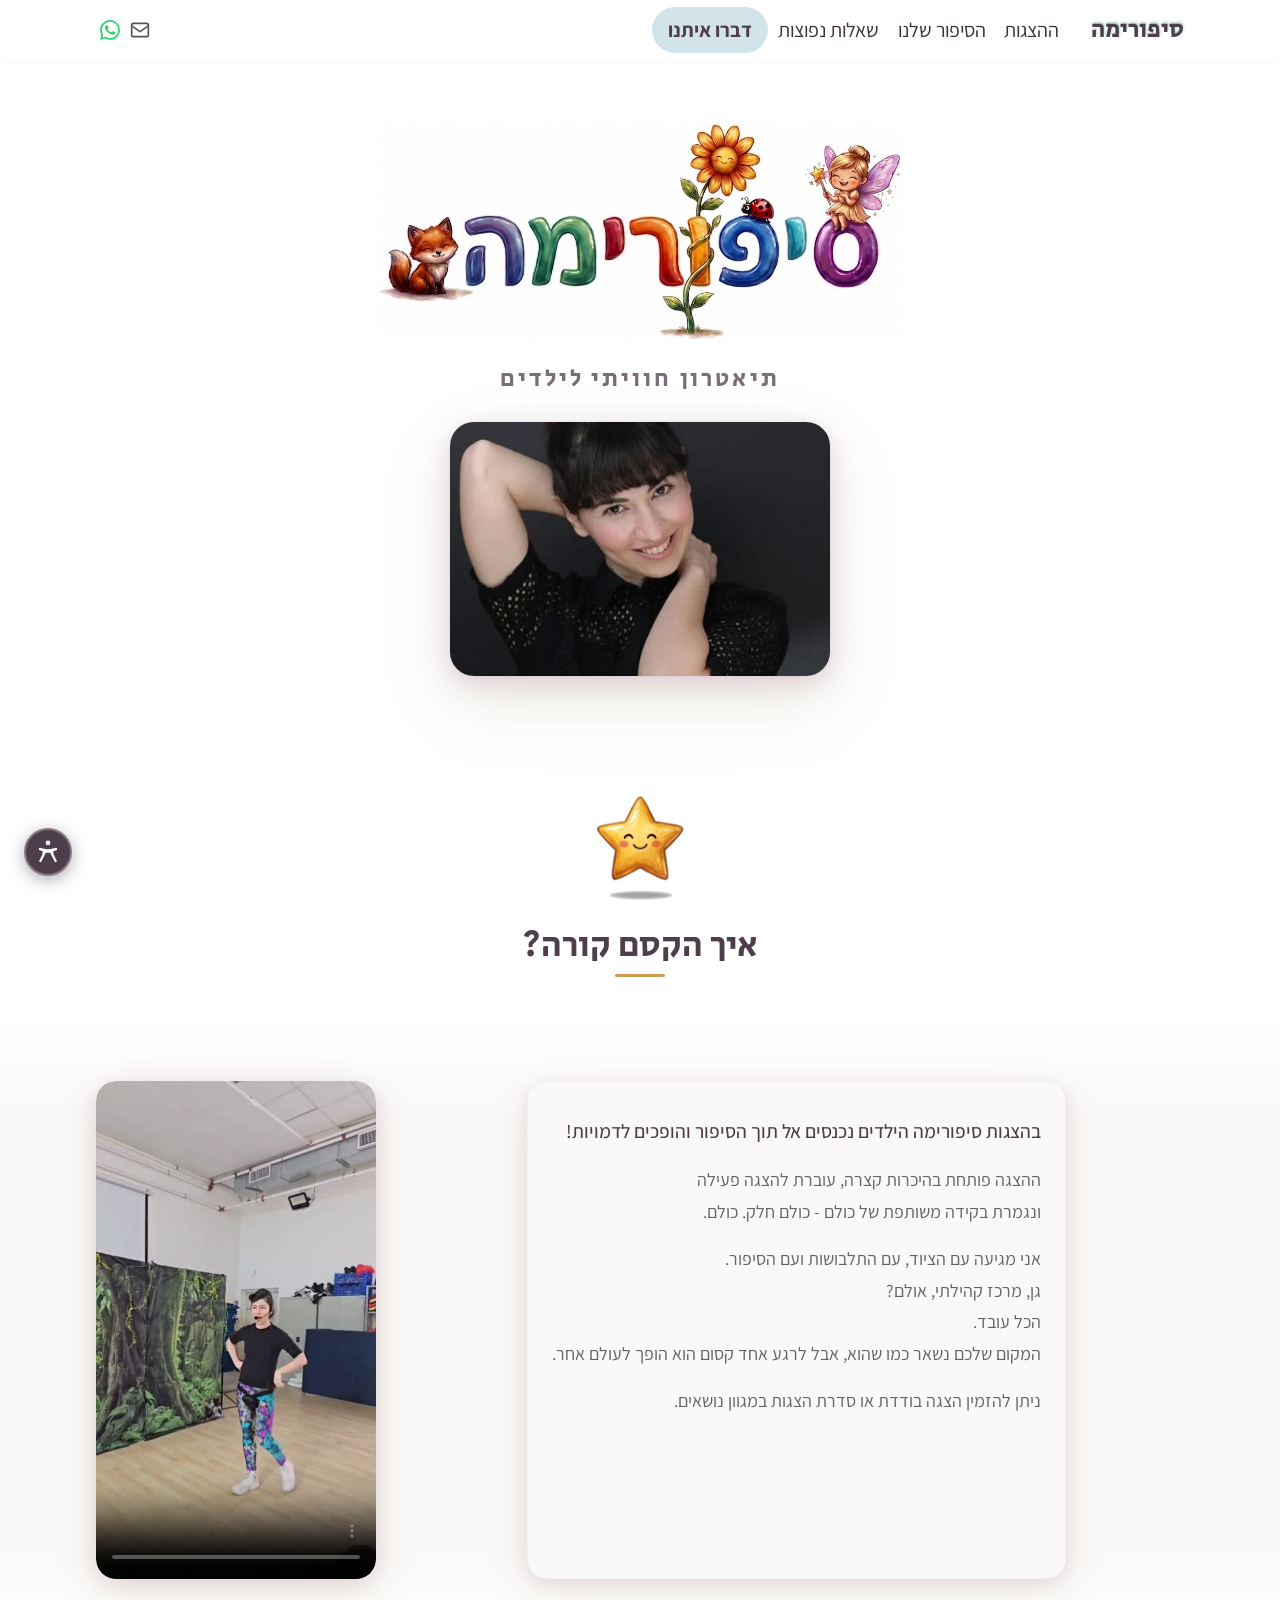
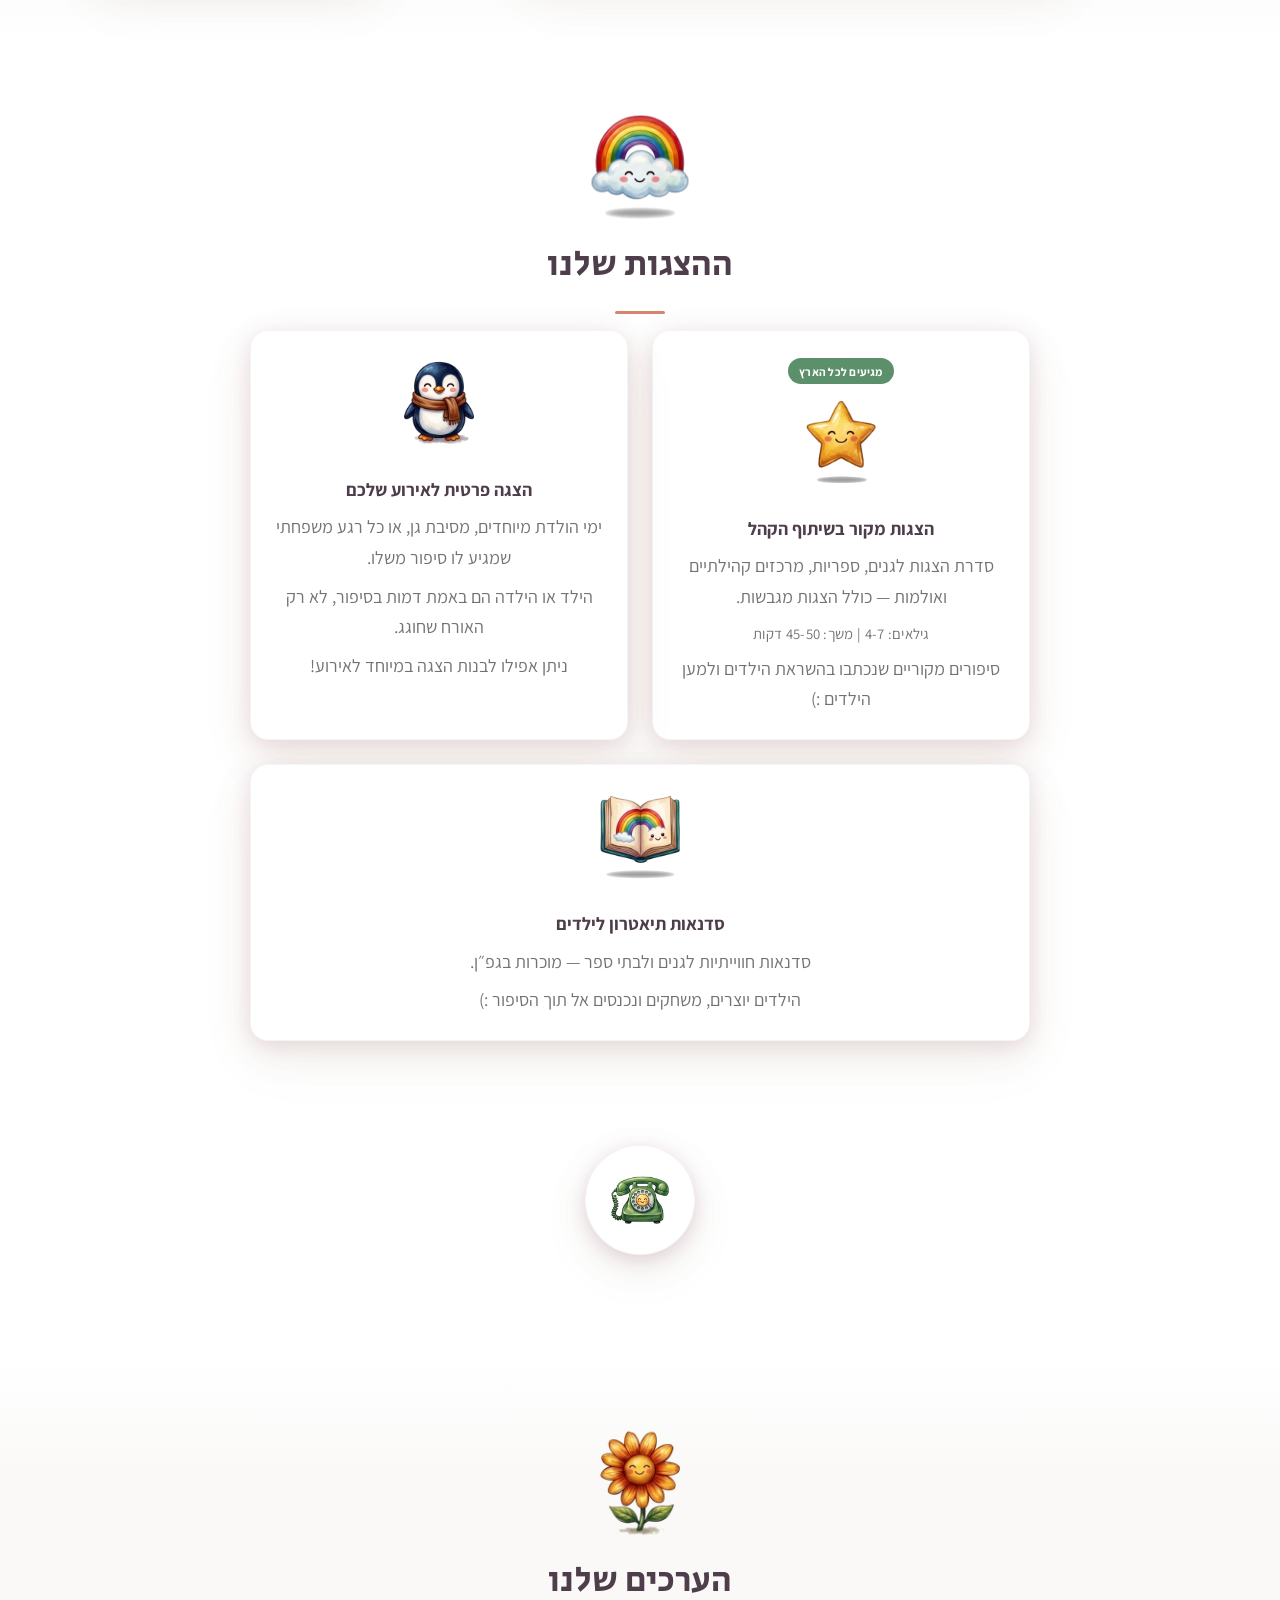
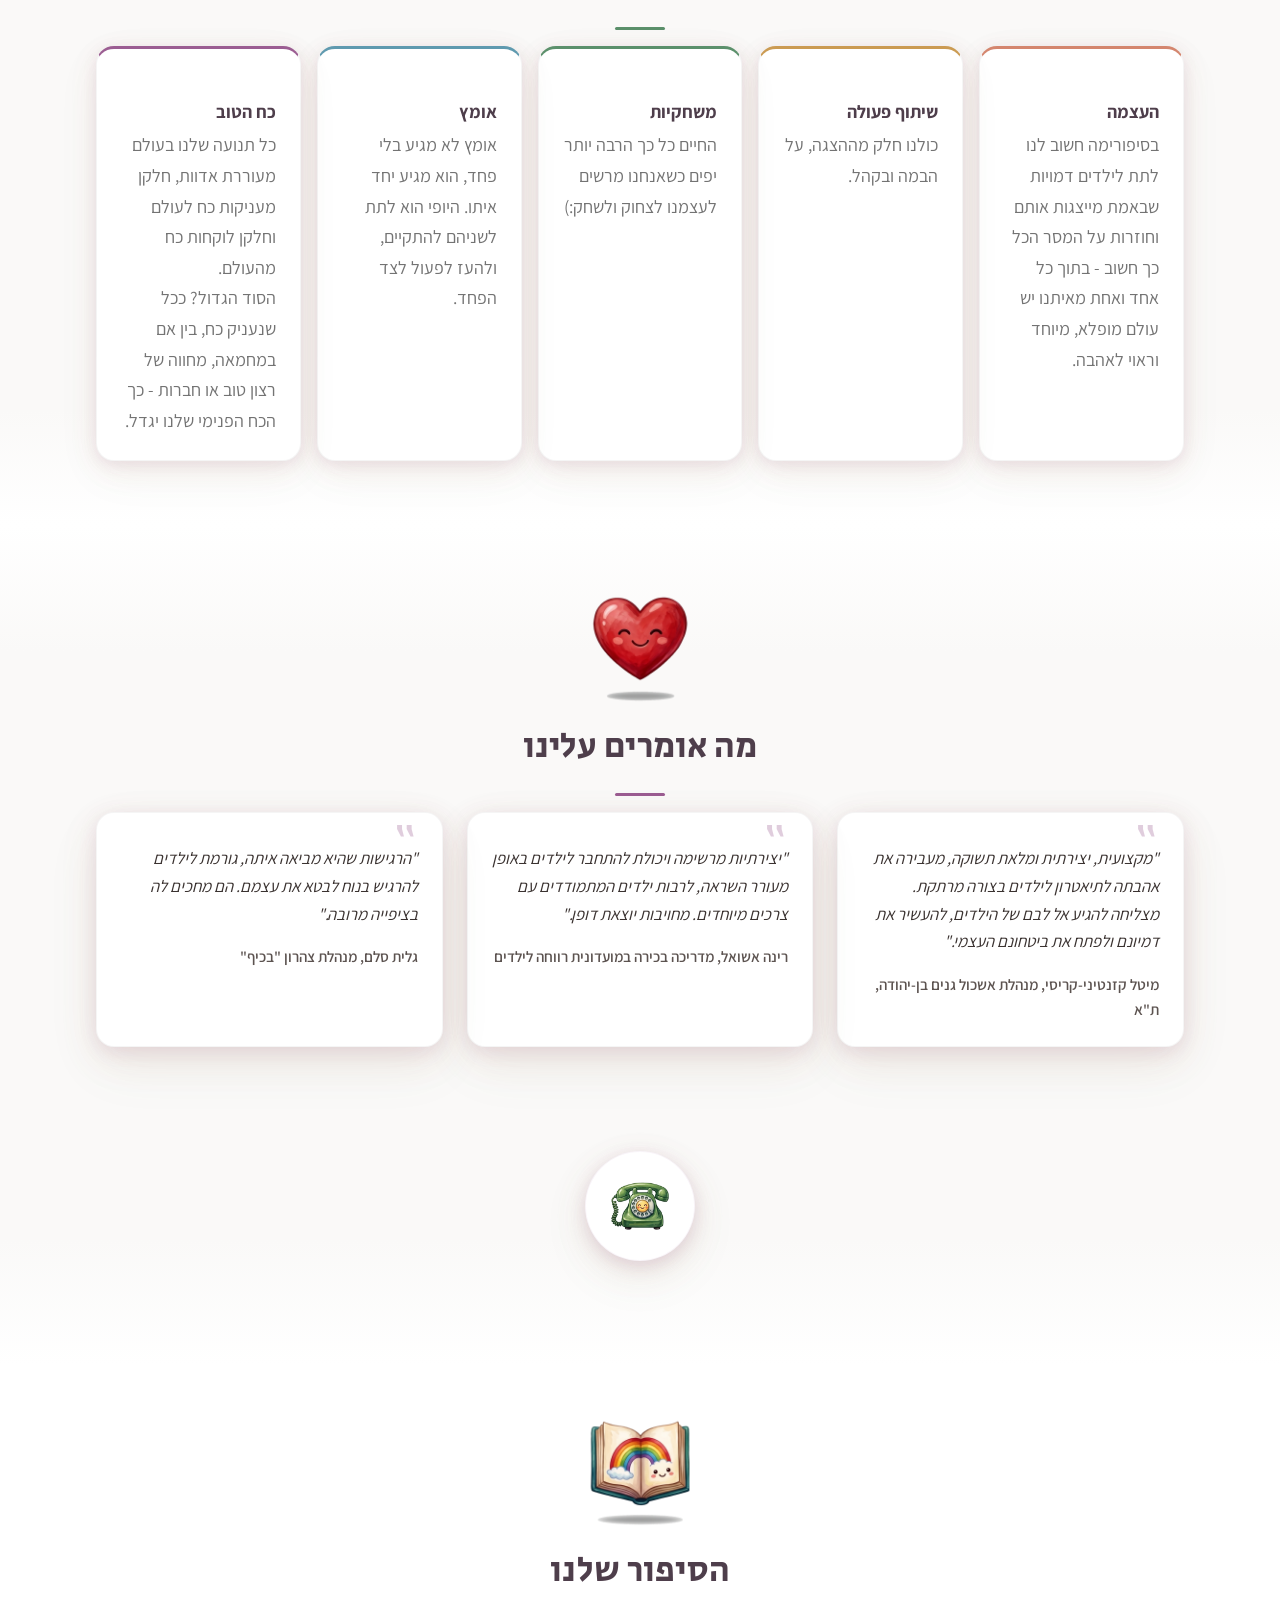
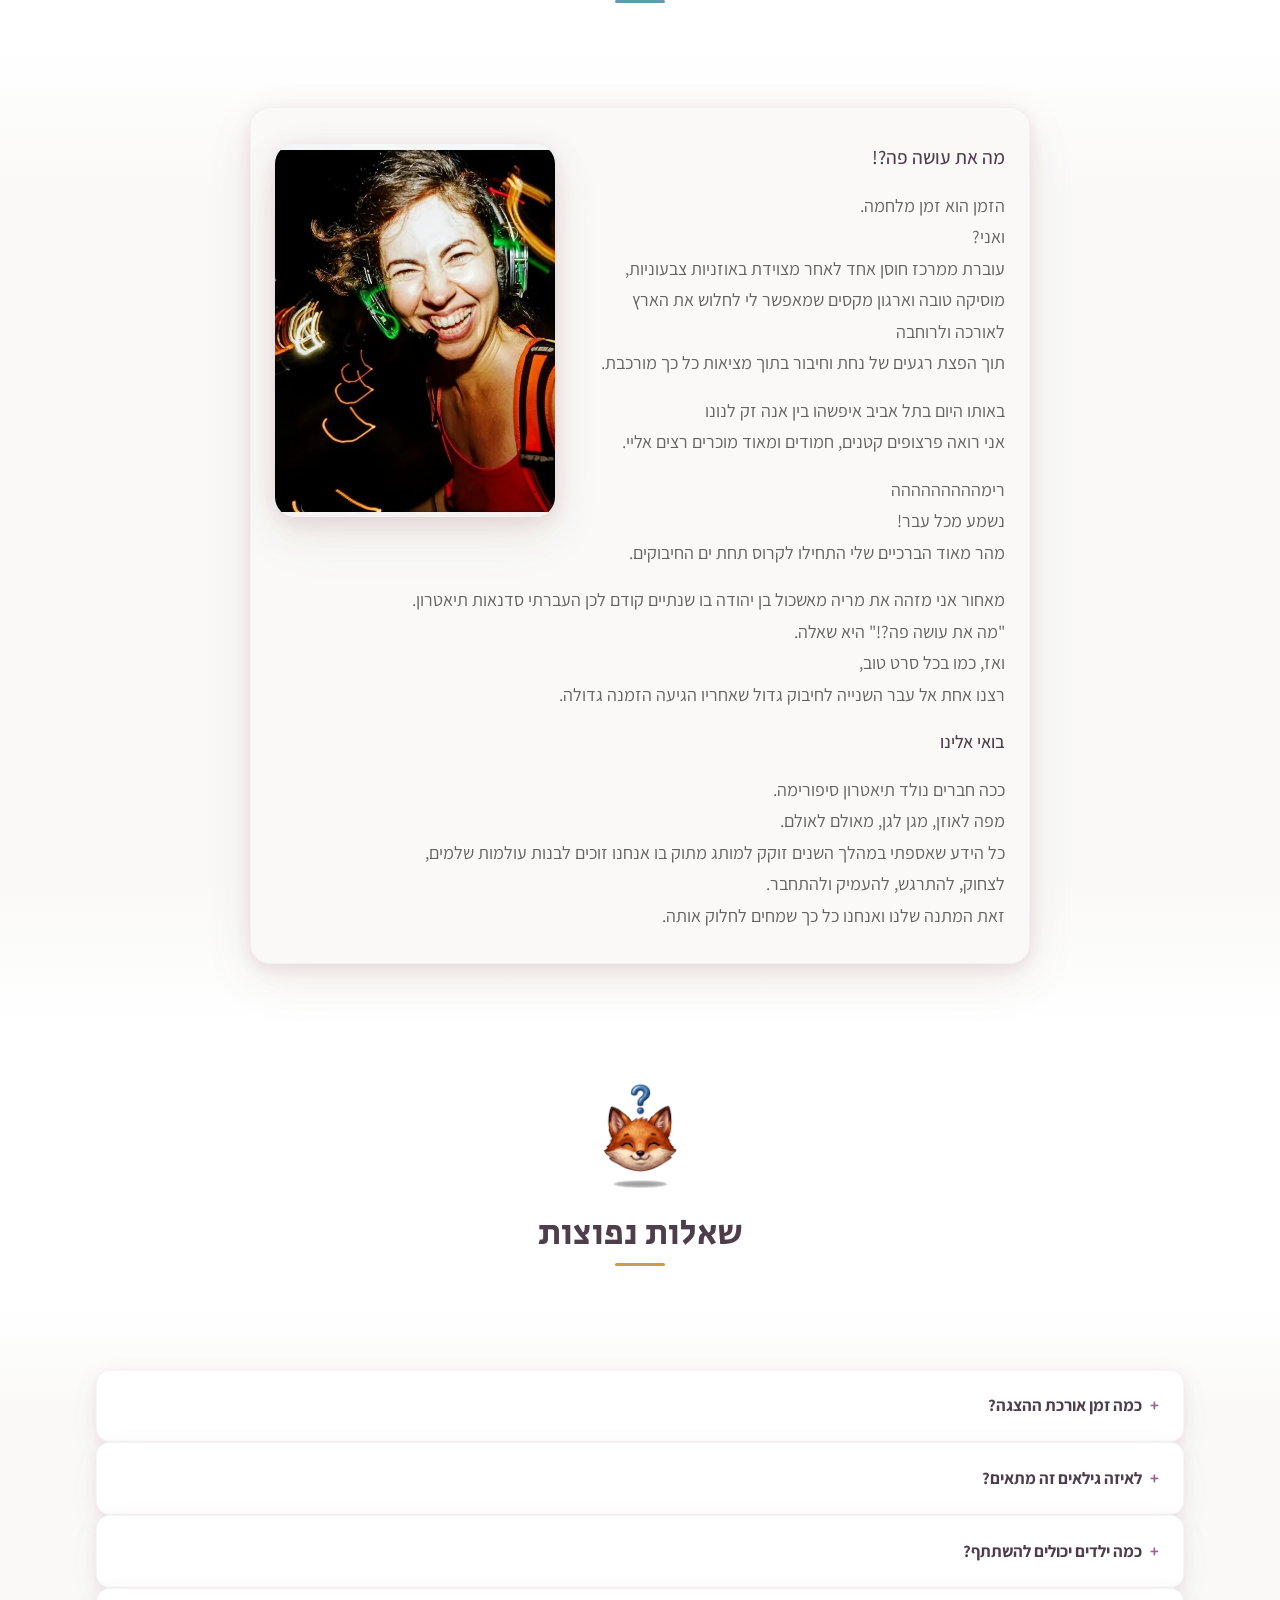
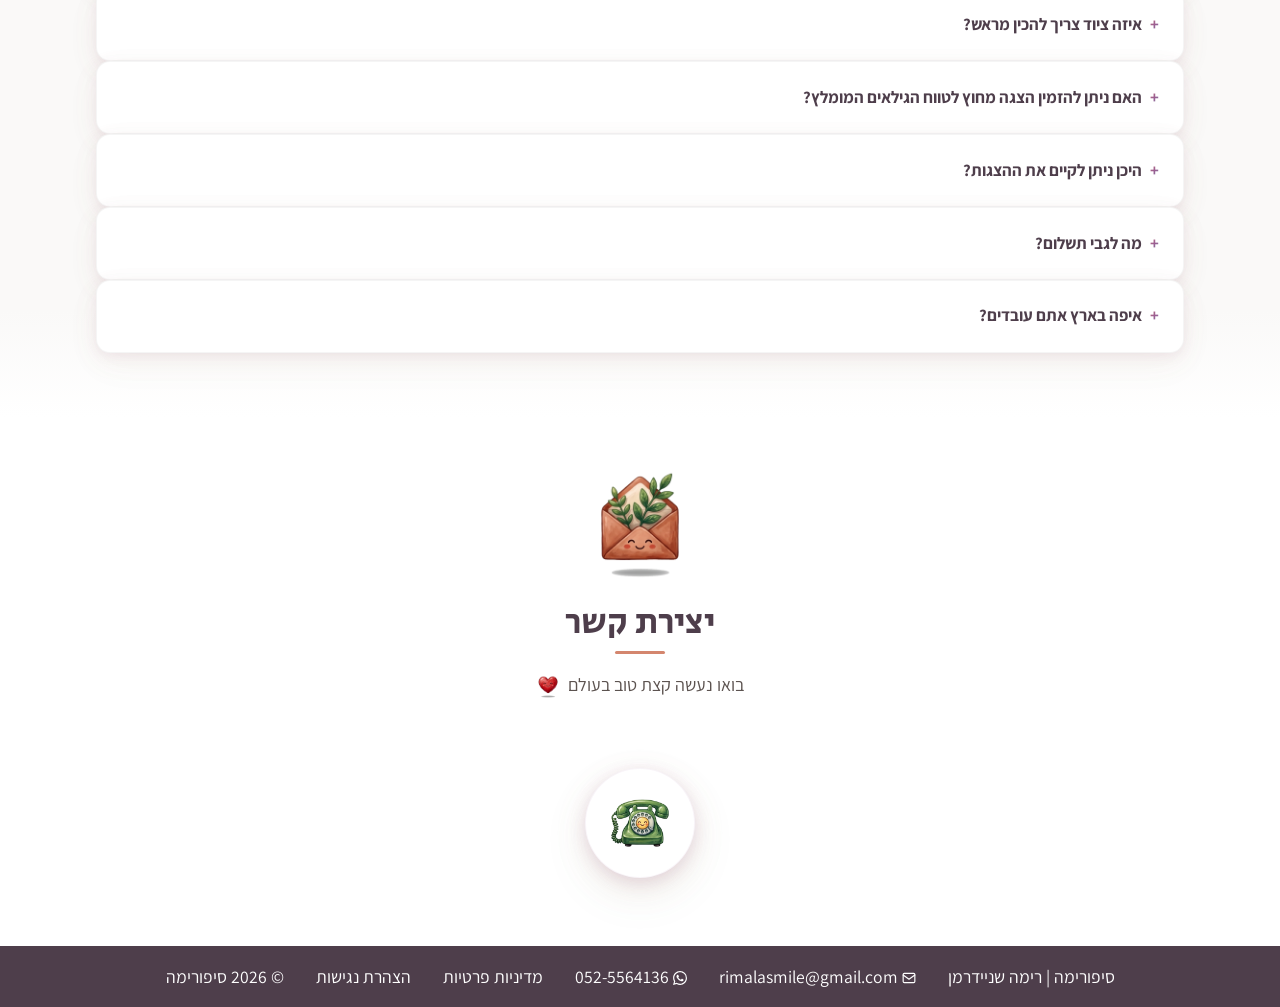
==== website/index.html @ 19e2fe79 "Services: add Gefen-approved workshops card + nationwide badge on shows; covers סדנאות/גפ"ן/הצגות מג" ====
<!DOCTYPE html>
<html lang="he" dir="rtl">
<head>
  <meta charset="UTF-8">
  <meta name="viewport" content="width=device-width, initial-scale=1.0">
  <title>סיפורימה | הצגות ילדים בהשתתפות הקהל וסדנאות תיאטרון | רימה שניידרמן</title>
  <meta name="description" content="הצגות ילדים בהשתתפות הקהל — בכל הארץ. סדנאות תיאטרון לגנים ולבתי ספר (מוכרות בגפ״ן), ימי הולדת מיוחדים והצגות מגבשות. רימה שניידרמן.">
  <meta name="theme-color" content="#1A1A2E">
  <meta property="og:type" content="website">
  <meta property="og:locale" content="he_IL">
  <meta property="og:title" content="סיפורימה | הצגות ילדים וסדנאות תיאטרון">
  <meta property="og:description" content="הצגות בהשתתפות הילדים בכל הארץ. סדנאות תיאטרון (מוכרות בגפ״ן), ימי הולדת מיוחדים והצגות מגבשות. רימה שניידרמן.">
  <meta property="og:url" content="https://sipurima.com/">
  <meta property="og:image" content="https://sipurima.com/assets/images/hero-rima-1200.jpg">
  <meta name="twitter:card" content="summary_large_image">
  <meta name="twitter:title" content="סיפורימה | הצגות ילדים וסדנאות תיאטרון">
  <meta name="twitter:description" content="הצגות בהשתתפות הילדים בכל הארץ. סדנאות תיאטרון (מוכרות בגפ״ן), ימי הולדת מיוחדים והצגות מגבשות. רימה שניידרמן.">
  <meta name="twitter:image" content="https://sipurima.com/assets/images/hero-rima-1200.jpg">
  <link rel="canonical" href="https://sipurima.com/">
  <link rel="icon" type="image/png" sizes="32x32" href="assets/favicon-32.png?v=2">
  <link rel="icon" type="image/png" sizes="16x16" href="assets/favicon-16.png?v=2">
  <link rel="apple-touch-icon" href="assets/apple-touch-icon.png?v=2">
  <link rel="manifest" href="manifest.json">
  <link rel="preload" as="font" type="font/woff2" href="assets/fonts/secular-one-hebrew.woff2" crossorigin>
  <link rel="preload" as="font" type="font/woff2" href="assets/fonts/assistant-hebrew.woff2" crossorigin>
  <link rel="preload" as="font" type="font/woff2" href="assets/fonts/heebo-hebrew.woff2" crossorigin>
  <link rel="stylesheet" href="style.css?v=4">
  <script type="application/ld+json">
  {
    "@context": "https://schema.org",
    "@type": ["LocalBusiness", "PerformingGroup"],
    "@id": "https://sipurima.com/#business",
    "name": "סיפורימה",
    "alternateName": "Sipurima",
    "description": "הצגות ילדים בהשתתפות הקהל בכל הארץ, וסדנאות תיאטרון לילדים.",
    "image": "https://sipurima.com/assets/images/hero-rima-1200.jpg",
    "founder": { "@type": "Person", "name": "רימה שניידרמן", "alternateName": "רימה שנאידרמן" },
    "telephone": "+972525564136",
    "email": "rimalasmile@gmail.com",
    "url": "https://sipurima.com",
    "areaServed": "ישראל",
    "address": { "@type": "PostalAddress", "addressCountry": "IL" },
    "priceRange": "₪₪",
    "knowsLanguage": "he",
    "keywords": "הצגות ילדים, הצגות בהשתתפות הילדים, סדנאות תיאטרון לילדים, סדנאות מוכרות בגפ״ן, ימי הולדת מיוחדים, הצגות מגבשות, תיאטרון ילדים, רימה שניידרמן, רימה שנאידרמן"
  }
  </script>
  <script type="application/ld+json">
  {
    "@context": "https://schema.org",
    "@type": "FAQPage",
    "mainEntity": [
      {"@type": "Question", "name": "כמה זמן אורכת ההצגה?", "acceptedAnswer": {"@type": "Answer", "text": "בין 45 ל50 דקות"}},
      {"@type": "Question", "name": "לאיזה גילאים זה מתאים?", "acceptedAnswer": {"@type": "Answer", "text": "גילאים 4-7"}},
      {"@type": "Question", "name": "כמה ילדים יכולים להשתתף?", "acceptedAnswer": {"@type": "Answer", "text": "ההצגה מתאימה לקבוצות החל מ10 ילדים ועד 200 ילדים. אנחנו בונים את המבנה בהתאם לגודל הקבוצה."}},
      {"@type": "Question", "name": "איזה ציוד צריך להכין מראש?", "acceptedAnswer": {"@type": "Answer", "text": "מקומות ישיבה לילדים, מרחב פנוי להופעה ושקע חשמל. אנחנו נדאג לכל השאר:)"}},
      {"@type": "Question", "name": "האם ניתן להזמין הצגה מחוץ לטווח הגילאים המומלץ?", "acceptedAnswer": {"@type": "Answer", "text": "כן! יש לנו תכנים שיתאימו גם לגילאי 3 וגם לגילאי 8, אבל מדובר בתכנים שונים ומגוונים ולכן עדיף לדבר איתנו קודם."}},
      {"@type": "Question", "name": "היכן ניתן לקיים את ההצגות?", "acceptedAnswer": {"@type": "Answer", "text": "גן, מרכז קהילתי, אולם, ספריה, סלון... כל מרחב שיהיה לילדים נעים לשבת בו."}},
      {"@type": "Question", "name": "מה לגבי תשלום?", "acceptedAnswer": {"@type": "Answer", "text": "אחרי שיחה ראשונית נשלח לכם הצעת מחיר מסודרת"}},
      {"@type": "Question", "name": "איפה בארץ אתם עובדים?", "acceptedAnswer": {"@type": "Answer", "text": "סיפורימה מגיעה עם ההצגות לכל הארץ — דברו איתנו ונשמח לתאם :)"}}
    ]
  }
  </script>
</head>
<body>

  <!-- SVG sprite -->
  <svg xmlns="http://www.w3.org/2000/svg" class="svg-sprite">
    <symbol id="icon-wa" viewBox="0 0 24 24"><path fill="currentColor" d="M17.472 14.382c-.297-.149-1.758-.867-2.03-.967-.273-.099-.471-.148-.67.15-.197.297-.767.966-.94 1.164-.173.199-.347.223-.644.075-.297-.15-1.255-.463-2.39-1.475-.883-.788-1.48-1.761-1.653-2.059-.173-.297-.018-.458.13-.606.134-.133.298-.347.446-.52.149-.174.198-.298.298-.497.099-.198.05-.371-.025-.52-.075-.149-.669-1.612-.916-2.207-.242-.579-.487-.5-.669-.51-.173-.008-.371-.01-.57-.01-.198 0-.52.074-.792.372-.272.297-1.04 1.016-1.04 2.479 0 1.462 1.065 2.875 1.213 3.074.149.198 2.096 3.2 5.077 4.487.709.306 1.262.489 1.694.625.712.227 1.36.195 1.871.118.571-.085 1.758-.719 2.006-1.413.248-.694.248-1.289.173-1.413-.074-.124-.272-.198-.57-.347m-5.421 7.403h-.004a9.87 9.87 0 01-5.031-1.378l-.361-.214-3.741.982.998-3.648-.235-.374a9.86 9.86 0 01-1.51-5.26c.001-5.45 4.436-9.884 9.888-9.884 2.64 0 5.122 1.03 6.988 2.898a9.825 9.825 0 012.893 6.994c-.003 5.45-4.437 9.884-9.885 9.884m8.413-18.297A11.815 11.815 0 0012.05 0C5.495 0 .16 5.335.157 11.892c0 2.096.547 4.142 1.588 5.945L.057 24l6.305-1.654a11.882 11.882 0 005.683 1.448h.005c6.554 0 11.89-5.335 11.893-11.893a11.821 11.821 0 00-3.48-8.413z"/></symbol>
    <symbol id="icon-email" viewBox="0 0 24 24"><rect x="2" y="4" width="20" height="16" rx="2" fill="none" stroke="currentColor" stroke-width="2"/><path d="m22 7-10 7L2 7" fill="none" stroke="currentColor" stroke-width="2" stroke-linecap="round" stroke-linejoin="round"/></symbol>
    <symbol id="i-sun" viewBox="0 0 100 100">
      <g stroke="#F5D76E" stroke-width="3.5" stroke-linecap="round" fill="none" opacity="0.9"><path d="M50 8 Q52 15, 50 18"/><path d="M50 82 Q48 88, 50 92"/><path d="M8 50 Q14 48, 18 50"/><path d="M82 50 Q88 52, 92 50"/><path d="M22 22 Q27 26, 28 28"/><path d="M72 22 Q74 27, 73 29"/><path d="M22 78 Q26 74, 28 72"/><path d="M78 78 Q74 75, 72 72"/><path d="M35 12 Q37 17, 36 20"/><path d="M65 12 Q63 18, 64 20"/><path d="M12 35 Q17 36, 20 36"/><path d="M12 65 Q18 63, 20 64"/><path d="M80 35 Q85 37, 88 36"/><path d="M80 65 Q86 64, 88 65"/><path d="M35 88 Q36 83, 36 80"/><path d="M65 88 Q64 84, 64 80"/></g>
      <ellipse cx="50" cy="50" rx="27" ry="26" fill="#F5D76E" stroke="#E8C43A" stroke-width="2.5"/>
      <circle cx="40" cy="45" r="3" fill="#2A2622"/><circle cx="60" cy="44" r="3.2" fill="#2A2622"/>
      <path d="M38 57 Q44 65, 50 64 Q56 63, 62 56" fill="none" stroke="#2A2622" stroke-width="2.5" stroke-linecap="round"/>
      <circle cx="35" cy="55" r="4" fill="#F2BFB0" opacity="0.6"/><circle cx="65" cy="54" r="4" fill="#F2BFB0" opacity="0.6"/>
    </symbol>
    <symbol id="i-phone" viewBox="0 0 100 100">
      <rect x="28" y="12" width="44" height="76" rx="10" fill="#8FAE8B" stroke="#6B9A6B" stroke-width="2.5"/>
      <rect x="34" y="22" width="32" height="42" rx="4" fill="#d4e8d4" stroke="#6B9A6B" stroke-width="1.5"/>
      <circle cx="50" cy="74" r="5" fill="#d4e8d4" stroke="#6B9A6B" stroke-width="1.5"/>
      <circle cx="43" cy="38" r="2.5" fill="#2A2622"/><circle cx="57" cy="37" r="2.8" fill="#2A2622"/>
      <path d="M42 47 Q48 53, 58 47" fill="none" stroke="#2A2622" stroke-width="2.5" stroke-linecap="round"/>
      <circle cx="38" cy="44" r="3" fill="#F2BFB0" opacity="0.5"/><circle cx="62" cy="43" r="3" fill="#F2BFB0" opacity="0.5"/>
    </symbol>
    <symbol id="i-star" viewBox="0 0 100 100">
      <path d="M50 10 L58 38 L88 38 L64 56 L72 84 L50 68 L28 84 L36 56 L12 38 L42 38 Z" fill="#F5D76E" stroke="#E8C43A" stroke-width="2.5" stroke-linejoin="round"/>
      <circle cx="42" cy="42" r="3.2" fill="#2A2622"/><circle cx="58" cy="41" r="3.5" fill="#2A2622"/>
      <path d="M38 52 Q44 62, 50 61 Q56 60, 62 51" fill="none" stroke="#2A2622" stroke-width="2.8" stroke-linecap="round"/>
      <circle cx="37" cy="50" r="3" fill="#F2BFB0" opacity="0.5"/><circle cx="63" cy="49" r="3" fill="#F2BFB0" opacity="0.5"/>
    </symbol>
    <symbol id="i-heart" viewBox="0 0 100 100">
      <path d="M50 88 C20 65, 5 45, 15 30 C22 20, 35 18, 50 32 C65 18, 78 20, 85 30 C95 45, 80 65, 50 88Z" fill="#F2BFB0" stroke="#D4908A" stroke-width="2.5"/>
      <path d="M35 43 Q39 41, 45 43" fill="none" stroke="#2A2622" stroke-width="2.5" stroke-linecap="round"/>
      <path d="M53 42 Q57 40, 63 42" fill="none" stroke="#2A2622" stroke-width="2.5" stroke-linecap="round"/>
      <path d="M40 55 Q48 60, 58 54" fill="none" stroke="#2A2622" stroke-width="2.2" stroke-linecap="round"/>
      <circle cx="35" cy="51" r="3.5" fill="#F5D76E" opacity="0.4"/><circle cx="63" cy="50" r="3.5" fill="#F5D76E" opacity="0.4"/>
    </symbol>
    <symbol id="i-rainbow" viewBox="0 0 100 100">
      <path d="M10 78 Q10 22, 50 22 Q90 22, 90 78" fill="none" stroke="#F2BFB0" stroke-width="8" stroke-linecap="round"/>
      <path d="M20 78 Q20 32, 50 32 Q80 32, 80 78" fill="none" stroke="#F5D76E" stroke-width="8" stroke-linecap="round"/>
      <path d="M30 78 Q30 42, 50 42 Q70 42, 70 78" fill="none" stroke="#8FAE8B" stroke-width="8" stroke-linecap="round"/>
      <circle cx="42" cy="60" r="2.8" fill="#2A2622"/><circle cx="58" cy="59" r="3" fill="#2A2622"/>
      <path d="M42 70 Q50 76, 58 69" fill="none" stroke="#2A2622" stroke-width="2.2" stroke-linecap="round"/>
      <circle cx="37" cy="66" r="3" fill="#F2BFB0" opacity="0.5"/><circle cx="63" cy="65" r="3" fill="#F2BFB0" opacity="0.5"/>
    </symbol>
    <symbol id="i-flower" viewBox="0 0 100 100">
      <ellipse cx="50" cy="26" rx="11" ry="15" fill="#F2BFB0" stroke="#D4908A" stroke-width="1.5"/>
      <ellipse cx="50" cy="26" rx="11" ry="15" fill="#F5D76E" stroke="#E8C43A" stroke-width="1.5" transform="rotate(72 50 50)"/>
      <ellipse cx="50" cy="26" rx="11" ry="15" fill="#F2BFB0" stroke="#D4908A" stroke-width="1.5" transform="rotate(144 50 50)"/>
      <ellipse cx="50" cy="26" rx="11" ry="15" fill="#F5D76E" stroke="#E8C43A" stroke-width="1.5" transform="rotate(216 50 50)"/>
      <ellipse cx="50" cy="26" rx="11" ry="15" fill="#F2BFB0" stroke="#D4908A" stroke-width="1.5" transform="rotate(288 50 50)"/>
      <circle cx="50" cy="50" r="15" fill="#F5D76E" stroke="#E8C43A" stroke-width="2"/>
      <circle cx="44" cy="47" r="2.5" fill="#2A2622"/><circle cx="56" cy="46" r="2.8" fill="#2A2622"/>
      <path d="M43 56 Q50 62, 57 55" fill="none" stroke="#2A2622" stroke-width="2.2" stroke-linecap="round"/>
      <circle cx="39" cy="53" r="3" fill="#F2BFB0" opacity="0.5"/><circle cx="61" cy="52" r="3" fill="#F2BFB0" opacity="0.5"/>
      <path d="M50 65 Q48 80, 50 90" fill="none" stroke="#8FAE8B" stroke-width="3" stroke-linecap="round"/>
      <path d="M50 78 Q40 73, 38 78" fill="none" stroke="#8FAE8B" stroke-width="2.5" stroke-linecap="round"/>
    </symbol>
    <symbol id="i-book" viewBox="0 0 100 100">
      <path d="M14 25 Q14 18, 25 18 L50 22 L75 18 Q86 18, 86 25 L86 75 Q86 82, 75 82 L50 78 L25 82 Q14 82, 14 75Z" fill="#FDF5E6" stroke="#2A2622" stroke-width="2.5"/>
      <line x1="50" y1="22" x2="50" y2="78" stroke="#2A2622" stroke-width="2" opacity="0.4"/>
      <rect x="20" y="35" width="24" height="2.5" rx="1.2" fill="#2A2622" opacity="0.35"/>
      <rect x="20" y="42" width="18" height="2.5" rx="1.2" fill="#2A2622" opacity="0.35"/>
      <rect x="20" y="49" width="20" height="2.5" rx="1.2" fill="#2A2622" opacity="0.25"/>
      <rect x="56" y="35" width="24" height="2.5" rx="1.2" fill="#2A2622" opacity="0.35"/>
      <rect x="56" y="42" width="18" height="2.5" rx="1.2" fill="#2A2622" opacity="0.35"/>
      <rect x="56" y="49" width="20" height="2.5" rx="1.2" fill="#2A2622" opacity="0.25"/>
      <circle cx="41" cy="60" r="2.2" fill="#2A2622"/><circle cx="59" cy="59" r="2.2" fill="#2A2622"/>
      <path d="M44 68 Q49 71, 56 67" fill="none" stroke="#2A2622" stroke-width="2.2" stroke-linecap="round"/>
      <circle cx="35" cy="65" r="3" fill="#F2BFB0" opacity="0.5"/><circle cx="65" cy="64" r="3" fill="#F2BFB0" opacity="0.5"/>
    </symbol>
    <symbol id="i-envelope" viewBox="0 0 100 100">
      <rect x="12" y="25" width="76" height="50" rx="8" fill="#fff" stroke="#E0E0E0" stroke-width="2"/>
      <path d="M12 30 L50 55 L88 30" fill="none" stroke="#EA4335" stroke-width="3" stroke-linecap="round" stroke-linejoin="round"/>
      <path d="M12 30 L12 72" fill="none" stroke="#4285F4" stroke-width="4" stroke-linecap="round"/>
      <path d="M88 30 L88 72" fill="none" stroke="#FBBC05" stroke-width="4" stroke-linecap="round"/>
      <path d="M12 75 L88 75" fill="none" stroke="#34A853" stroke-width="4" stroke-linecap="round"/>
      <circle cx="38" cy="48" r="2.8" fill="#2A2622"/><circle cx="62" cy="47" r="3" fill="#2A2622"/>
      <path d="M36 58 Q42 66, 50 65 Q58 64, 64 57" fill="none" stroke="#2A2622" stroke-width="2.5" stroke-linecap="round"/>
      <ellipse cx="50" cy="63" rx="4" ry="2.5" fill="#E88B8B" opacity="0.7"/>
      <circle cx="32" cy="55" r="3.5" fill="#F2BFB0" opacity="0.5"/><circle cx="68" cy="54" r="3.5" fill="#F2BFB0" opacity="0.5"/>
    </symbol>
  </svg>


  <!-- NAV -->
  <nav class="nav" id="nav">
    <div class="container nav__inner">
      <a href="#home" class="nav__brand">סיפורימה</a>
      <ul class="nav__links" id="nav-links">
        <li><a href="#shows" data-section="shows">ההצגות</a></li>
        <li><a href="#about" data-section="about">הסיפור שלנו</a></li>
        <li><a href="#faq" data-section="faq">שאלות נפוצות</a></li>
        <li><a href="#contact" data-section="contact">דברו איתנו</a></li>
      </ul>
      <div class="nav__actions">
        <button class="nav__toggle" id="nav-toggle" aria-label="תפריט" aria-expanded="false"><span></span><span></span><span></span></button>
        <a href="mailto:rimalasmile@gmail.com" class="nav__icon" aria-label="אימייל"><svg width="20" height="20" aria-hidden="true"><use href="#icon-email"/></svg></a>
        <a href="https://wa.me/972525564136" class="nav__icon nav__icon--wa" aria-label="וואטסאפ" target="_blank" rel="noopener noreferrer"><svg width="20" height="20" aria-hidden="true"><use href="#icon-wa"/></svg></a>
      </div>
    </div>
  </nav>

  <!-- HERO -->
  <header class="hero" id="home">
    <div class="container hero__inner">
      <h1 class="hero__title">
        <img src="assets/images/logo-hero.png" alt="סיפורימה — תיאטרון חוויתי לילדים" class="hero__logo" width="1998" height="828">
      </h1>
      <p class="hero__tagline">תיאטרון חוויתי לילדים</p>
      <div class="hero__image">
        <picture>
          <source type="image/webp" srcset="assets/images/hero-rima-480.webp 480w, assets/images/hero-rima-768.webp 768w, assets/images/hero-rima-1200.webp 1200w" sizes="(max-width: 600px) 100vw, 480px">
          <source type="image/jpeg" srcset="assets/images/hero-rima-480.jpg 480w, assets/images/hero-rima-768.jpg 768w, assets/images/hero-rima-1200.jpg 1200w" sizes="(max-width: 600px) 100vw, 480px">
          <img src="assets/images/hero-rima-768.jpg" alt="רימה שניידרמן, סיפורימה" loading="eager" decoding="async" fetchpriority="high" width="768" height="512">
        </picture>
      </div>
    </div>
  </header>

  <main>

    <!-- ═══════════ SHOWS ═══════════ -->
    <section id="shows" class="scroll-section">

      <div class="page-header">
        <div class="container">
          <img src="assets/images/icon-star.png" alt="" class="section__icon" aria-hidden="true" width="120" height="120">
          <h2 class="section__title" id="how-heading">איך הקסם קורה?</h2>
          <div class="page-header__line page-header__line--gold"></div>
        </div>
      </div>

      <div class="section" aria-labelledby="how-heading">
        <div class="container how__grid">
          <div class="content-card">
            <p><strong>בהצגות סיפורימה הילדים נכנסים אל תוך הסיפור והופכים לדמויות!</strong></p>
            <p>ההצגה פותחת בהיכרות קצרה, עוברת להצגה פעילה<br>ונגמרת בקידה משותפת של כולם - כולם חלק. כולם.</p>
            <p>אני מגיעה עם הציוד, עם התלבושות ועם הסיפור.<br>גן, מרכז קהילתי, אולם?<br>הכל עובד.<br>המקום שלכם נשאר כמו שהוא, אבל לרגע אחד קסום הוא הופך לעולם אחר.</p>
            <p>ניתן להזמין הצגה בודדת או סדרת הצגות במגוון נושאים.</p>
          </div>
          <div class="how__video">
            <video controls playsinline preload="metadata" poster="assets/video/poster.jpg" aria-label="סרטון מתוך הצגת סיפורימה">
              <source src="assets/video/sipurima-show.mp4" type="video/mp4">
            </video>
          </div>
        </div>
      </div>

      <div class="section" aria-labelledby="services-heading">
        <div class="container">
          <img src="assets/images/icon-rainbow.png" alt="" class="section__icon" aria-hidden="true" width="120" height="120">
          <h3 id="services-heading" class="section__title">ההצגות שלנו</h3>
          <div class="page-header__line page-header__line--pink"></div>
          <div class="services-grid">
            <div class="service-card reveal">
              <span class="card-badge">מגיעים לכל הארץ</span>
              <img src="assets/images/icon-star.png" alt="" class="service-card__icon" aria-hidden="true" width="140" height="140">
              <h4>הצגות מקור בשיתוף הקהל</h4>
              <p>סדרת הצגות לגנים, ספריות, מרכזים קהילתיים ואולמות — כולל הצגות מגבשות.</p>
              <p class="card-meta">גילאים: 4-7 | משך: 45-50 דקות</p>
              <p>סיפורים מקוריים שנכתבו בהשראת הילדים ולמען הילדים :)</p>
            </div>
            <div class="service-card reveal">
              <img src="assets/images/icon-penguin.png" alt="" class="service-card__icon" aria-hidden="true" width="140" height="140">
              <h4>הצגה פרטית לאירוע שלכם</h4>
              <p>ימי הולדת מיוחדים, מסיבת גן, או כל רגע משפחתי שמגיע לו סיפור משלו.</p>
              <p>הילד או הילדה הם באמת דמות בסיפור, לא רק האורח שחוגג.</p>
              <p>ניתן אפילו לבנות הצגה במיוחד לאירוע!</p>
            </div>
            <div class="service-card service-card--wide reveal">
              <img src="assets/images/icon-book.png" alt="" class="service-card__icon" aria-hidden="true" width="140" height="140">
              <h4>סדנאות תיאטרון לילדים</h4>
              <p>סדנאות חווייתיות לגנים ולבתי ספר — מוכרות בגפ״ן.</p>
              <p>הילדים יוצרים, משחקים ונכנסים אל תוך הסיפור :)</p>
            </div>
          </div>
          <div class="cta-wrap">
            <a class="cta-circle" href="https://wa.me/972525564136?text=%D7%94%D7%99%D7%99%20%D7%A8%D7%99%D7%9E%D7%94%2C%20%D7%90%D7%A9%D7%9E%D7%97%20%D7%9C%D7%A9%D7%9E%D7%95%D7%A2%20%D7%A2%D7%9C%20%D7%94%D7%94%D7%A6%D7%92%D7%95%D7%AA%20%D7%A9%D7%9C%D7%9A!" target="_blank" rel="noopener noreferrer" data-wa="hero">
              <img src="assets/images/icon-phone.png" alt="" class="cta-circle__icon" aria-hidden="true" width="140" height="140">
              <span class="cta-circle__text">דברו איתנו</span>
            </a>
          </div>
        </div>
      </div>

      <div class="section section--values" aria-labelledby="values-heading">
        <div class="container">
          <img src="assets/images/icon-sun.png" alt="" class="section__icon" aria-hidden="true" width="120" height="120">
          <h3 id="values-heading" class="section__title">הערכים שלנו</h3>
          <div class="page-header__line page-header__line--green"></div>
          <div class="values">
            <div class="values__item reveal values__item--coral">
              <h4>העצמה</h4>
              <p>בסיפורימה חשוב לנו לתת לילדים דמויות שבאמת מייצגות אותם וחוזרות על המסר הכל כך חשוב - בתוך כל אחד ואחת מאיתנו יש עולם מופלא, מיוחד וראוי לאהבה.</p>
            </div>
            <div class="values__item reveal values__item--yellow">
              <h4>שיתוף פעולה</h4>
              <p>כולנו חלק מההצגה, על הבמה ובקהל.</p>
            </div>
            <div class="values__item reveal values__item--green">
              <h4>משחקיות</h4>
              <p>החיים כל כך הרבה יותר יפים כשאנחנו מרשים לעצמנו לצחוק ולשחק:)</p>
            </div>
            <div class="values__item reveal values__item--lavender">
              <h4>אומץ</h4>
              <p>אומץ לא מגיע בלי פחד, הוא מגיע יחד איתו. היופי הוא לתת לשניהם להתקיים, ולהעז לפעול לצד הפחד.</p>
            </div>
            <div class="values__item reveal values__item--purple">
              <h4>כח הטוב</h4>
              <p>כל תנועה שלנו בעולם מעוררת אדוות, חלקן מעניקות כח לעולם וחלקן לוקחות כח מהעולם.<br>הסוד הגדול? ככל שנעניק כח, בין אם במחמאה, מחווה של רצון טוב או חברות - כך הכח הפנימי שלנו יגדל.</p>
            </div>
          </div>
        </div>
      </div>

    </section>

    <!-- ═══════════ TESTIMONIALS ═══════════ -->
    <section class="section section--testimonials" aria-labelledby="testimonials-heading">
      <div class="container">
        <img src="assets/images/icon-heart.png" alt="" class="section__icon" aria-hidden="true" width="120" height="120">
        <h2 id="testimonials-heading" class="section__title">מה אומרים עלינו</h2>
        <div class="page-header__line page-header__line--purple"></div>
        <div class="testimonials">
          <blockquote class="testimonial reveal">
            <p>"מקצועית, יצירתית ומלאת תשוקה, מעבירה את אהבתה לתיאטרון לילדים בצורה מרתקת. מצליחה להגיע אל לבם של הילדים, להעשיר את דמיונם ולפתח את ביטחונם העצמי."</p>
            <footer>מיטל קזנטיני-קריסי, מנהלת אשכול גנים בן-יהודה, ת"א</footer>
          </blockquote>
          <blockquote class="testimonial reveal">
            <p>"יצירתיות מרשימה ויכולת להתחבר לילדים באופן מעורר השראה, לרבות ילדים המתמודדים עם צרכים מיוחדים. מחויבות יוצאת דופן."</p>
            <footer>רינה אשואל, מדריכה בכירה במועדונית רווחה לילדים</footer>
          </blockquote>
          <blockquote class="testimonial reveal">
            <p>"הרגישות שהיא מביאה איתה, גורמת לילדים להרגיש בנוח לבטא את עצמם. הם מחכים לה בציפייה מרובה."</p>
            <footer>גלית סלם, מנהלת צהרון "בכיף"</footer>
          </blockquote>
        </div>
        <div class="cta-wrap">
          <a class="cta-circle" href="https://wa.me/972525564136?text=%D7%94%D7%99%D7%99%20%D7%A8%D7%99%D7%9E%D7%94%2C%20%D7%90%D7%A9%D7%9E%D7%97%20%D7%9C%D7%A9%D7%9E%D7%95%D7%A2%20%D7%A2%D7%9C%20%D7%94%D7%94%D7%A6%D7%92%D7%95%D7%AA%20%D7%A9%D7%9C%D7%9A!" target="_blank" rel="noopener noreferrer" data-wa="testimonials">
            <img src="assets/images/icon-phone.png" alt="" class="cta-circle__icon" aria-hidden="true" width="140" height="140">
            <span class="cta-circle__text">רוצים גם?</span>
          </a>
        </div>
      </div>
    </section>

    <!-- ═══════════ ABOUT ═══════════ -->
    <section id="about" class="scroll-section">

      <div class="page-header">
        <div class="container">
          <img src="assets/images/icon-book.png" alt="" class="section__icon" aria-hidden="true" width="120" height="120">
          <h2 class="section__title" id="who-heading">הסיפור שלנו</h2>
          <div class="page-header__line page-header__line--blue"></div>
        </div>
      </div>

      <div class="section section--who" aria-labelledby="who-heading">
        <div class="container">
          <div class="content-card">
            <picture>
              <source srcset="assets/images/story-photo.webp" type="image/webp">
              <img class="story-photo" src="assets/images/story-photo.jpg" alt="רימה מופיעה בפני ילדים" width="720" height="480" loading="lazy">
            </picture>
            <p><strong>מה את עושה פה?!</strong></p>

            <p>הזמן הוא זמן מלחמה.<br>ואני?<br>עוברת ממרכז חוסן אחד לאחר מצוידת באוזניות צבעוניות,<br>מוסיקה טובה וארגון מקסים שמאפשר לי לחלוש את הארץ לאורכה ולרוחבה<br>תוך הפצת רגעים של נחת וחיבור בתוך מציאות כל כך מורכבת.</p>

            <p>באותו היום בתל אביב איפשהו בין אנה זק לנונו<br>אני רואה פרצופים קטנים, חמודים ומאוד מוכרים רצים אליי.</p>

            <p>רימההההההההה<br>נשמע מכל עבר!<br>מהר מאוד הברכיים שלי התחילו לקרוס תחת ים החיבוקים.</p>

            <p>מאחור אני מזהה את מריה מאשכול בן יהודה בו שנתיים קודם לכן העברתי סדנאות תיאטרון.<br>"מה את עושה פה?!" היא שאלה.<br>ואז, כמו בכל סרט טוב,<br>רצנו אחת אל עבר השנייה לחיבוק גדול שאחריו הגיעה הזמנה גדולה.</p>

            <p><strong>בואי אלינו</strong></p>

            <p>ככה חברים נולד תיאטרון סיפורימה.<br>מפה לאוזן, מגן לגן, מאולם לאולם.<br>כל הידע שאספתי במהלך השנים זוקק למותג מתוק בו אנחנו זוכים לבנות עולמות שלמים,<br>לצחוק, להתרגש, להעמיק ולהתחבר.<br>זאת המתנה שלנו ואנחנו כל כך שמחים לחלוק אותה.</p>
          </div>
        </div>
      </div>

    </section>

    <!-- ═══════════ FAQ ═══════════ -->
    <section id="faq" class="scroll-section">

      <div class="page-header">
        <div class="container">
          <img src="assets/images/icon-faq.png" alt="" class="section__icon" aria-hidden="true" width="140" height="140">
          <h2 class="section__title">שאלות נפוצות</h2>
          <div class="page-header__line page-header__line--gold"></div>
        </div>
      </div>

      <div class="section section--faq" aria-labelledby="faq-heading">
        <div class="container">
          <h3 id="faq-heading" class="sr-only">שאלות נפוצות</h3>

          <details class="faq__item">
            <summary>כמה זמן אורכת ההצגה?</summary>
            <p>בין 45 ל50 דקות</p>
          </details>

          <details class="faq__item">
            <summary>לאיזה גילאים זה מתאים?</summary>
            <p>גילאים 4-7</p>
          </details>

          <details class="faq__item">
            <summary>כמה ילדים יכולים להשתתף?</summary>
            <p>ההצגה מתאימה לקבוצות החל מ10 ילדים ועד 200 ילדים.<br>אנחנו בונים את המבנה בהתאם לגודל הקבוצה.</p>
          </details>

          <details class="faq__item">
            <summary>איזה ציוד צריך להכין מראש?</summary>
            <p>מקומות ישיבה לילדים, מרחב פנוי להופעה ושקע חשמל.<br>אנחנו נדאג לכל השאר:)</p>
          </details>

          <details class="faq__item">
            <summary>האם ניתן להזמין הצגה מחוץ לטווח הגילאים המומלץ?</summary>
            <p>כן! יש לנו תכנים שיתאימו גם לגילאי 3 וגם לגילאי 8,<br>אבל מדובר בתכנים שונים ומגוונים ולכן עדיף לדבר איתנו קודם.</p>
          </details>

          <details class="faq__item">
            <summary>היכן ניתן לקיים את ההצגות?</summary>
            <p>גן, מרכז קהילתי, אולם, ספריה, סלון...<br>כל מרחב שיהיה לילדים נעים לשבת בו.</p>
          </details>

          <details class="faq__item">
            <summary>מה לגבי תשלום?</summary>
            <p>אחרי שיחה ראשונית נשלח לכם הצעת מחיר מסודרת</p>
          </details>

          <details class="faq__item">
            <summary>איפה בארץ אתם עובדים?</summary>
            <p>סיפורימה מגיעה עם ההצגות לכל הארץ!<br>דברו איתנו ונשמח לתאם :)</p>
          </details>

        </div>
      </div>

    </section>

    <!-- ═══════════ CONTACT ═══════════ -->
    <section id="contact" class="scroll-section">

      <div class="page-header">
        <div class="container">
          <img src="assets/images/icon-envelope.png" alt="" class="section__icon" aria-hidden="true" width="120" height="120">
          <h2 class="section__title">יצירת קשר</h2>
          <div class="page-header__line page-header__line--pink"></div>
        </div>
      </div>

      <div class="section section--contact" aria-labelledby="contact-heading">
        <div class="container">
          <h3 id="contact-heading" class="sr-only">יצירת קשר</h3>
          <p class="section__sub">בואו נעשה קצת טוב בעולם <img src="assets/images/icon-heart.png" alt="❤️" class="inline-icon" width="24" height="24"></p>

          <div class="cta-wrap reveal">
            <a class="cta-circle" href="https://wa.me/972525564136?text=%D7%94%D7%99%D7%99%20%D7%A8%D7%99%D7%9E%D7%94%2C%20%D7%90%D7%A9%D7%9E%D7%97%20%D7%9C%D7%A9%D7%9E%D7%95%D7%A2%20%D7%A2%D7%9C%20%D7%94%D7%94%D7%A6%D7%92%D7%95%D7%AA%20%D7%A9%D7%9C%D7%9A!" target="_blank" rel="noopener noreferrer" data-wa="contact">
              <img src="assets/images/icon-phone.png" alt="" class="cta-circle__icon" aria-hidden="true" width="140" height="140">
              <span class="cta-circle__text">דברו איתנו</span>
            </a>
          </div>
        </div>
      </div>

    </section>

  </main>

  <!-- FOOTER -->
  <footer class="footer">
    <div class="container footer__row">
      <p class="footer__name">סיפורימה | רימה שניידרמן</p>
      <p><a href="mailto:rimalasmile@gmail.com"><svg class="icon" width="14" height="14" aria-hidden="true"><use href="#icon-email"/></svg> rimalasmile@gmail.com</a></p>
      <p><a href="https://wa.me/972525564136" target="_blank" rel="noopener noreferrer"><svg class="icon" width="14" height="14" aria-hidden="true"><use href="#icon-wa"/></svg> 052-5564136</a></p>
      <p><a href="privacy.html">מדיניות פרטיות</a></p>
      <p><a href="accessibility.html">הצהרת נגישות</a></p>
      <p class="footer__credit">&copy; <span id="year"></span> סיפורימה</p>
    </div>
  </footer>

  <!-- Accessibility Widget -->
  <div class="a11y-widget" id="a11y-widget">
    <button class="a11y-toggle" id="a11y-toggle" aria-label="הנגשה" aria-expanded="false">
      <svg viewBox="0 0 24 24" width="26" height="26" fill="currentColor" aria-hidden="true"><circle cx="12" cy="3.5" r="2.2"/><path d="M20 8l-3.5.8-2.1.4c-.7.15-1.5.15-2.2.15h-.4c-.7 0-1.5 0-2.2-.15L7.5 8.8 4 8l-.6 1.9L7 11.2l.3.1-.8 3.7-2.8 5.5 1.8.9L8 16.5l2-3.7h4l2 3.7 2.5 4.9 1.8-.9-2.8-5.5-.8-3.7.3-.1 3.6-1.3L20 8z"/></svg>
    </button>
    <div class="a11y-panel" id="a11y-panel" role="dialog" aria-label="אפשרויות נגישות">
      <h3 class="a11y-panel__title">נגישות</h3>
      <button data-a11y="font-up">הגדלת גופן +</button>
      <button data-a11y="font-down">הקטנת גופן −</button>
      <button data-a11y="contrast">ניגודיות גבוהה</button>
      <button data-a11y="grayscale">גווני אפור</button>
      <button data-a11y="links">הדגשת קישורים</button>
      <button data-a11y="animations">עצירת אנימציות</button>
      <button data-a11y="reset" class="a11y-reset">איפוס</button>
    </div>
  </div>


  <script src="script.js" defer></script>
</body>
</html>
---- website/style.css ----
/* =============================================================
   Sipurima — v3 stylesheet
   Mobile-first, RTL, vanilla CSS.
   Palette: holographic rainbow on white — psychedelic glow accents.
   ============================================================= */

/* ============ Self-hosted fonts ============ */
@font-face {
  font-family: 'Assistant';
  font-style: normal;
  font-weight: 300 700;
  font-display: swap;
  src: url(assets/fonts/assistant-hebrew.woff2) format('woff2');
  unicode-range: U+0307-0308, U+0590-05FF, U+200C-2010, U+20AA, U+25CC, U+FB1D-FB4F;
}
@font-face {
  font-family: 'Assistant';
  font-style: normal;
  font-weight: 300 700;
  font-display: swap;
  src: url(assets/fonts/assistant-latin-ext.woff2) format('woff2');
  unicode-range: U+0100-02BA, U+02BD-02C5, U+02C7-02CC, U+02CE-02D7, U+02DD-02FF, U+0304, U+0308, U+0329, U+1D00-1DBF, U+1E00-1E9F, U+1EF2-1EFF, U+2020, U+20A0-20AB, U+20AD-20C0, U+2113, U+2C60-2C7F, U+A720-A7FF;
}
@font-face {
  font-family: 'Assistant';
  font-style: normal;
  font-weight: 300 700;
  font-display: swap;
  src: url(assets/fonts/assistant-latin.woff2) format('woff2');
  unicode-range: U+0000-00FF, U+0131, U+0152-0153, U+02BB-02BC, U+02C6, U+02DA, U+02DC, U+0304, U+0308, U+0329, U+2000-206F, U+20AC, U+2122, U+2191, U+2193, U+2212, U+2215, U+FEFF, U+FFFD;
}
@font-face {
  font-family: 'Secular One';
  font-style: normal;
  font-weight: 400;
  font-display: swap;
  src: url(assets/fonts/secular-one-hebrew.woff2) format('woff2');
  unicode-range: U+0307-0308, U+0590-05FF, U+200C-2010, U+20AA, U+25CC, U+FB1D-FB4F;
}
@font-face {
  font-family: 'Secular One';
  font-style: normal;
  font-weight: 400;
  font-display: swap;
  src: url(assets/fonts/secular-one-latin-ext.woff2) format('woff2');
  unicode-range: U+0100-02BA, U+02BD-02C5, U+02C7-02CC, U+02CE-02D7, U+02DD-02FF, U+0304, U+0308, U+0329, U+1D00-1DBF, U+1E00-1E9F, U+1EF2-1EFF, U+2020, U+20A0-20AB, U+20AD-20C0, U+2113, U+2C60-2C7F, U+A720-A7FF;
}
@font-face {
  font-family: 'Secular One';
  font-style: normal;
  font-weight: 400;
  font-display: swap;
  src: url(assets/fonts/secular-one-latin.woff2) format('woff2');
  unicode-range: U+0000-00FF, U+0131, U+0152-0153, U+02BB-02BC, U+02C6, U+02DA, U+02DC, U+0304, U+0308, U+0329, U+2000-206F, U+20AC, U+2122, U+2191, U+2193, U+2212, U+2215, U+FEFF, U+FFFD;
}
@font-face {
  font-family: 'Heebo';
  font-style: normal;
  font-weight: 700 900;
  font-display: swap;
  src: url(assets/fonts/heebo-hebrew.woff2) format('woff2');
  unicode-range: U+0307-0308, U+0590-05FF, U+200C-2010, U+20AA, U+25CC, U+FB1D-FB4F;
}
@font-face {
  font-family: 'Heebo';
  font-style: normal;
  font-weight: 700 900;
  font-display: swap;
  src: url(assets/fonts/heebo-latin-ext.woff2) format('woff2');
  unicode-range: U+0100-02BA, U+02BD-02C5, U+02C7-02CC, U+02CE-02D7, U+02DD-02FF, U+0304, U+0308, U+0329, U+1D00-1DBF, U+1E00-1E9F, U+1EF2-1EFF, U+2020, U+20A0-20AB, U+20AD-20C0, U+2113, U+2C60-2C7F, U+A720-A7FF;
}
@font-face {
  font-family: 'Heebo';
  font-style: normal;
  font-weight: 700 900;
  font-display: swap;
  src: url(assets/fonts/heebo-latin.woff2) format('woff2');
  unicode-range: U+0000-00FF, U+0131, U+0152-0153, U+02BB-02BC, U+02C6, U+02DA, U+02DC, U+0304, U+0308, U+0329, U+2000-206F, U+20AC, U+2122, U+2191, U+2193, U+2212, U+2215, U+FEFF, U+FFFD;
}

:root {
  --heading: #4E3E4B;
  --accent-pink: #D4866E;
  --accent-purple: #9B5D92;
  --accent-blue: #5F9AAF;
  --accent-green: #5B906B;
  --accent-gold: #CB9B52;
  --ink: #3A3230;
  --ink-soft: #5C5350;
  --ink-muted: #6B6260;
  --bg: #fff;
  --bg-alt: #FAF9F8;
  --wa-green: #25D366;
  --wa-green-dark: #1EB354;

  --glow: 0 4px 18px rgba(155,93,146,0.14), 0 12px 38px rgba(176,74,42,0.10), 0 20px 58px rgba(91,144,107,0.06);
  --glow-hover: 0 6px 24px rgba(155,93,146,0.22), 0 18px 50px rgba(176,74,42,0.14), 0 28px 74px rgba(91,144,107,0.09);
  --glow-subtle: 0 3px 14px rgba(155,93,146,0.12), 0 8px 30px rgba(176,74,42,0.08), 0 14px 46px rgba(91,144,107,0.05);
  --glow-subtle-hover: 0 6px 22px rgba(155,93,146,0.20), 0 16px 44px rgba(176,74,42,0.12), 0 24px 64px rgba(91,144,107,0.08);

  --radius: 16px;
  --radius-sm: 10px;

  --space-1: 0.5rem;
  --space-2: 1rem;
  --space-3: 1.5rem;
  --space-4: 2rem;
  --space-5: 3rem;
  --space-6: 4rem;

  --max-w: 1120px;
}

@keyframes shimmer {
  0% { background-position: -200% center; }
  100% { background-position: 200% center; }
}


.svg-sprite { display: none; }

* { box-sizing: border-box; }

html {
  scroll-behavior: smooth;
  -webkit-text-size-adjust: 100%;
}

body {
  margin: 0;
  padding-top: 60px;
  overflow-x: hidden;
  position: relative;
  font-family: 'Assistant', system-ui, -apple-system, 'Segoe UI', Arial, sans-serif;
  font-size: 17px;
  line-height: 1.65;
  color: var(--ink);
  background: var(--bg);
  direction: rtl;
  text-align: right;
  -webkit-font-smoothing: antialiased;
}

h1, h2, h3 {
  font-family: 'Secular One', 'Assistant', Arial, sans-serif;
  color: var(--heading);
  line-height: 1.25;
  margin: 0 0 var(--space-2);
}

h1 { font-size: clamp(1.8rem, 6vw, 3rem); font-weight: 400; }
h2 { font-size: clamp(1.5rem, 4.5vw, 2.2rem); font-weight: 400; }
h3 { font-size: 1.2rem; font-weight: 400; }

p { margin: 0 0 var(--space-2); }
mark { background: none; color: var(--heading); font-weight: 500; padding: 0; }

a { color: var(--heading); text-decoration: underline; text-underline-offset: 3px; }
a:hover, a:focus { color: var(--accent-pink); }

img { max-width: 100%; height: auto; display: block; }

.container {
  width: 100%;
  max-width: var(--max-w);
  margin: 0 auto;
  padding: 0 var(--space-2);
  position: relative;
  z-index: 2;
}

.visually-hidden,
.sr-only {
  position: absolute !important;
  width: 1px; height: 1px;
  padding: 0; margin: -1px;
  overflow: hidden; clip: rect(0,0,0,0);
  white-space: nowrap; border: 0;
}

/* ============ Nav ============ */
.nav {
  position: fixed;
  top: 0;
  right: 0;
  left: 0;
  z-index: 200;
  background: rgba(255, 255, 255, 0.95);
  backdrop-filter: blur(8px);
  -webkit-backdrop-filter: blur(8px);
  box-shadow: 0 1px 6px rgba(0, 0, 0, 0.04);
  height: 60px;
}
.nav__inner {
  display: flex;
  align-items: center;
  justify-content: space-between;
  height: 60px;
}
.nav__brand {
  display: flex;
  align-items: center;
  gap: 0.5rem;
  text-decoration: none;
  font-family: 'Secular One', 'Assistant', sans-serif;
  font-weight: 400;
  font-size: 1.5rem;
  color: var(--heading);
  text-shadow: 0 -1px 1px rgba(76,150,124,0.55), 1px -2px 3px rgba(76,150,124,0.35);
  transition: text-shadow 0.3s;
}
.nav__brand:hover {
  color: rgb(76,150,124);
  text-shadow: 0 -1px 2px rgba(76,150,124,0.75), 1px -2px 4px rgba(76,150,124,0.5);
}
.nav__links {
  list-style: none;
  margin: 0;
  padding: 0;
  display: flex;
  align-items: center;
  gap: 0.15rem;
}
.nav__links.is-open {
  display: flex;
  left: 0;
  background: var(--bg);
  box-shadow: 0 6px 20px rgba(0, 0, 0, 0.08);
  padding: var(--space-2);
  z-index: 199;
}
.nav__links a {
  display: block;
  padding: 0.3rem 0.5rem;
  text-decoration: none;
  color: var(--ink);
  font-weight: 400;
  font-size: 1.25rem;
  white-space: nowrap;
  border-radius: var(--radius-sm);
  transition: background 0.15s;
}
.nav__links a:hover,
.nav__links a:focus { color: var(--heading); font-weight: 700; }
.nav__links a[data-section="shows"]:hover,
.nav__links a[data-section="shows"]:focus { background: rgba(212,134,110,0.2); }
.nav__links a[data-section="about"]:hover,
.nav__links a[data-section="about"]:focus { background: rgba(155,93,146,0.18); }
.nav__links a[data-section="faq"]:hover,
.nav__links a[data-section="faq"]:focus { background: rgba(91,144,107,0.2); }
.nav__links a[data-section="contact"]:hover,
.nav__links a[data-section="contact"]:focus { background: rgba(95,154,175,0.22); }
.nav__links a.is-active {
  color: var(--heading);
  font-weight: 700;
  border-radius: 999px;
  padding: 0.4rem 1rem;
}
.nav__links a[data-section="shows"].is-active { background: rgba(212,134,110,0.25); }
.nav__links a[data-section="about"].is-active { background: rgba(155,93,146,0.22); }
.nav__links a[data-section="faq"].is-active { background: rgba(91,144,107,0.25); }
.nav__links a[data-section="contact"].is-active { background: rgba(95,154,175,0.28); }
.scroll-section {
  scroll-margin-top: 60px;
}
.nav__toggle {
  display: none;
  flex-direction: column;
  gap: 5px;
  background: none;
  border: none;
  cursor: pointer;
  padding: 6px;
}
.nav__toggle span {
  display: block;
  width: 24px;
  height: 2.5px;
  background: var(--heading);
  border-radius: 2px;
  transition: transform 0.2s, opacity 0.2s;
}
.nav__toggle[aria-expanded="true"] span:nth-child(1) {
  transform: translateY(7.5px) rotate(45deg);
}
.nav__toggle[aria-expanded="true"] span:nth-child(2) {
  opacity: 0;
}
.nav__toggle[aria-expanded="true"] span:nth-child(3) {
  transform: translateY(-7.5px) rotate(-45deg);
}
.nav__actions {
  display: flex;
  align-items: center;
  gap: 0.15rem;
}
.nav__icon {
  display: flex;
  align-items: center;
  justify-content: center;
  width: 28px;
  height: 28px;
  border-radius: 50%;
  color: #555;
  text-decoration: none;
  transition: background 0.15s, color 0.15s;
}
.nav__icon:hover {
  background: rgba(0,0,0,0.03);
  color: var(--heading);
}
.nav__icon--wa { color: var(--wa-green); }
.nav__icon--wa:hover { color: var(--wa-green-dark); background: rgba(0,0,0,0.03); }
.icon {
  display: inline-block;
  vertical-align: middle;
  flex-shrink: 0;
}

/* ============ Buttons ============ */
.btn {
  display: inline-flex;
  align-items: center;
  justify-content: center;
  gap: 0.5rem;
  padding: 0.85rem 1.6rem;
  border-radius: 999px;
  font-family: 'Assistant', sans-serif;
  font-size: 1.05rem;
  font-weight: 700;
  text-decoration: none;
  border: 2px solid transparent;
  cursor: pointer;
  transition: transform 0.15s ease, box-shadow 0.15s ease, background-color 0.15s ease;
  line-height: 1.2;
}
.btn:hover, .btn:focus {
  transform: translateY(-1px);
}
.btn:focus-visible {
  outline: 3px solid var(--accent-purple);
  outline-offset: 2px;
}
.btn--primary,
.btn--secondary {
  background: var(--heading);
  color: #fff;
  border: none;
  box-shadow: 0 4px 14px rgba(212,134,110,0.3), 0 8px 28px rgba(155,93,146,0.25), 0 14px 44px rgba(95,154,175,0.15);
  transition: transform 0.15s, box-shadow 0.3s;
}
.btn--primary:hover, .btn--primary:focus,
.btn--secondary:hover, .btn--secondary:focus {
  color: #fff;
  box-shadow: 0 6px 20px rgba(212,134,110,0.45), 0 12px 38px rgba(155,93,146,0.35), 0 20px 58px rgba(95,154,175,0.2);
}
.btn--large { padding: 1.05rem 2rem; font-size: 1.15rem; }
.btn--block { display: flex; width: 100%; }

/* ============ Sections ============ */
.section {
  padding: var(--space-5) 0;
}
.section:nth-child(even) {
  background: linear-gradient(to bottom, var(--bg) 0%, var(--bg-alt) 15%, var(--bg-alt) 85%, var(--bg) 100%);
}
.section__title {
  text-align: center;
  margin-bottom: var(--space-3);
  font-size: clamp(1.6rem, 5vw, 2.2rem);
}
.section__sub {
  text-align: center;
  color: var(--ink-soft);
  max-width: 640px;
  margin: 0 auto var(--space-3);
}

/* ============ Section icons ============ */
.section__icon {
  display: block;
  width: 120px; height: 120px;
  margin: 0 auto 1rem;
  object-fit: contain;
}

/* ============ 1. Hero ============ */
.hero {
  background: var(--bg);
  padding: var(--space-2) 0 var(--space-2);
}
.hero__inner {
  display: grid;
  gap: 0;
  text-align: center;
  max-width: 700px;
  margin: 0 auto;
}
.hero__title {
  margin-bottom: 0.1em;
  line-height: 1;
}
.hero__logo {
  display: block;
  width: clamp(280px, 55vw, 520px);
  height: auto;
  margin: 0 auto;
}
.hero__line {
  display: none;
}
.hero__tagline {
  font-family: 'Secular One', sans-serif;
  font-size: clamp(1.1rem, 3vw, 1.5rem);
  font-weight: 400;
  letter-spacing: 0.12em;
  color: var(--heading);
  text-align: center;
  margin-top: 0.9rem;
  margin-bottom: 0;
  opacity: 0.75;

}
.hero__image {
  margin-top: 1.5rem;
  margin-bottom: 0;
  max-width: 380px;
  margin-inline: auto;
  position: relative;
}
.how__video { position: relative; }
/* How section — side-by-side grid */
.how__grid {
  display: grid;
  gap: var(--space-3);
}
@media (min-width: 768px) {
  .how__grid {
    grid-template-columns: 1fr 280px;
    align-items: stretch;
    gap: var(--space-4);
  }
  .how__grid .content-card {
    max-width: none;
  }
  .how__grid .how__video {
    margin: 0;
    max-width: none;
    width: 100%;
  }
}

.section.section--contact { position: relative; padding-top: 0; margin-top: -1.5rem; background: none; }
.section.section--contact .cta-wrap { padding-top: 4.25rem; padding-bottom: 1rem; }
.section.section--contact .section__sub { margin-bottom: 0; }
.inline-icon { display: inline-block; vertical-align: middle; margin-right: 0.2rem; }
.hero__image img {
  width: 100%;
  border-radius: 24px;
  box-shadow:
    0 6px 24px rgba(155,93,146,0.2),
    0 16px 48px rgba(212,134,110,0.15),
    0 28px 80px rgba(91,144,107,0.1),
    0 0 0 1px rgba(155,93,146,0.04);
  aspect-ratio: 3 / 2;
  object-fit: cover;
}
/* CTA circle — expands to rectangle on tap */
.cta-circle {
  display: flex;
  flex-direction: column;
  align-items: center;
  justify-content: center;
  text-decoration: none;
  width: 110px;
  height: 110px;
  border-radius: 50%;
  background: #fff;
  box-shadow: 0 4px 16px rgba(155,93,146,0.18), 0 10px 32px rgba(212,134,110,0.13), 0 16px 48px rgba(91,144,107,0.08);
  cursor: pointer;
  overflow: hidden;
  transition: width 0.3s ease, height 0.3s ease, border-radius 0.3s ease, box-shadow 0.3s ease, padding 0.3s ease, transform 0.3s ease;
  margin: 0 auto;
  padding: 0;
  border: 1.5px solid rgba(155,93,146,0.06);
}
.cta-circle:hover, .cta-circle:focus {
  box-shadow: 0 4px 18px rgba(155,93,146,0.28), 0 12px 40px rgba(212,134,110,0.2), 0 20px 60px rgba(91,144,107,0.12);
  color: var(--heading);
  transform: translateY(-2px);
}
.cta-circle__icon {
  width: 72px; height: 72px;
  flex-shrink: 0;
  object-fit: contain;
  transition: width 0.3s ease, height 0.3s ease;
}
.cta-circle__text {
  font-family: 'Assistant', sans-serif;
  font-weight: 700;
  font-size: 0.75rem;
  color: var(--heading);
  white-space: nowrap;
  opacity: 0;
  max-height: 0;
  overflow: hidden;
  transition: opacity 0.25s ease, max-height 0.3s ease, margin 0.3s ease;
  margin-top: 0;
}
.cta-circle.is-open,
.cta-circle:hover {
  width: 120px;
  height: 100px;
  border-radius: 22px;
  padding: 0.6rem;
  box-shadow: 0 4px 18px rgba(155,93,146,0.28), 0 12px 40px rgba(212,134,110,0.2), 0 20px 60px rgba(91,144,107,0.12);
}
.cta-circle.is-open .cta-circle__icon,
.cta-circle:hover .cta-circle__icon {
  width: 48px; height: 48px;
}
.cta-circle.is-open .cta-circle__text,
.cta-circle:hover .cta-circle__text {
  opacity: 1;
  max-height: 2em;
  margin-top: 0.25rem;
}

/* Service cards */
.services-grid {
  display: grid;
  gap: var(--space-3);
  max-width: 780px;
  margin: 0 auto;
}
.service-card {
  background: #fff;
  border-radius: 18px;
  padding: var(--space-3);
  box-shadow: var(--glow);
  border: 1px solid rgba(0,0,0,0.04);
  text-align: center;
  transition: box-shadow 0.3s ease, transform 0.3s ease;
}
.service-card:hover {
  box-shadow: var(--glow-hover);
  transform: translateY(-3px);
}
.cta-wrap {
  text-align: center;
  padding: 6.5rem 0 2.5rem;
  display: flex;
  justify-content: center;
}
.cta-wrap .btn { max-width: 280px; }
.field--alt {
  position: absolute;
  left: -9999px;
  height: 0;
  overflow: hidden;
  opacity: 0;
}
.service-card__icon {
  display: block;
  width: 96px; height: 96px;
  margin: 0 auto 1rem;
  object-fit: contain;
}
.service-card h4 {
  color: var(--heading);
  margin-bottom: 0.5rem;
}
.service-card p { color: rgba(0,0,0,0.55); margin-bottom: 0.5rem; font-weight: 400; line-height: 1.7; }
.service-card p:last-child { margin-bottom: 0; }
.card-meta { font-size: 0.82em; font-weight: 500; color: rgba(0,0,0,0.4); letter-spacing: 0.02em; }
.card-badge {
  display: inline-block;
  background: var(--accent-green);
  color: #fff;
  font-size: 0.72rem;
  font-weight: 700;
  padding: 0.22rem 0.7rem;
  border-radius: 999px;
  margin-bottom: 0.6rem;
  letter-spacing: 0.02em;
}

/* Page header (for inner pages) — unified style */
.page-header {
  padding: var(--space-5) 0 var(--space-3);
  text-align: center;
}
.page-header .section__title {
  font-size: clamp(1.6rem, 5vw, 2.2rem);
  margin-bottom: 0.3rem;
}
.page-header__line {
  width: 50px;
  height: 3px;
  border-radius: 2px;
  margin: 0.4rem auto 1rem;
  background: var(--accent-purple);
}
.page-header__line--pink { background: var(--accent-pink); }
.page-header__line--gold { background: var(--accent-gold); }
.page-header__line--green { background: var(--accent-green); }
.page-header__line--blue { background: var(--accent-blue); }
.page-header__line--purple { background: var(--accent-purple); }

@media (min-width: 768px) {
  .services-grid { grid-template-columns: repeat(2, 1fr); }
  .service-card--wide { grid-column: 1 / -1; }
}

/* ============ 2. Who ============ */
.placeholder-note {
  background: #FFF5E0;
  border: 1px dashed var(--accent-pink);
  padding: var(--space-3);
  border-radius: var(--radius);
  color: var(--ink-soft);
  text-align: center;
  font-style: italic;
}

/* ============ Content cards ============ */
.content-card {
  position: relative;
  background: var(--bg-alt);
  border-radius: 20px;
  padding: var(--space-4) var(--space-3);
  box-shadow: 0 4px 16px rgba(155,93,146,0.14), 0 12px 40px rgba(212,134,110,0.1), 0 18px 56px rgba(91,144,107,0.06);
  border: 1px solid rgba(0,0,0,0.03);
  max-width: 780px;
  margin: 0 auto;
  overflow: hidden;
  transition: box-shadow 0.3s ease, transform 0.3s ease;
}
.content-card:hover {
  box-shadow: var(--glow-hover);
  transform: translateY(-2px);
}
.content-card p:last-child { margin-bottom: 0; }
.content-card p { color: rgba(0,0,0,0.6); font-weight: 400; line-height: 1.75; }
.content-card p:first-of-type { font-size: 1.08em; color: rgba(0,0,0,0.8); }
.content-card strong { font-weight: 500; color: var(--heading); }

/* ============ Story photo ============ */
.story-photo {
  width: 100%;
  max-width: 280px;
  border-radius: 20px;
  box-shadow: var(--glow);
  object-fit: cover;
  aspect-ratio: 3 / 4;
  float: left;
  margin: 0.25rem var(--space-3) var(--space-2) 0;
}
@media (max-width: 599px) {
  .story-photo {
    max-width: 180px;
  }
}

/* ============ 3. How — video ============ */
.how__video {
  max-width: 320px;
  margin: var(--space-4) auto 0;
  border-radius: 20px;
  overflow: hidden;
  box-shadow: var(--glow);
}
.how__video video {
  display: block;
  width: 100%;
  height: 100%;
  object-fit: cover;
  border-radius: 20px;
}

/* ============ 4. Values ============ */
.values {
  list-style: none;
  padding: 0;
  margin: 0;
  display: grid;
  gap: var(--space-2);
}
.values__item {
  padding: var(--space-3);
  border-radius: 18px;
  box-shadow: var(--glow-subtle);
  border: 1px solid rgba(0,0,0,0.04);
  background: #fff;
  transition: box-shadow 0.3s ease, transform 0.3s ease;
}
.values__item:hover {
  box-shadow: var(--glow-subtle-hover);
  transform: translateY(-2px);
}
.values__item h4 {
  color: var(--heading);
  margin-bottom: 0.25rem;
}
.values__item p { margin: 0; color: rgba(0,0,0,0.55); font-weight: 400; line-height: 1.7; }
.values__item--coral { border-top: 3px solid var(--accent-pink); }
.values__item--yellow { border-top: 3px solid var(--accent-gold); }
.values__item--green { border-top: 3px solid var(--accent-green); }
.values__item--lavender { border-top: 3px solid var(--accent-blue); }
.values__item--purple { border-top: 3px solid var(--accent-purple); }

/* ============ 5. Shows / Pricing ============ */
.shows__content p,
.section--private p {
  max-width: 780px;
  margin-inline: auto;
}
.pricing__title {
  text-align: center;
  margin-top: var(--space-4);
  color: var(--heading);
}
.pricing {
  width: 100%;
  max-width: 640px;
  margin: var(--space-2) auto;
  border-collapse: collapse;
  background: #fff;
  border-radius: var(--radius);
  overflow: hidden;
  box-shadow: 0 2px 8px rgba(0, 0, 0, 0.05);
}
.pricing th, .pricing td {
  padding: 0.9rem 1rem;
  text-align: right;
  border-bottom: 1px solid var(--bg-alt);
}
.pricing thead th {
  background: var(--heading);
  color: #fff;
  font-weight: 700;
}
.pricing tbody th {
  font-weight: 600;
  color: var(--ink);
}
.pricing tbody td {
  font-weight: 700;
  color: var(--accent-pink);
}
.pricing tbody tr:last-child th,
.pricing tbody tr:last-child td { border-bottom: none; }
.pricing__note {
  text-align: center;
  color: var(--ink-soft);
  font-size: 0.95rem;
  max-width: 640px;
  margin: var(--space-2) auto var(--space-3);
}
.mini-testimonial {
  max-width: 500px;
  margin: var(--space-3) auto;
  padding: var(--space-2) var(--space-3);
  background: #fff;
  border-radius: var(--radius);
  border-right: 4px solid var(--accent-purple);
  box-shadow: var(--glow-subtle);
  text-align: right;
}
.mini-testimonial p {
  font-style: italic;
  font-size: 1rem;
  color: var(--ink);
  margin-bottom: 0.25rem;
}
.mini-testimonial footer {
  font-size: 0.9rem;
  color: var(--ink-soft);
  font-weight: 600;
}
.section--shows .btn,
.section--private .btn {
  display: flex;
  max-width: 420px;
  margin: var(--space-3) auto 0;
}

/* ============ 6. Private ============ */
.section--private { text-align: center; }

/* ============ 7. Gallery ============ */
.gallery {
  display: grid;
  grid-template-columns: repeat(2, 1fr);
  gap: var(--space-2);
}
.gallery__item {
  margin: 0;
  border-radius: var(--radius);
  overflow: hidden;
  box-shadow: 0 2px 8px rgba(0, 0, 0, 0.05);
  aspect-ratio: 1 / 1;
}
.gallery__item img {
  width: 100%;
  height: 100%;
  object-fit: cover;
}

/* ============ 8. Testimonials ============ */
.testimonials {
  display: grid;
  gap: var(--space-3);
}
.testimonial {
  background: #fff;
  border-radius: 18px;
  padding: var(--space-3);
  padding-top: calc(var(--space-3) + 0.5rem);
  box-shadow: var(--glow);
  border: 1px solid rgba(0,0,0,0.04);
  margin: 0;
  position: relative;
  transition: box-shadow 0.3s ease, transform 0.3s ease;
}
.testimonial::before {
  content: "\201F";
  position: absolute;
  top: 0.4rem;
  right: var(--space-3);
  font-size: 3rem;
  line-height: 1;
  color: var(--accent-purple);
  opacity: 0.3;
  font-family: Georgia, serif;
}
.testimonial:hover {
  box-shadow: var(--glow-hover);
  transform: translateY(-2px);
}
.testimonial p {
  font-size: 1.05rem;
  font-style: italic;
  color: var(--ink);
}
.testimonial footer {
  font-size: 0.95rem;
  color: var(--ink-soft);
  font-weight: 600;
  font-style: normal;
}

/* ============ 9. FAQ ============ */
.faq {
  display: grid;
  gap: var(--space-1);
  max-width: 780px;
  margin: 0 auto;
}
.faq__item {
  background: #fff;
  border-radius: 14px;
  box-shadow: 0 3px 12px rgba(155,93,146,0.09), 0 8px 26px rgba(212,134,110,0.07), 0 12px 38px rgba(91,144,107,0.04);
  border: 1px solid rgba(0,0,0,0.04);
  padding: var(--space-2) var(--space-3);
  transition: box-shadow 0.3s ease;
}
.faq__item:hover {
  box-shadow: 0 5px 16px rgba(155,93,146,0.14), 0 12px 34px rgba(212,134,110,0.1), 0 18px 50px rgba(91,144,107,0.06);
}
.faq__item summary {
  cursor: pointer;
  font-weight: 700;
  color: var(--heading);
  list-style: none;
  padding: 0.35rem 0;
  font-size: 1.05rem;
}
.faq__item summary::-webkit-details-marker { display: none; }
.faq__item summary::before {
  content: "+";
  display: inline-block;
  margin-left: 0.5rem;
  font-weight: 800;
  transition: transform 0.2s;
  background: linear-gradient(135deg, var(--accent-pink), var(--accent-purple), var(--accent-blue));
  -webkit-background-clip: text;
  -webkit-text-fill-color: transparent;
  background-clip: text;
}
.faq__item[open] summary::before { content: "\2212"; }
.faq__item p { margin-top: 0.5rem; color: var(--ink-soft); }

/* ============ 10. Contact form ============ */
.contact-form {
  max-width: 560px;
  margin: var(--space-3) auto 0;
  background: #fff;
  padding: var(--space-3);
  border-radius: var(--radius);
  box-shadow: 0 6px 22px rgba(155,93,146,0.18), 0 18px 50px rgba(212,134,110,0.13), 0 28px 74px rgba(91,144,107,0.08);
  border: 1px solid rgba(0,0,0,0.04);
  display: grid;
  gap: var(--space-2);
}
.field {
  display: grid;
  gap: 0.35rem;
}
.field label {
  font-weight: 600;
  color: var(--ink);
  font-size: 0.95rem;
}
.field input,
.field select {
  font: inherit;
  padding: 0.7rem 0.85rem;
  border: 1.5px solid #e8e8e8;
  border-radius: var(--radius-sm);
  background: var(--bg-alt);
  color: var(--ink);
  direction: rtl;
}
.field input:focus,
.field select:focus {
  outline: 2px solid var(--accent-purple);
  outline-offset: 1px;
  border-color: var(--accent-purple);
  background: #fff;
  box-shadow: 0 2px 8px rgba(155,93,146,0.08), 0 4px 18px rgba(212,134,110,0.06);
}
.form-status {
  min-height: 1.3em;
  font-weight: 600;
  margin: 0;
}
.form-status.is-success { color: #2E7D32; }
.form-status.is-error   { color: #C62828; }

/* ============ 11. Footer ============ */
.footer {
  background: var(--heading);
  color: #fff;
  padding: var(--space-2) 0;
  margin-top: var(--space-4);
  position: relative;
  z-index: 3;
}
.footer a { color: #fff; text-decoration: none; }
.footer a:hover { opacity: 0.7; }
.footer__row {
  display: flex;
  flex-wrap: wrap;
  align-items: center;
  justify-content: center;
  gap: 0.5rem 1.5rem;
  font-size: 1.1rem;
  font-family: 'Assistant', sans-serif;
  font-weight: 400;
}
.footer__row p { margin: 0; }
.footer__credit { opacity: 1; }

/* ============ Responsive ============ */
@media (min-width: 768px) {
  body { font-size: 18px; padding-top: 60px; }
  .section { padding: var(--space-6) 0; }

  .nav__toggle { display: none; }
  .nav__links {
    display: flex !important;
    flex-direction: row;
    align-items: center;
    position: static;
    background: none;
    box-shadow: none;
    padding: 0;
    gap: 0.15rem;
    flex: 1;
    justify-content: flex-start;
    margin-right: 1.5rem;
  }

  .hero__inner {
    max-width: 700px;
    text-align: center;
  }

  .values {
    grid-template-columns: repeat(2, 1fr);
  }
  .values__item:last-child {
    grid-column: 1 / -1;
  }

  .gallery {
    grid-template-columns: repeat(4, 1fr);
  }

  .testimonials {
    grid-template-columns: repeat(3, 1fr);
  }

  .section.section--contact { padding-bottom: 1.25rem; }

  .footer__row {
    gap: 0.5rem 2rem;
  }

}

@media (min-width: 1024px) {
  .hero { padding: var(--space-6) 0; }
  .values {
    grid-template-columns: repeat(5, 1fr);
  }
  .values__item:last-child {
    grid-column: auto;
  }
}

/* ============ Accessibility Widget ============ */
.a11y-widget {
  position: fixed;
  bottom: 1.5rem;
  left: 1.5rem;
  z-index: 300;
}
.a11y-toggle {
  width: 48px; height: 48px;
  border-radius: 50%;
  background: var(--heading);
  color: #fff;
  border: 2px solid rgba(255,255,255,0.3);
  cursor: pointer;
  display: flex;
  align-items: center;
  justify-content: center;
  box-shadow: 0 4px 16px rgba(26,26,46,0.35);
  transition: transform 0.15s ease, box-shadow 0.15s ease;
}
.a11y-toggle:hover, .a11y-toggle:focus {
  transform: scale(1.08);
  box-shadow: 0 6px 20px rgba(26,26,46,0.45);
}
.a11y-toggle:focus-visible {
  outline: 3px solid var(--accent-purple);
  outline-offset: 2px;
}
.a11y-panel {
  display: none;
  position: absolute;
  bottom: 58px;
  left: 0;
  background: #fff;
  border-radius: var(--radius);
  box-shadow: 0 8px 36px rgba(0,0,0,0.16);
  padding: 1.25rem;
  min-width: 210px;
  direction: rtl;
  text-align: right;
}
.a11y-panel.is-open { display: block; }
.a11y-panel__title {
  margin: 0 0 0.75rem;
  font-size: 1.05rem;
  color: var(--heading);
}
.a11y-panel button {
  display: block;
  width: 100%;
  padding: 0.55rem 0.75rem;
  margin-bottom: 0.35rem;
  background: var(--bg-alt);
  border: 1.5px solid #e8e8e8;
  border-radius: 8px;
  font-family: 'Assistant', sans-serif;
  font-size: 0.92rem;
  font-weight: 600;
  text-align: right;
  color: var(--ink);
  cursor: pointer;
  transition: background 0.15s ease, border-color 0.15s ease;
}
.a11y-panel button:hover { background: #f0f0f5; border-color: var(--accent-purple); }
.a11y-panel button.is-active {
  background: var(--heading);
  color: #fff;
  border-color: var(--heading);
}
.a11y-reset {
  margin-top: 0.5rem !important;
  margin-bottom: 0 !important;
  background: #fff !important;
  border-color: var(--accent-pink) !important;
  color: var(--accent-pink) !important;
}

.a11y-reset:hover { background: #fef5f2 !important; }

body.a11y-contrast { filter: contrast(1.5); }
body.a11y-grayscale { filter: grayscale(1); }
body.a11y-contrast.a11y-grayscale { filter: contrast(1.5) grayscale(1); }
body.a11y-links a {
  outline: 3px solid var(--accent-pink) !important;
  outline-offset: 2px;
  text-decoration: underline !important;
}
body.a11y-no-animations *,
body.a11y-no-animations *::before,
body.a11y-no-animations *::after {
  transition-duration: 0s !important;
  animation-duration: 0s !important;
}

.btn--back { font-size: 0.85rem; padding: 0.4rem 1rem; }
.content-page { max-width: 780px; }
.content-page h1 { font-size: 1.6rem; margin-bottom: 0.3rem; }
.content-page h2 { font-size: 1.15rem; margin-top: 1.8rem; margin-bottom: 0.5rem; }
.content-page ul { padding-right: 1.2em; }
.content-page--centered { text-align: center; padding: 4rem 1rem; }

/* ============ Scroll reveal animations ============ */
.reveal {
  opacity: 0;
  transform: translateY(24px);
  transition: opacity 0.6s ease, transform 0.6s ease;
}
.reveal.is-visible {
  opacity: 1;
  transform: translateY(0);
}

/* ============ Tighter mobile spacing ============ */
@media (max-width: 767px) {
  .section { padding: 2rem 0; }
  .section--contact { padding-top: 0; padding-bottom: 1.25rem; }
  .hero { padding-bottom: 1.5rem; }
  .footer { padding-bottom: 1rem; }

  /* Mobile nav: show hamburger, collapse links into a dropdown panel */
  .nav__inner { position: relative; }
  .nav__toggle { display: flex; }
  .nav__links {
    display: none;
    position: absolute;
    top: 100%;
    right: 0;
    left: 0;
    flex-direction: column;
    align-items: stretch;
    gap: 0.25rem;
    border-radius: 0 0 var(--radius-sm) var(--radius-sm);
  }
  .nav__links.is-open { display: flex; }
  .nav__links a { font-size: 1.15rem; padding: 0.65rem 0.85rem; }
}

/* ============ Better form success state ============ */
.form-status.is-success {
  color: #2E7D32;
  background: #E8F5E9;
  border-radius: 8px;
  padding: 0.75rem 1rem;
  text-align: center;
  margin-top: 0.5rem;
}

@media (prefers-reduced-motion: reduce) {
  html { scroll-behavior: auto; }
  * { transition: none !important; animation: none !important; }
}
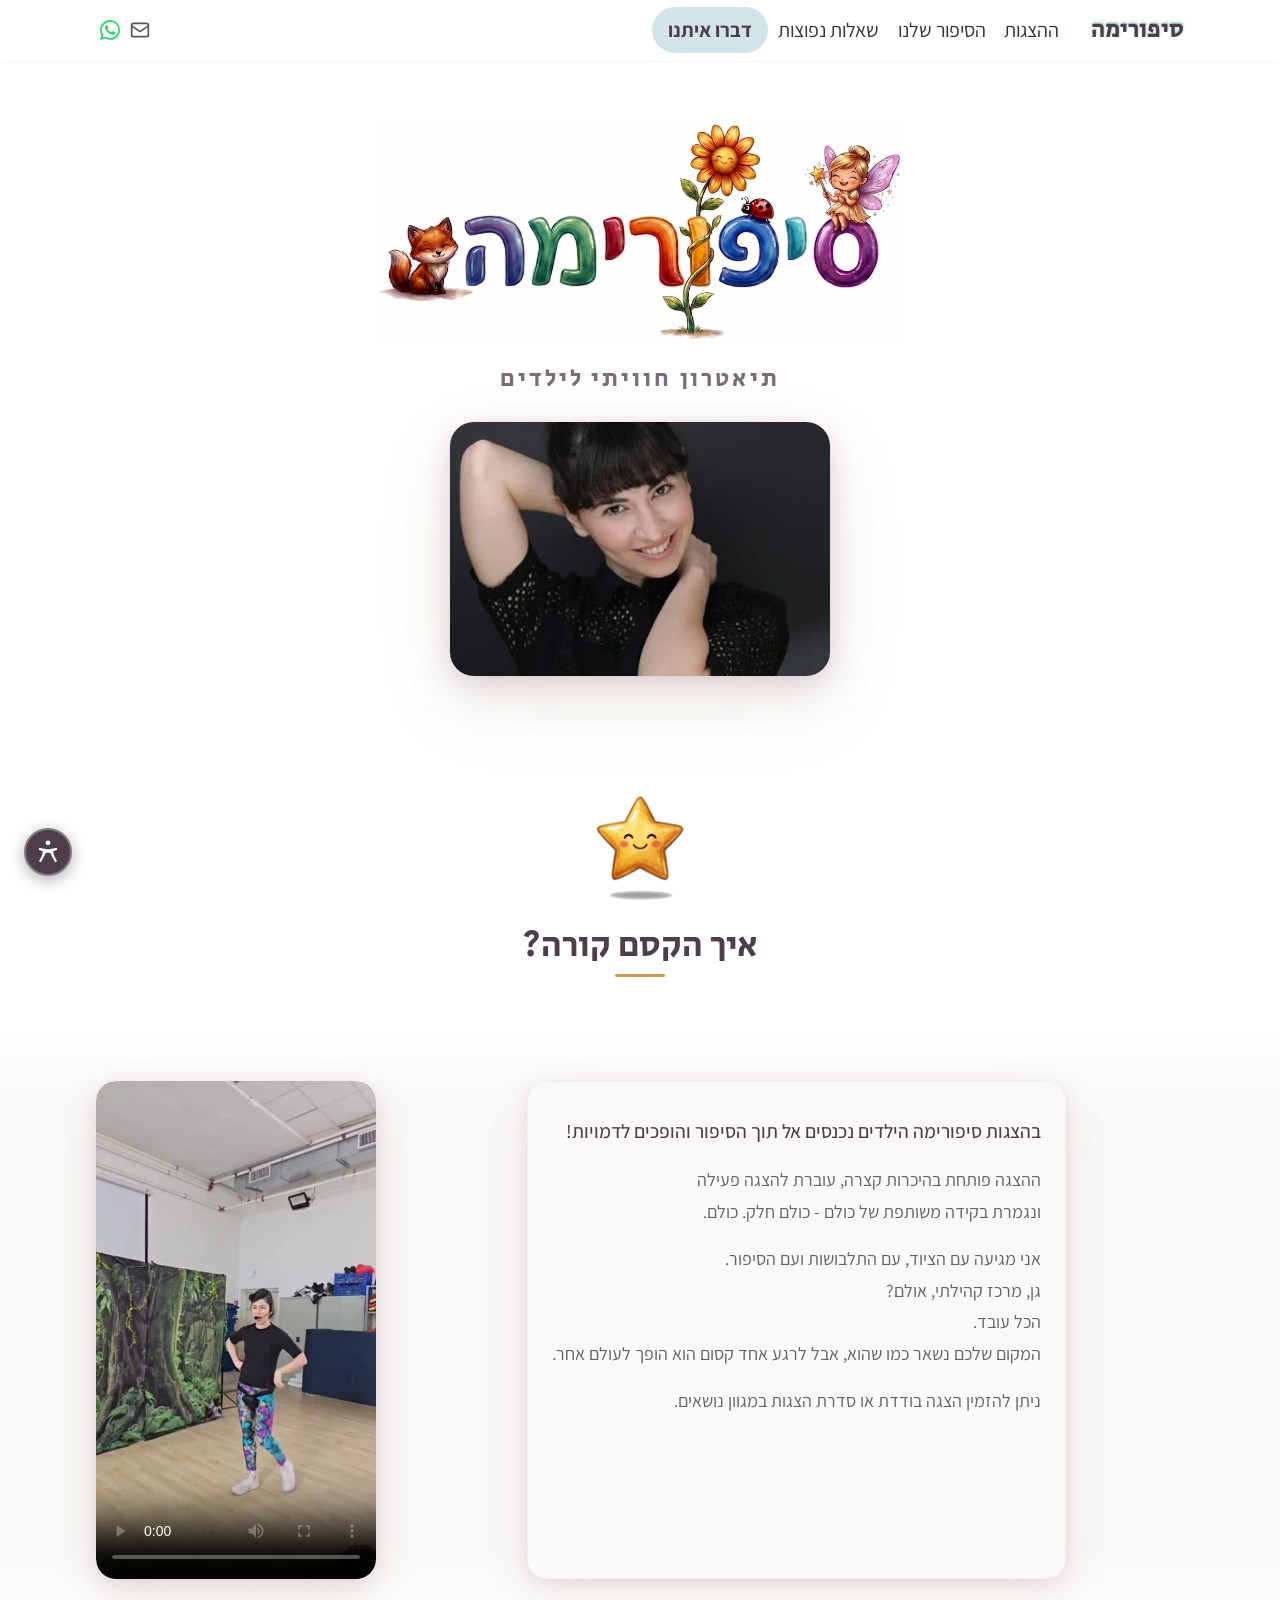
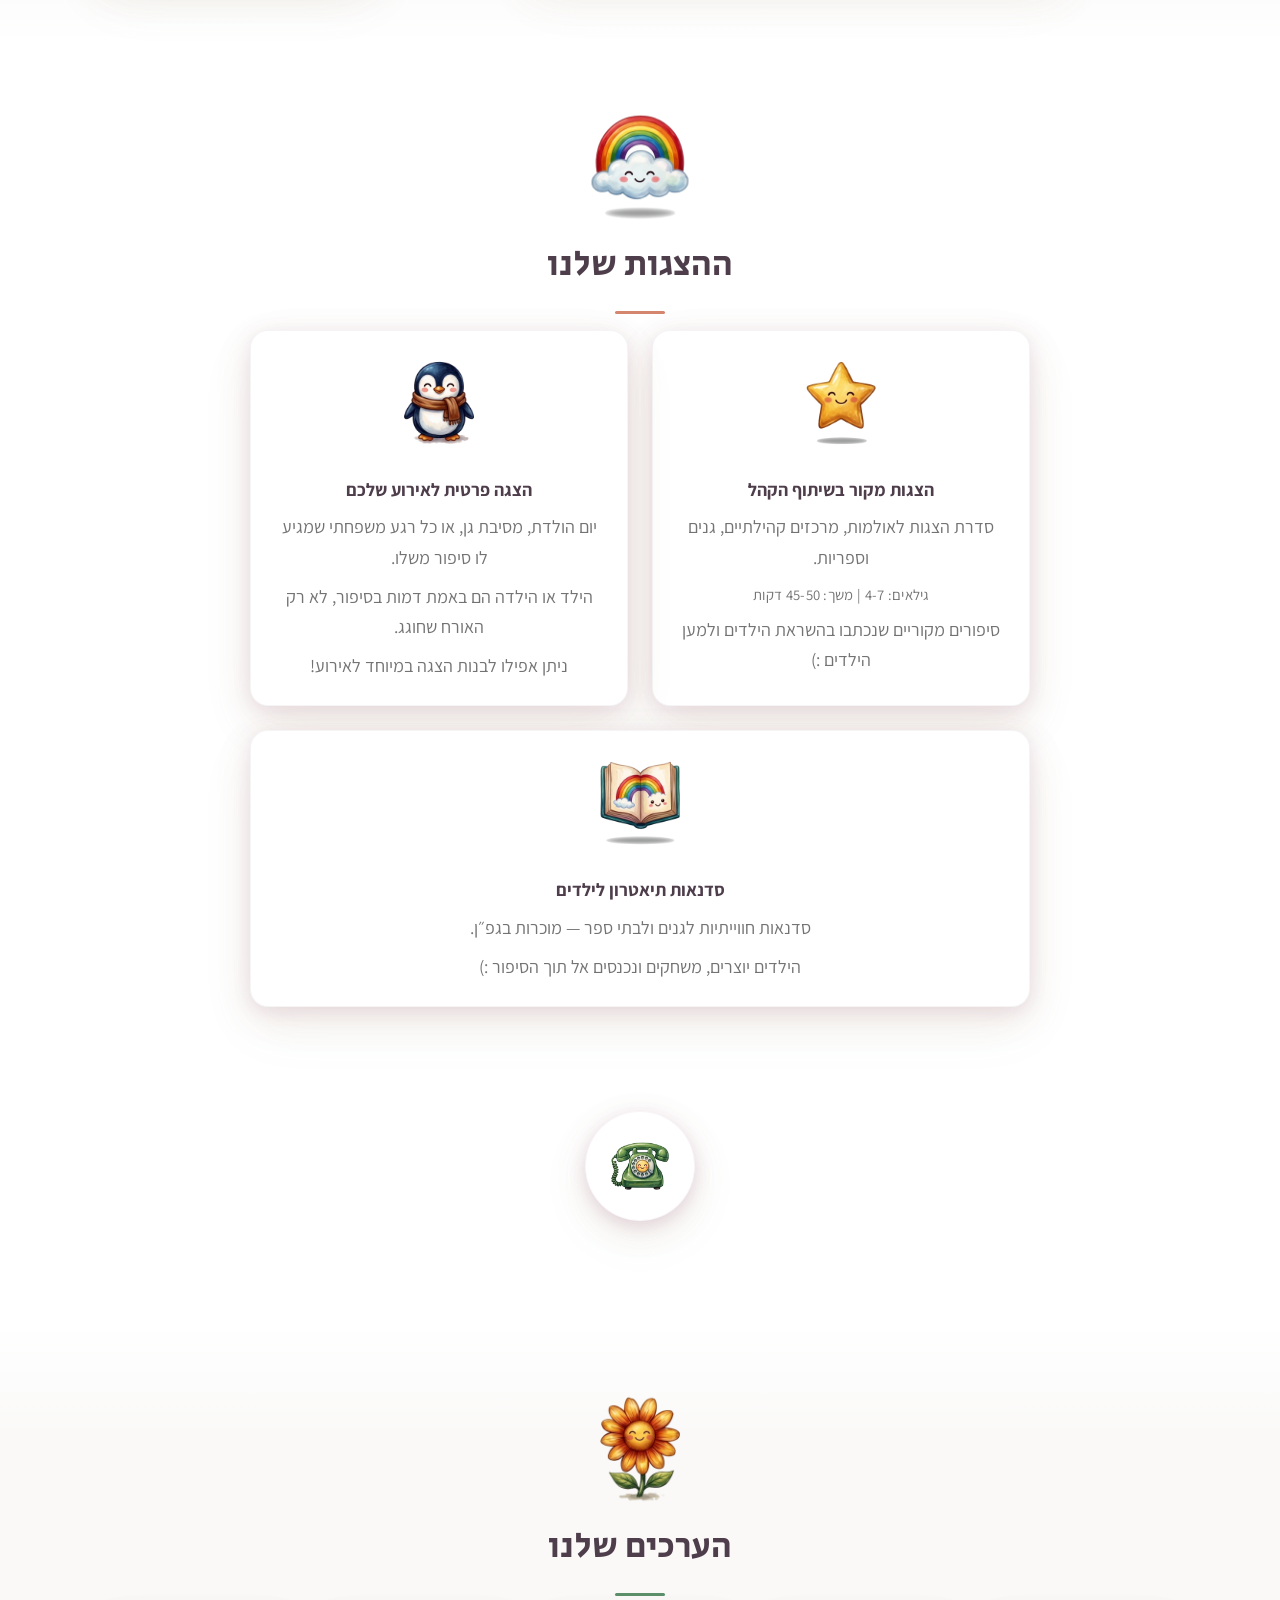
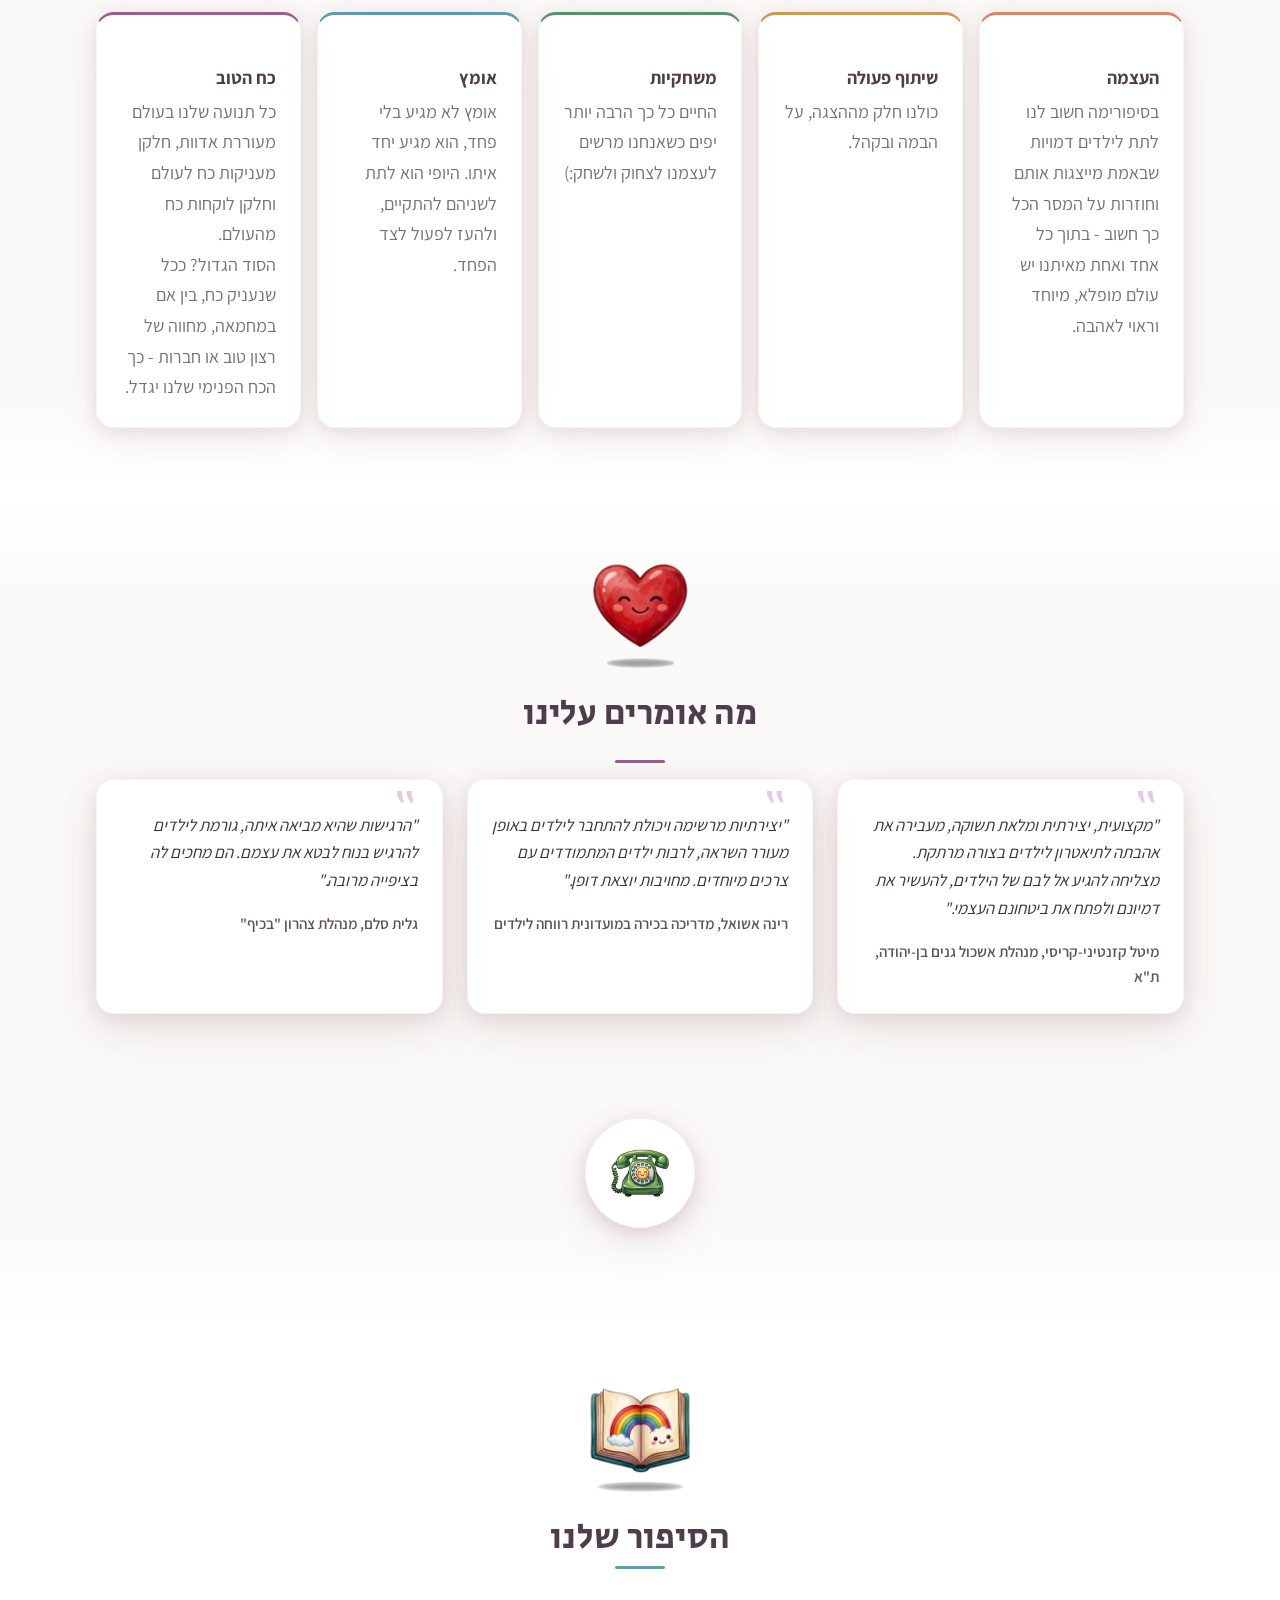
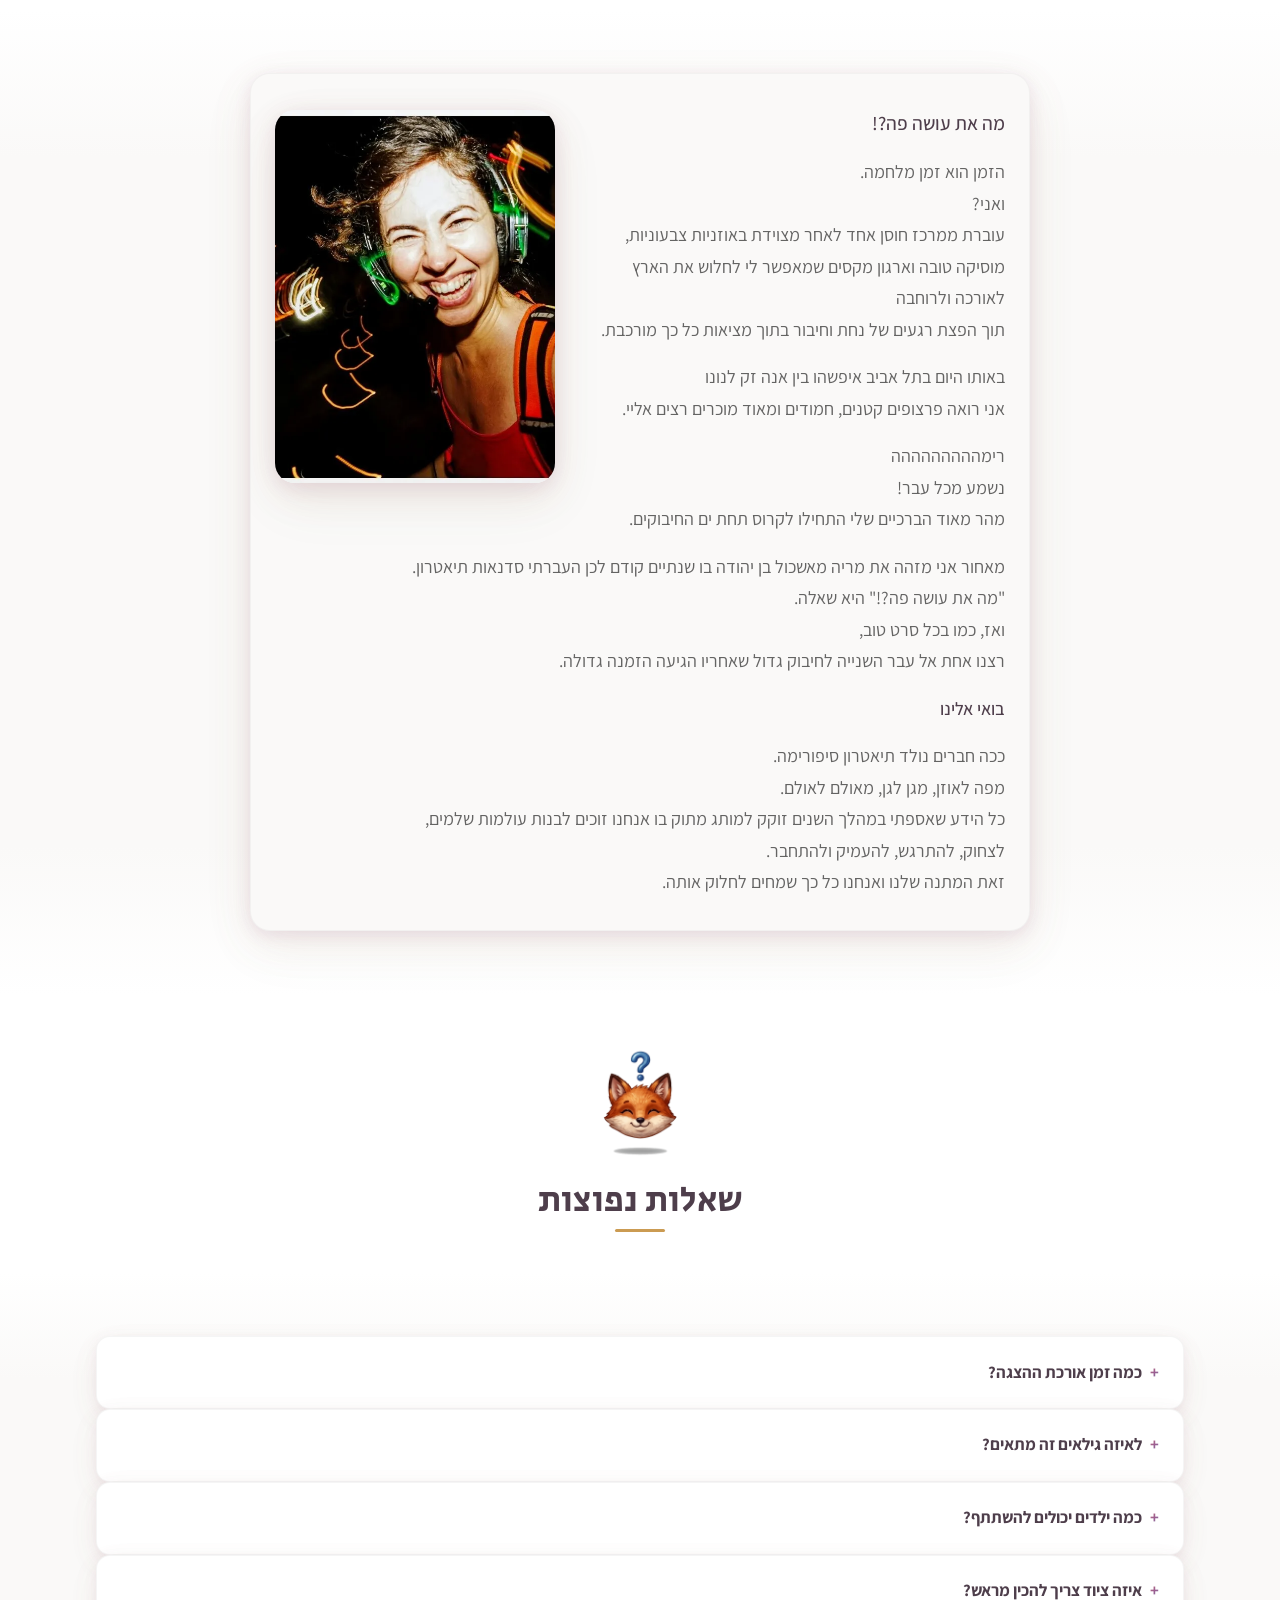
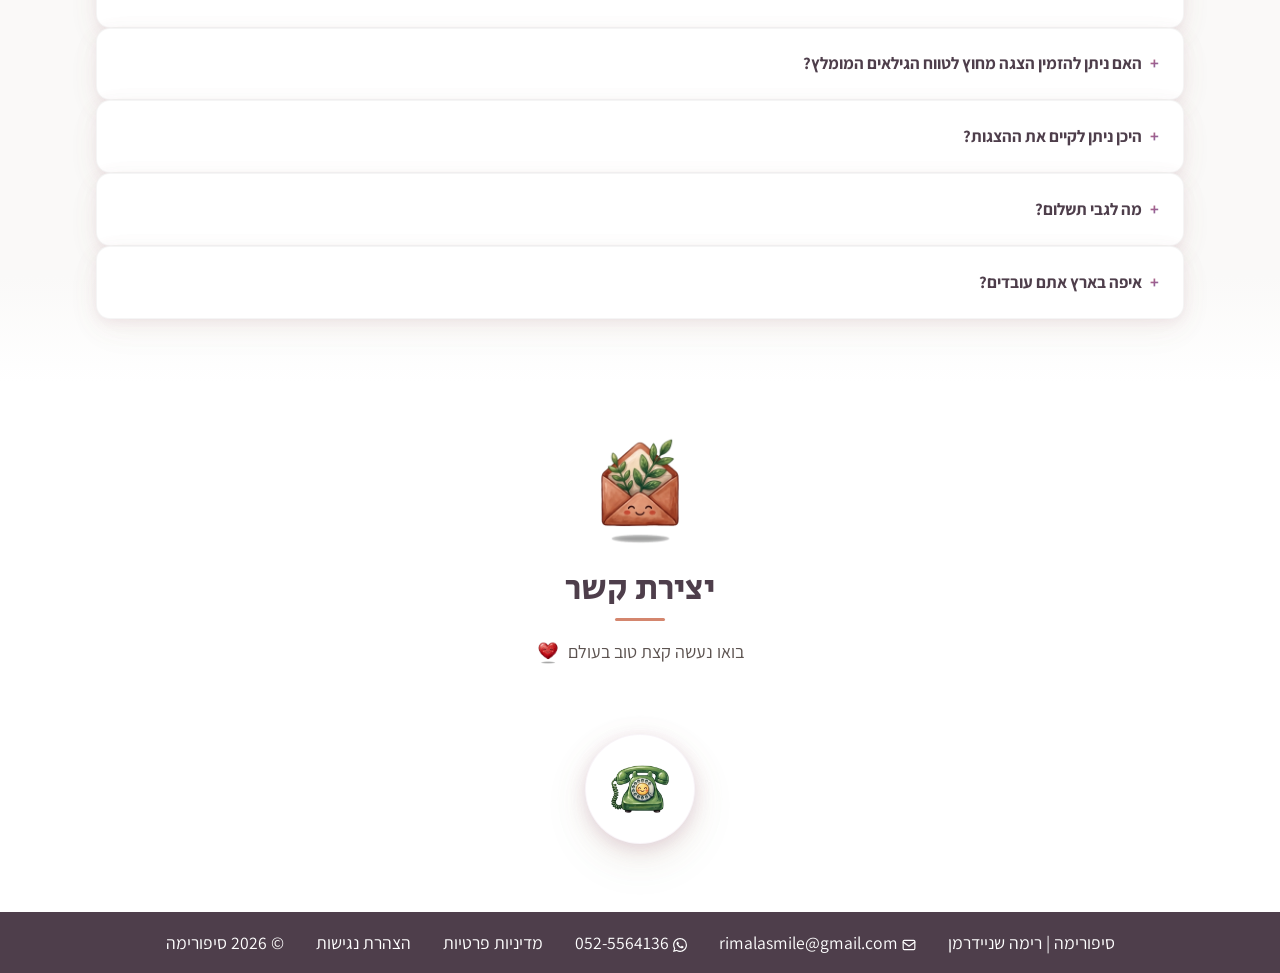
==== commit d3bbc386: "Restore Rima's original card copy + FAQ tone (remove badge & prose edits); keep Gefen workshops card" ====
--- a/website/index.html
+++ b/website/index.html
@@ -57,7 +57,7 @@
       {"@type": "Question", "name": "האם ניתן להזמין הצגה מחוץ לטווח הגילאים המומלץ?", "acceptedAnswer": {"@type": "Answer", "text": "כן! יש לנו תכנים שיתאימו גם לגילאי 3 וגם לגילאי 8, אבל מדובר בתכנים שונים ומגוונים ולכן עדיף לדבר איתנו קודם."}},
       {"@type": "Question", "name": "היכן ניתן לקיים את ההצגות?", "acceptedAnswer": {"@type": "Answer", "text": "גן, מרכז קהילתי, אולם, ספריה, סלון... כל מרחב שיהיה לילדים נעים לשבת בו."}},
       {"@type": "Question", "name": "מה לגבי תשלום?", "acceptedAnswer": {"@type": "Answer", "text": "אחרי שיחה ראשונית נשלח לכם הצעת מחיר מסודרת"}},
-      {"@type": "Question", "name": "איפה בארץ אתם עובדים?", "acceptedAnswer": {"@type": "Answer", "text": "סיפורימה מגיעה עם ההצגות לכל הארץ — דברו איתנו ונשמח לתאם :)"}}
+      {"@type": "Question", "name": "איפה בארץ אתם עובדים?", "acceptedAnswer": {"@type": "Answer", "text": "סיפורימה מגיעה לכל הארץ. דברו איתנו, אנחנו נחמדים ;)"}}
     ]
   }
   </script>
@@ -215,17 +215,16 @@
           <div class="page-header__line page-header__line--pink"></div>
           <div class="services-grid">
             <div class="service-card reveal">
-              <span class="card-badge">מגיעים לכל הארץ</span>
               <img src="assets/images/icon-star.png" alt="" class="service-card__icon" aria-hidden="true" width="140" height="140">
               <h4>הצגות מקור בשיתוף הקהל</h4>
-              <p>סדרת הצגות לגנים, ספריות, מרכזים קהילתיים ואולמות — כולל הצגות מגבשות.</p>
+              <p>סדרת הצגות לאולמות, מרכזים קהילתיים, גנים וספריות.</p>
               <p class="card-meta">גילאים: 4-7 | משך: 45-50 דקות</p>
               <p>סיפורים מקוריים שנכתבו בהשראת הילדים ולמען הילדים :)</p>
             </div>
             <div class="service-card reveal">
               <img src="assets/images/icon-penguin.png" alt="" class="service-card__icon" aria-hidden="true" width="140" height="140">
               <h4>הצגה פרטית לאירוע שלכם</h4>
-              <p>ימי הולדת מיוחדים, מסיבת גן, או כל רגע משפחתי שמגיע לו סיפור משלו.</p>
+              <p>יום הולדת, מסיבת גן, או כל רגע משפחתי שמגיע לו סיפור משלו.</p>
               <p>הילד או הילדה הם באמת דמות בסיפור, לא רק האורח שחוגג.</p>
               <p>ניתן אפילו לבנות הצגה במיוחד לאירוע!</p>
             </div>
@@ -395,7 +394,7 @@
 
           <details class="faq__item">
             <summary>איפה בארץ אתם עובדים?</summary>
-            <p>סיפורימה מגיעה עם ההצגות לכל הארץ!<br>דברו איתנו ונשמח לתאם :)</p>
+            <p>סיפורימה מגיעה לכל הארץ!<br>דברו איתנו, אנחנו נחמדים ;)</p>
           </details>
 
         </div>
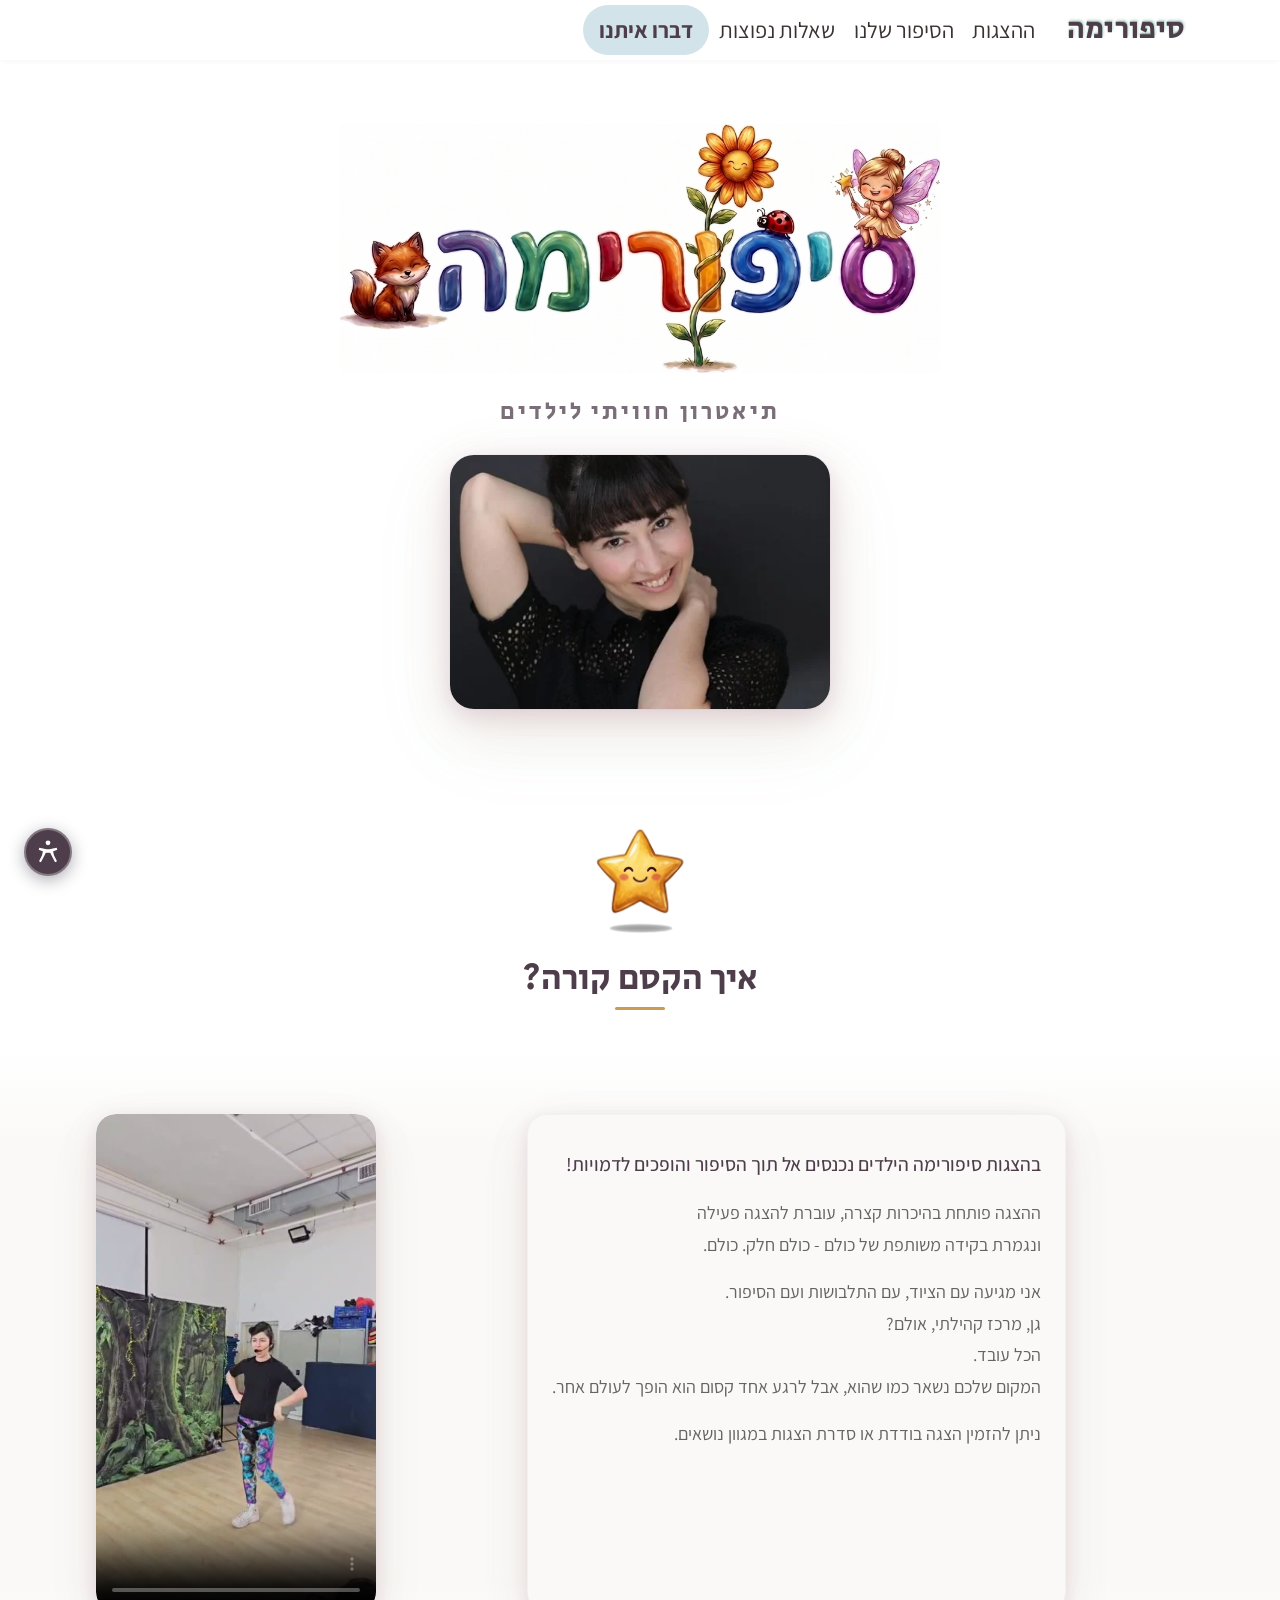
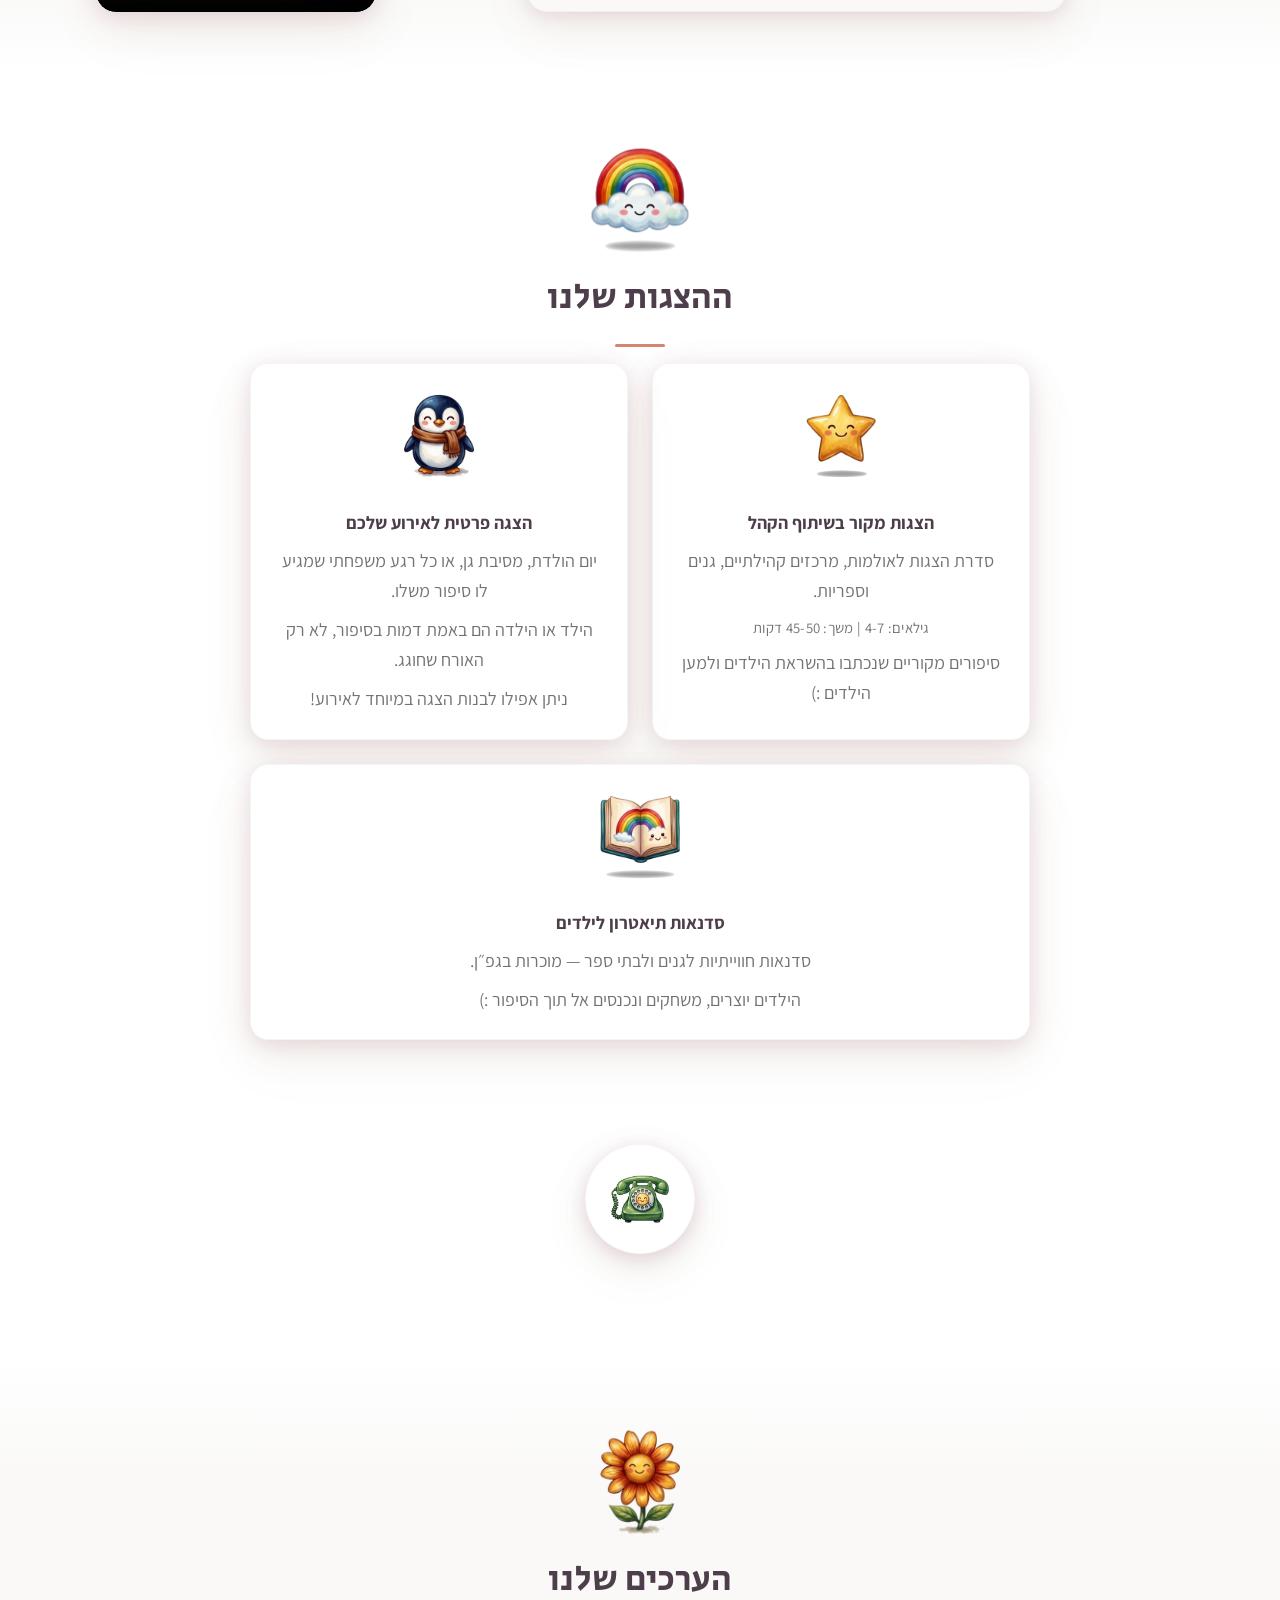
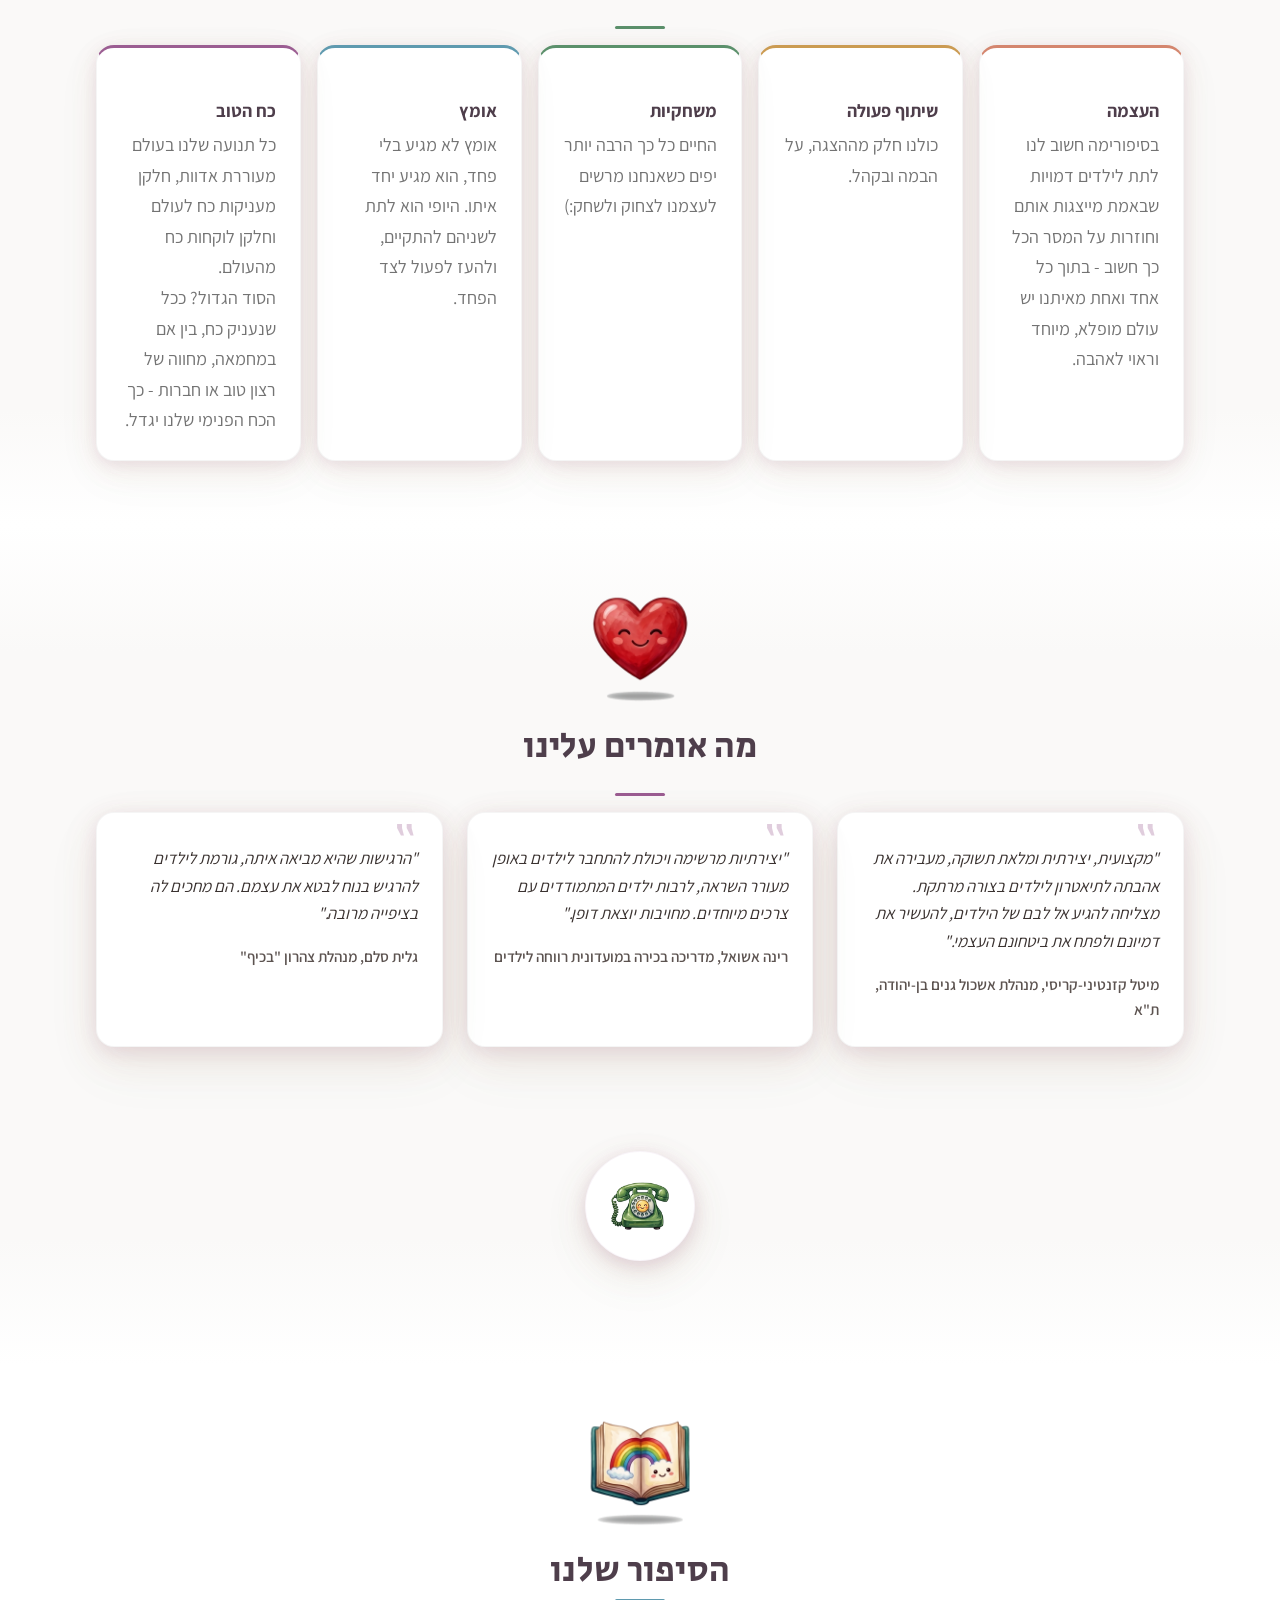
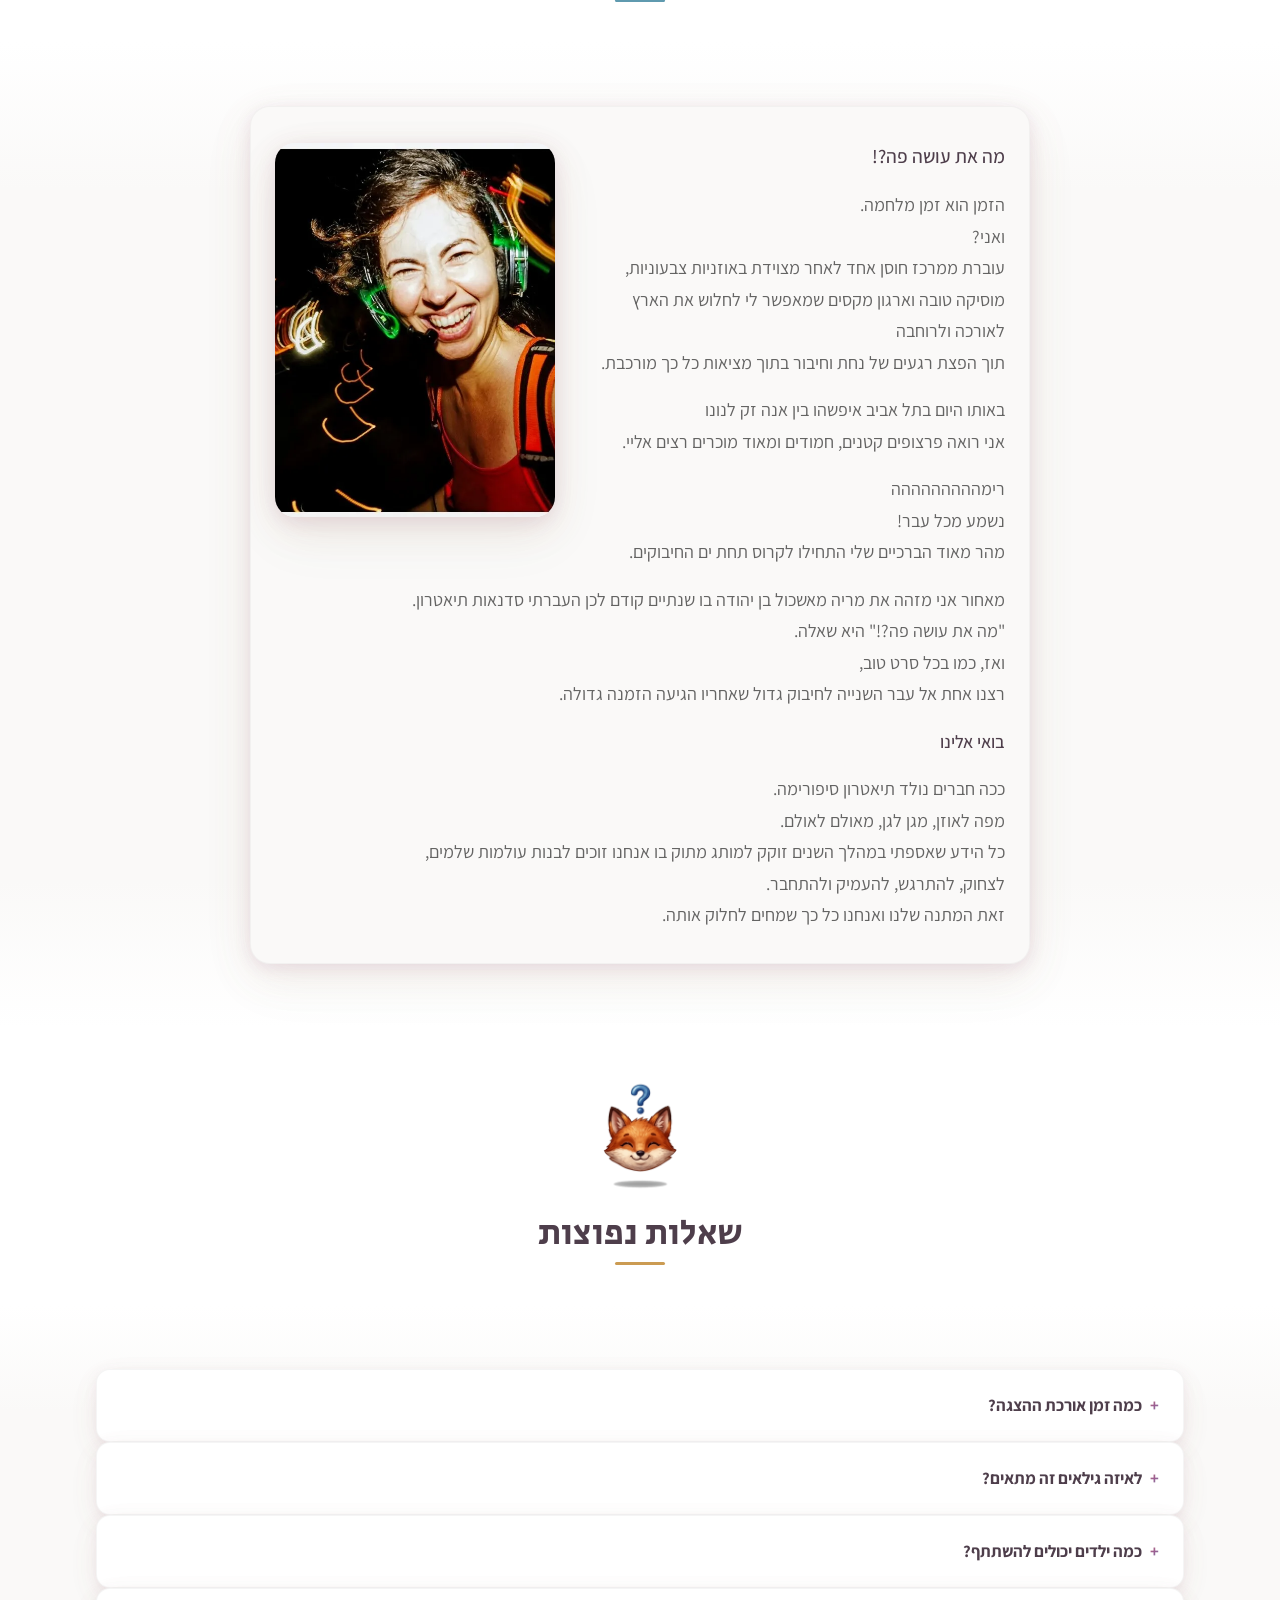
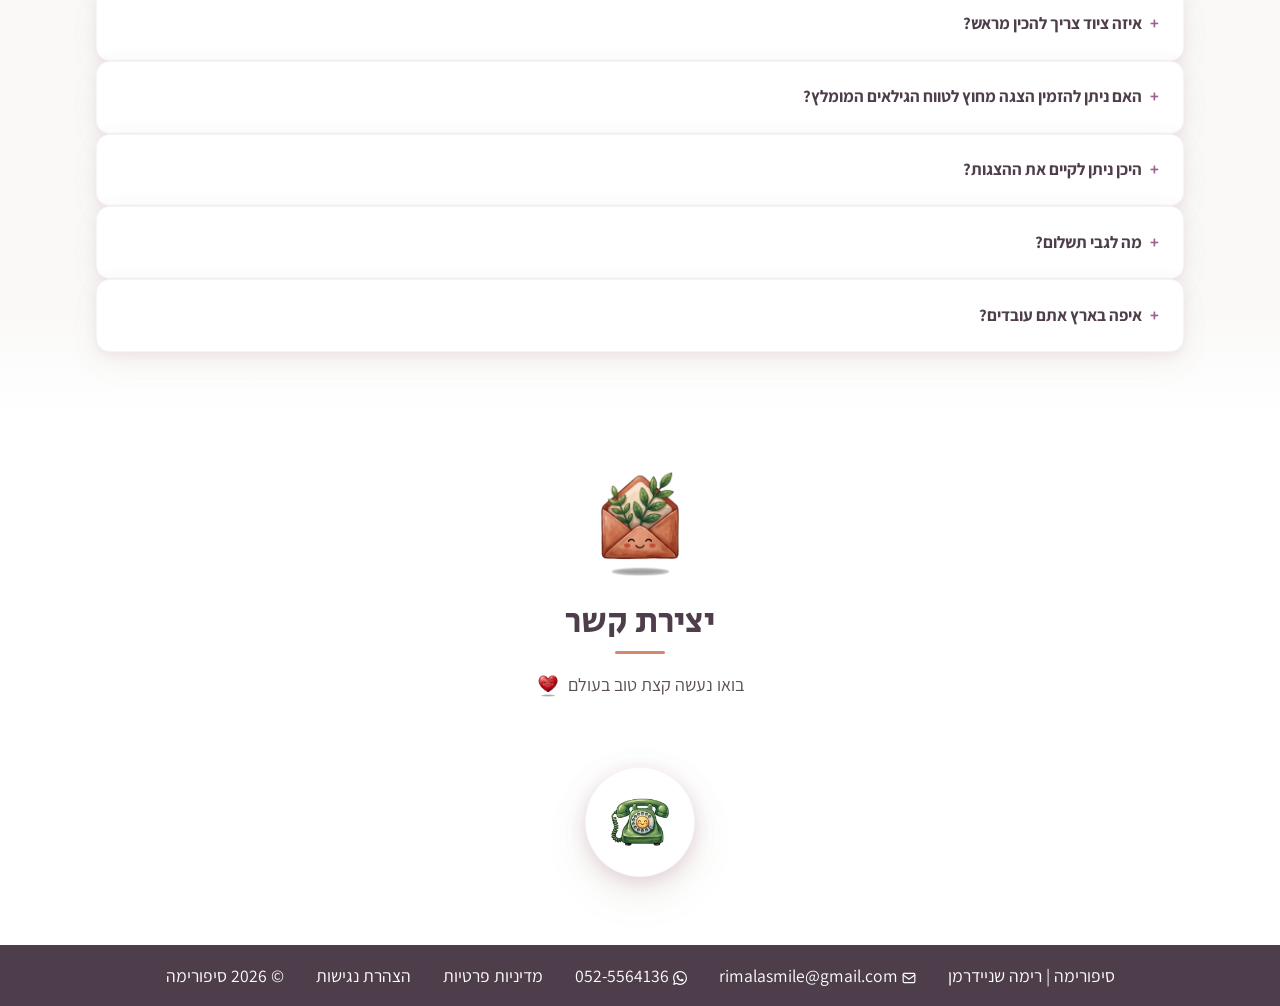
==== commit 5551869e: "UI: enlarge nav brand + links, remove nav icons, bigger hero logo - Nav brand (סיפורימה): 1.5rem → 1" ====
--- a/website/index.html
+++ b/website/index.html
@@ -5,6 +5,7 @@
   <meta name="viewport" content="width=device-width, initial-scale=1.0">
   <title>סיפורימה | הצגות ילדים בהשתתפות הקהל וסדנאות תיאטרון | רימה שניידרמן</title>
   <meta name="description" content="הצגות ילדים בהשתתפות הקהל — בכל הארץ. סדנאות תיאטרון לגנים ולבתי ספר (מוכרות בגפ״ן), ימי הולדת מיוחדים והצגות מגבשות. רימה שניידרמן.">
+  <meta name="keywords" content="סיפורימה, רימלה, רימה שניידרמן, רימה שנאידרמן, הצגות ילדים, הצגות בהשתתפות הקהל, תיאטרון סיפור, סדנאות תיאטרון לילדים, ימי הולדת מיוחדים, הצגות לגנים, הצגות לבתי ספר, תיאטרון ילדים, הצגות חינוכיות, הצגה מרגשת, הצגה מפתיעה, הצגה מקורית, הצגות מקוריות, children's theater Israel, kids shows Israel, Sipurima, Rima Shnayderman, interactive theater for kids">
   <meta name="theme-color" content="#1A1A2E">
   <meta property="og:type" content="website">
   <meta property="og:locale" content="he_IL">
@@ -34,7 +35,7 @@
     "alternateName": "Sipurima",
     "description": "הצגות ילדים בהשתתפות הקהל בכל הארץ, וסדנאות תיאטרון לילדים.",
     "image": "https://sipurima.com/assets/images/hero-rima-1200.jpg",
-    "founder": { "@type": "Person", "name": "רימה שניידרמן", "alternateName": "רימה שנאידרמן" },
+    "founder": { "@type": "Person", "name": "רימה שניידרמן", "alternateName": ["רימה שנאידרמן", "רימלה"] },
     "telephone": "+972525564136",
     "email": "rimalasmile@gmail.com",
     "url": "https://sipurima.com",
@@ -42,7 +43,7 @@
     "address": { "@type": "PostalAddress", "addressCountry": "IL" },
     "priceRange": "₪₪",
     "knowsLanguage": "he",
-    "keywords": "הצגות ילדים, הצגות בהשתתפות הילדים, סדנאות תיאטרון לילדים, סדנאות מוכרות בגפ״ן, ימי הולדת מיוחדים, הצגות מגבשות, תיאטרון ילדים, רימה שניידרמן, רימה שנאידרמן"
+    "keywords": "סיפורימה, רימלה, הצגות ילדים, הצגות בהשתתפות הילדים, סדנאות תיאטרון לילדים, סדנאות מוכרות בגפ״ן, ימי הולדת מיוחדים, הצגות מגבשות, תיאטרון ילדים, תיאטרון סיפור, רימה שניידרמן, רימה שנאידרמן, children's theater Israel, Sipurima, Rima Shnayderman, interactive theater for kids"
   }
   </script>
   <script type="application/ld+json">
@@ -156,8 +157,6 @@
       </ul>
       <div class="nav__actions">
         <button class="nav__toggle" id="nav-toggle" aria-label="תפריט" aria-expanded="false"><span></span><span></span><span></span></button>
-        <a href="mailto:rimalasmile@gmail.com" class="nav__icon" aria-label="אימייל"><svg width="20" height="20" aria-hidden="true"><use href="#icon-email"/></svg></a>
-        <a href="https://wa.me/972525564136" class="nav__icon nav__icon--wa" aria-label="וואטסאפ" target="_blank" rel="noopener noreferrer"><svg width="20" height="20" aria-hidden="true"><use href="#icon-wa"/></svg></a>
       </div>
     </div>
   </nav>
--- a/website/style.css
+++ b/website/style.css
@@ -204,7 +204,7 @@
   text-decoration: none;
   font-family: 'Secular One', 'Assistant', sans-serif;
   font-weight: 400;
-  font-size: 1.5rem;
+  font-size: 1.85rem;
   color: var(--heading);
   text-shadow: 0 -1px 1px rgba(76,150,124,0.55), 1px -2px 3px rgba(76,150,124,0.35);
   transition: text-shadow 0.3s;
@@ -235,7 +235,7 @@
   text-decoration: none;
   color: var(--ink);
   font-weight: 400;
-  font-size: 1.25rem;
+  font-size: 1.4rem;
   white-space: nowrap;
   border-radius: var(--radius-sm);
   transition: background 0.15s;
@@ -402,7 +402,7 @@
 }
 .hero__logo {
   display: block;
-  width: clamp(280px, 55vw, 520px);
+  width: clamp(320px, 65vw, 600px);
   height: auto;
   margin: 0 auto;
 }
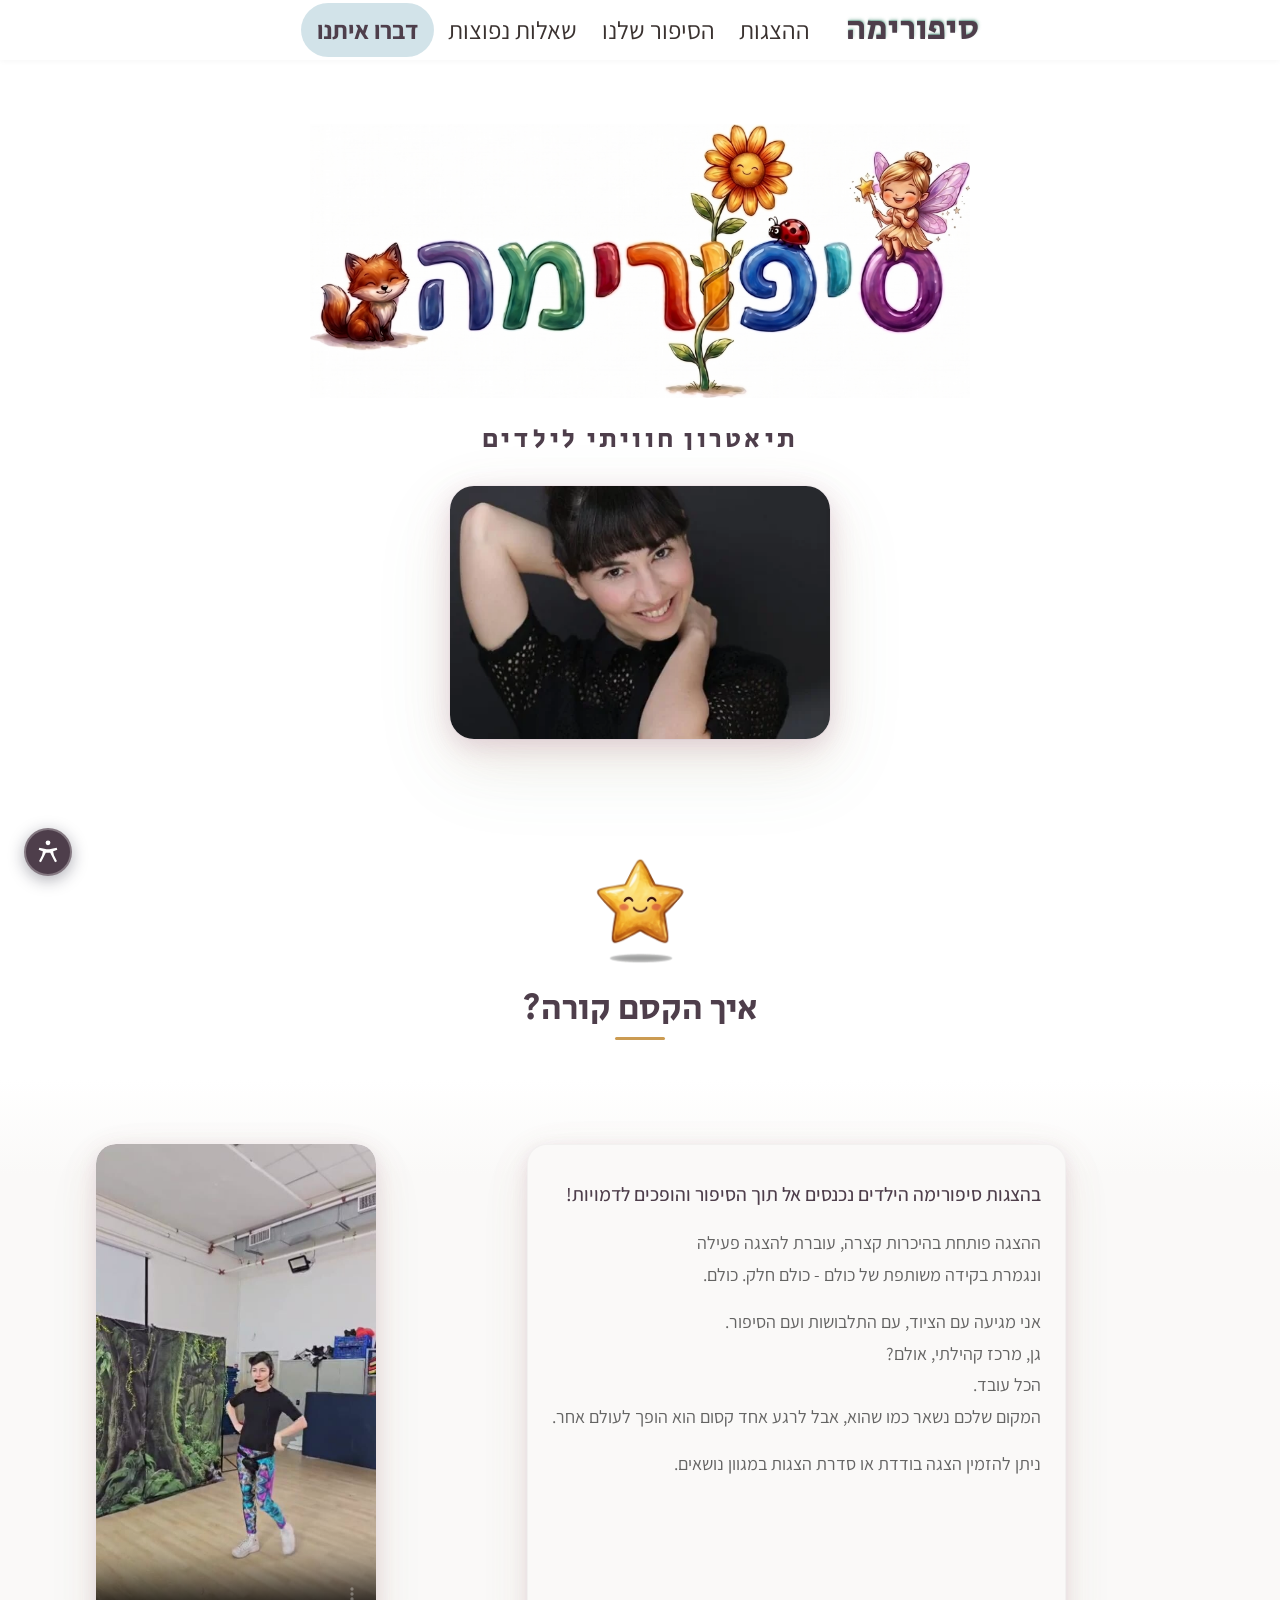
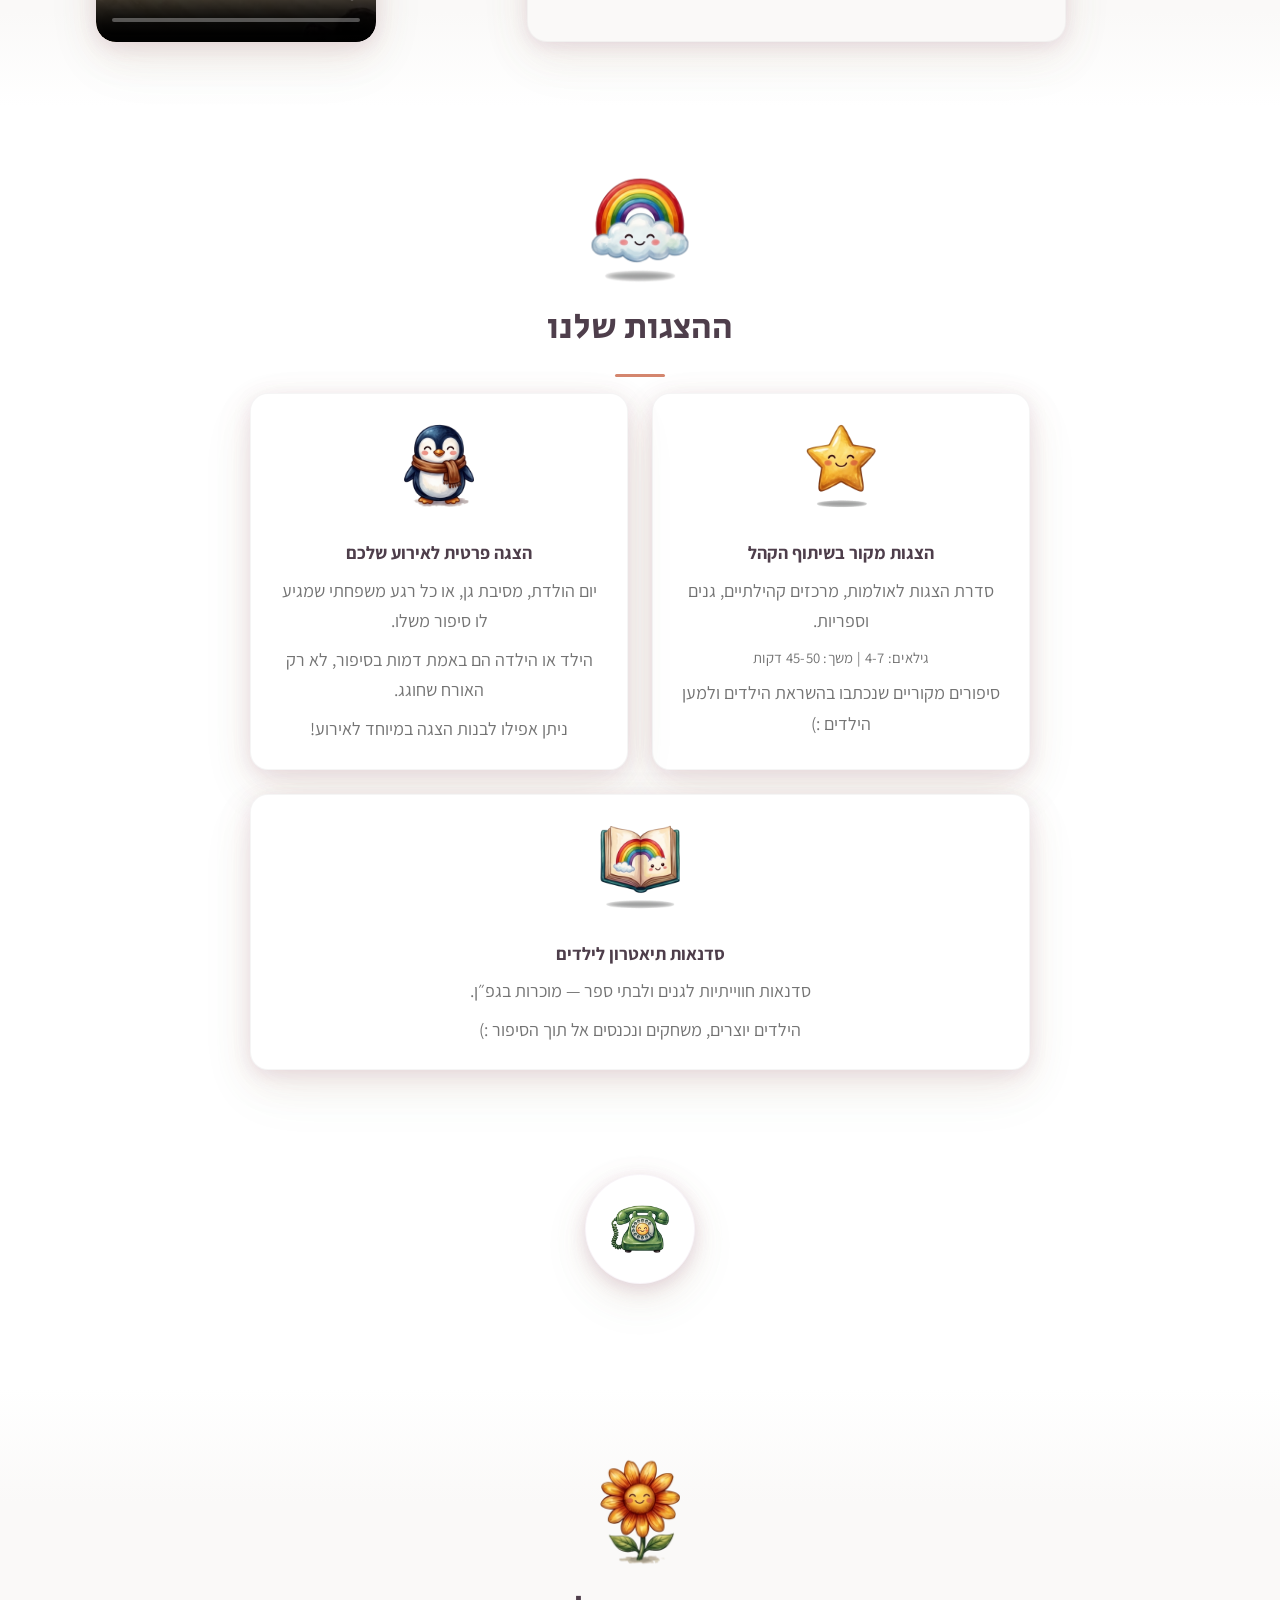
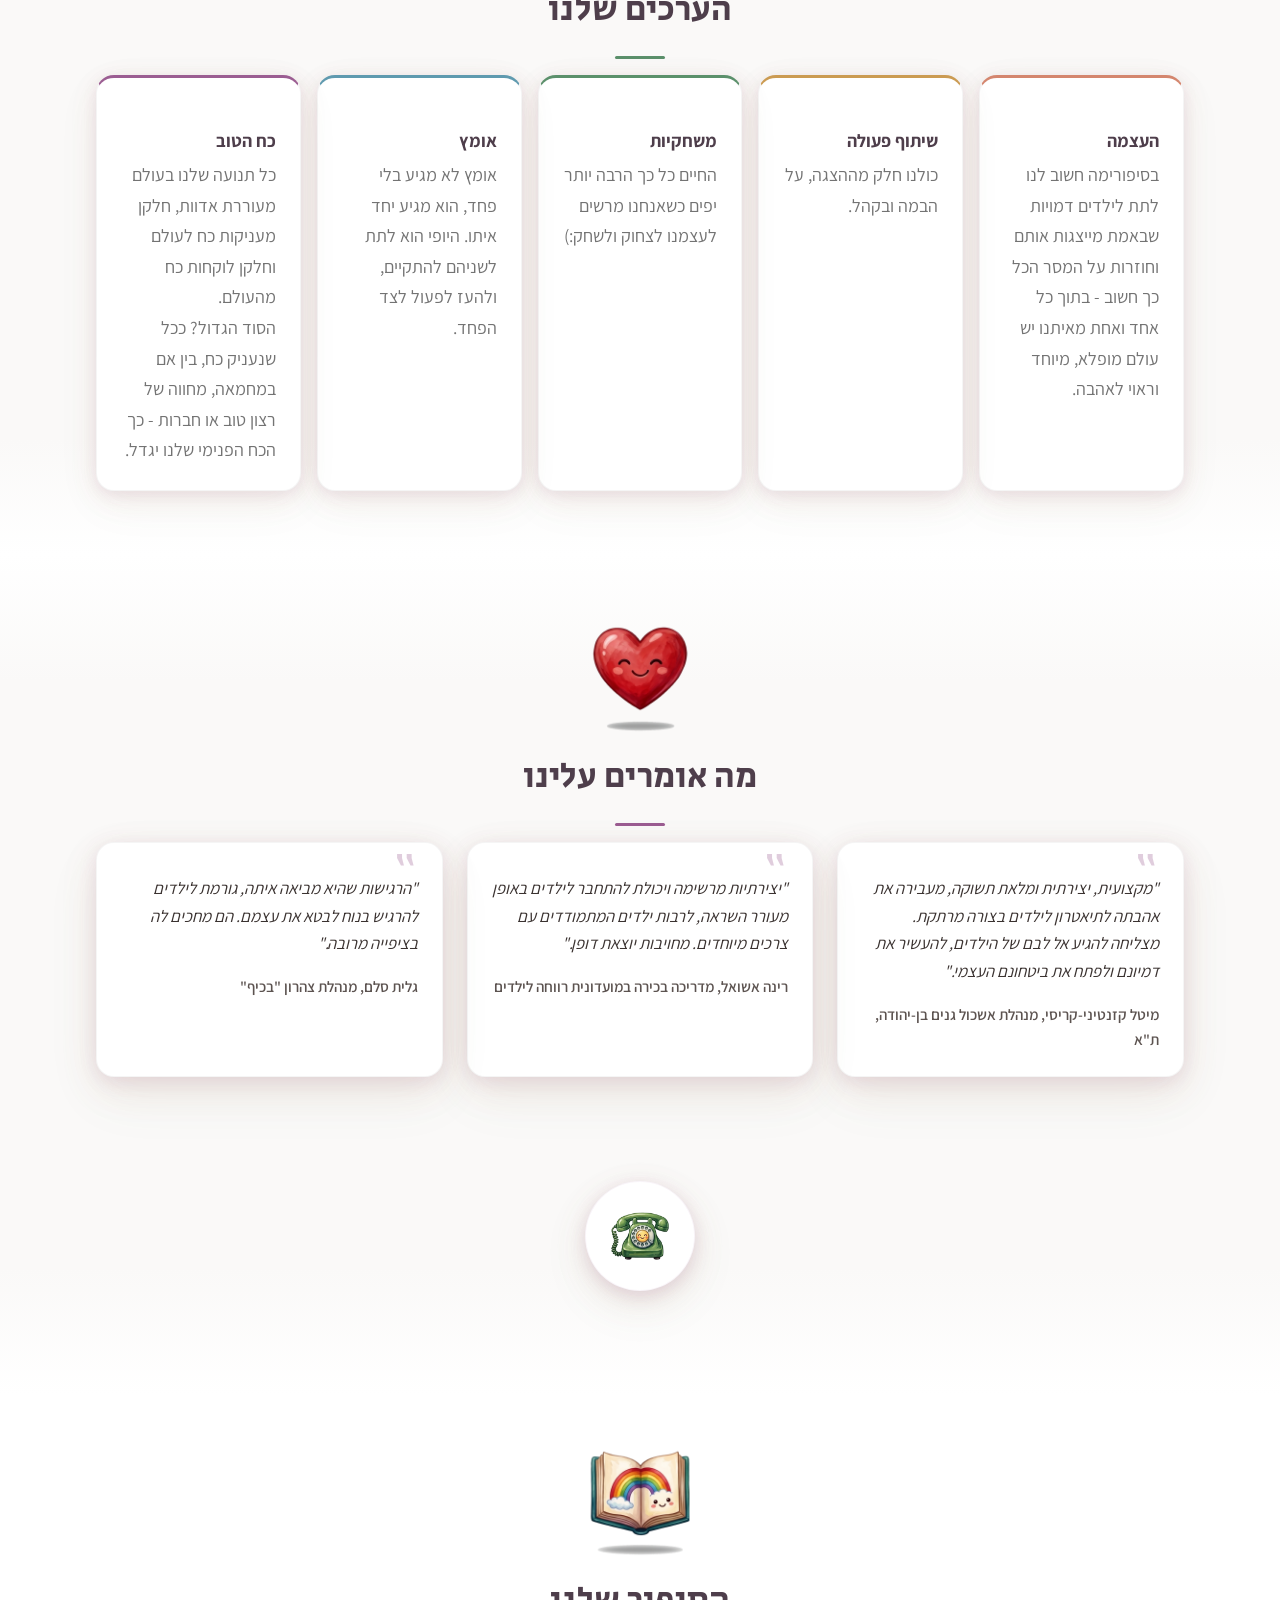
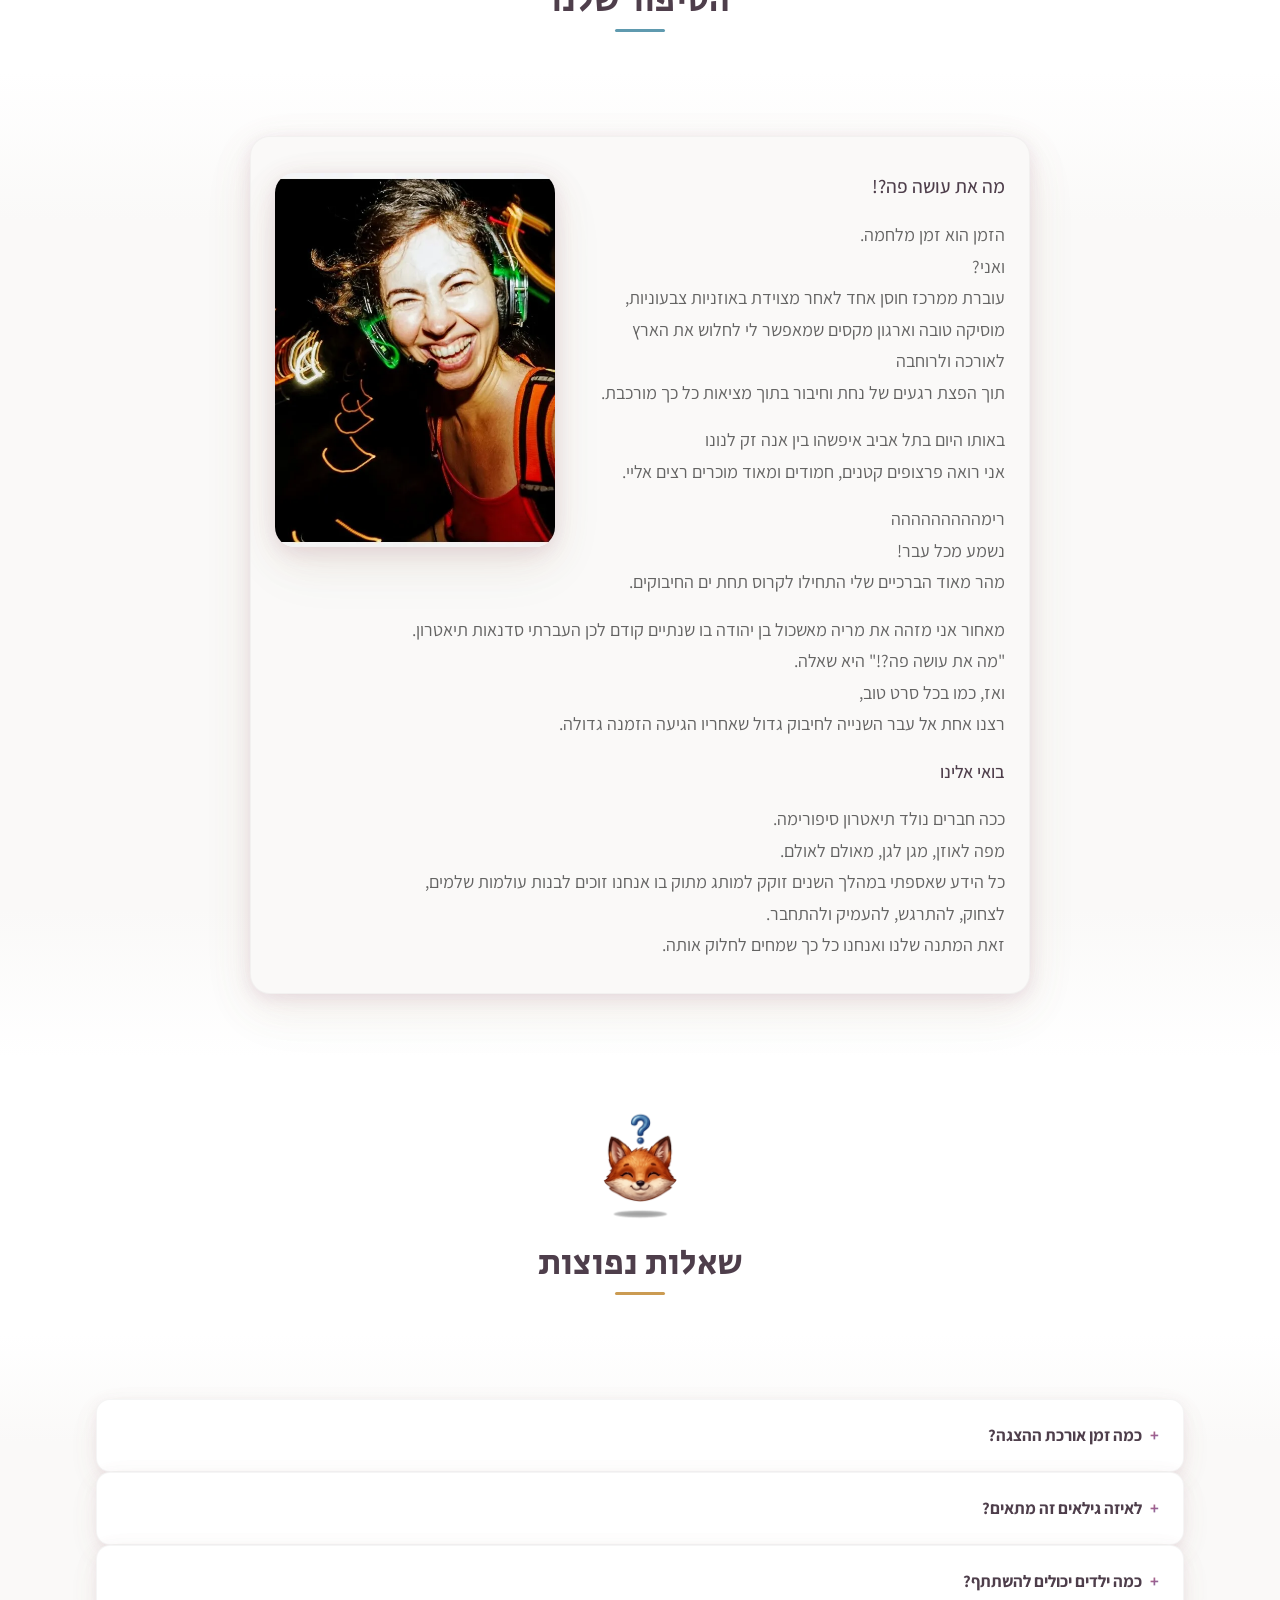
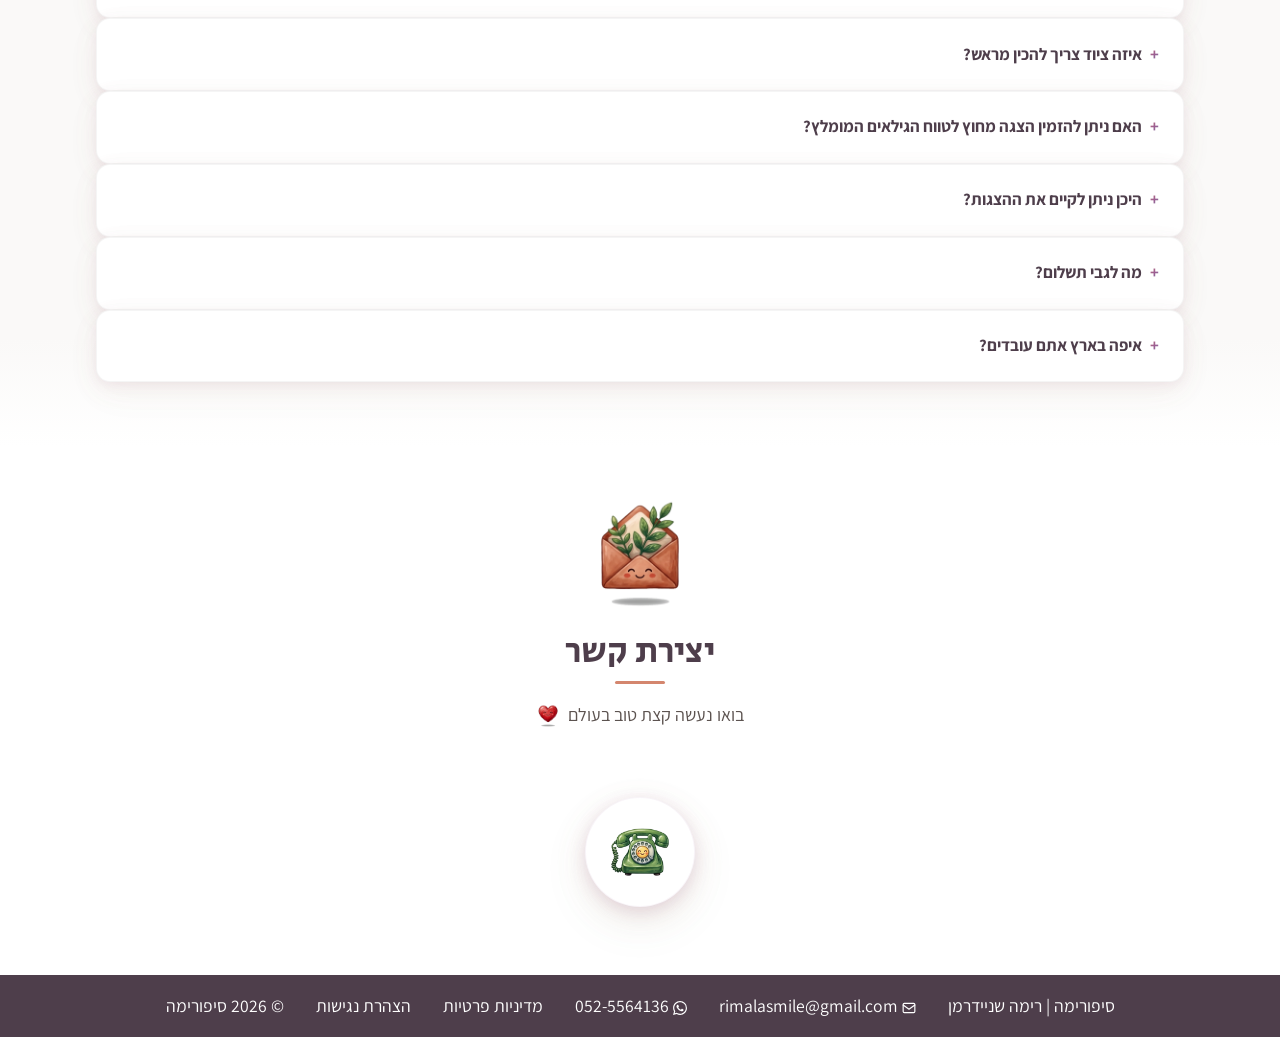
==== commit 837912b0: "SEO: add Google Search Console verification meta tag Co-Authored-By: Claude Opus 4.6 <noreply@anthro" ====
--- a/website/index.html
+++ b/website/index.html
@@ -6,6 +6,7 @@
   <title>סיפורימה | הצגות ילדים בהשתתפות הקהל וסדנאות תיאטרון | רימה שניידרמן</title>
   <meta name="description" content="הצגות ילדים בהשתתפות הקהל — בכל הארץ. סדנאות תיאטרון לגנים ולבתי ספר (מוכרות בגפ״ן), ימי הולדת מיוחדים והצגות מגבשות. רימה שניידרמן.">
   <meta name="keywords" content="סיפורימה, רימלה, רימה שניידרמן, רימה שנאידרמן, הצגות ילדים, הצגות בהשתתפות הקהל, תיאטרון סיפור, סדנאות תיאטרון לילדים, ימי הולדת מיוחדים, הצגות לגנים, הצגות לבתי ספר, תיאטרון ילדים, הצגות חינוכיות, הצגה מרגשת, הצגה מפתיעה, הצגה מקורית, הצגות מקוריות, children's theater Israel, kids shows Israel, Sipurima, Rima Shnayderman, interactive theater for kids">
+  <meta name="google-site-verification" content="5BqhYGvJjFXEqBdQbfiK4NbjrdPpx2jIFDxbOqtiEQo">
   <meta name="theme-color" content="#1A1A2E">
   <meta property="og:type" content="website">
   <meta property="og:locale" content="he_IL">
--- a/website/style.css
+++ b/website/style.css
@@ -185,26 +185,26 @@
   right: 0;
   left: 0;
   z-index: 200;
+  height: 60px;
   background: rgba(255, 255, 255, 0.95);
   backdrop-filter: blur(8px);
   -webkit-backdrop-filter: blur(8px);
   box-shadow: 0 1px 6px rgba(0, 0, 0, 0.04);
-  height: 60px;
-}
+}
+
 .nav__inner {
   display: flex;
   align-items: center;
-  justify-content: space-between;
+  justify-content: center;
+  gap: 1.5rem;
   height: 60px;
 }
+
 .nav__brand {
-  display: flex;
-  align-items: center;
-  gap: 0.5rem;
   text-decoration: none;
   font-family: 'Secular One', 'Assistant', sans-serif;
   font-weight: 400;
-  font-size: 1.85rem;
+  font-size: 2.1rem;
   color: var(--heading);
   text-shadow: 0 -1px 1px rgba(76,150,124,0.55), 1px -2px 3px rgba(76,150,124,0.35);
   transition: text-shadow 0.3s;
@@ -213,6 +213,7 @@
   color: rgb(76,150,124);
   text-shadow: 0 -1px 2px rgba(76,150,124,0.75), 1px -2px 4px rgba(76,150,124,0.5);
 }
+
 .nav__links {
   list-style: none;
   margin: 0;
@@ -221,48 +222,36 @@
   align-items: center;
   gap: 0.15rem;
 }
-.nav__links.is-open {
-  display: flex;
-  left: 0;
-  background: var(--bg);
-  box-shadow: 0 6px 20px rgba(0, 0, 0, 0.08);
-  padding: var(--space-2);
-  z-index: 199;
-}
+
 .nav__links a {
   display: block;
-  padding: 0.3rem 0.5rem;
+  padding: 0.4rem 0.7rem;
   text-decoration: none;
   color: var(--ink);
   font-weight: 400;
-  font-size: 1.4rem;
+  font-size: 1.55rem;
   white-space: nowrap;
   border-radius: var(--radius-sm);
   transition: background 0.15s;
 }
 .nav__links a:hover,
-.nav__links a:focus { color: var(--heading); font-weight: 700; }
+.nav__links a:focus                                    { color: var(--heading); font-weight: 700; }
 .nav__links a[data-section="shows"]:hover,
-.nav__links a[data-section="shows"]:focus { background: rgba(212,134,110,0.2); }
+.nav__links a[data-section="shows"]:focus              { background: rgba(212,134,110,0.2); }
 .nav__links a[data-section="about"]:hover,
-.nav__links a[data-section="about"]:focus { background: rgba(155,93,146,0.18); }
+.nav__links a[data-section="about"]:focus              { background: rgba(155,93,146,0.18); }
 .nav__links a[data-section="faq"]:hover,
-.nav__links a[data-section="faq"]:focus { background: rgba(91,144,107,0.2); }
+.nav__links a[data-section="faq"]:focus                { background: rgba(91,144,107,0.2); }
 .nav__links a[data-section="contact"]:hover,
-.nav__links a[data-section="contact"]:focus { background: rgba(95,154,175,0.22); }
-.nav__links a.is-active {
-  color: var(--heading);
-  font-weight: 700;
-  border-radius: 999px;
-  padding: 0.4rem 1rem;
-}
-.nav__links a[data-section="shows"].is-active { background: rgba(212,134,110,0.25); }
-.nav__links a[data-section="about"].is-active { background: rgba(155,93,146,0.22); }
-.nav__links a[data-section="faq"].is-active { background: rgba(91,144,107,0.25); }
-.nav__links a[data-section="contact"].is-active { background: rgba(95,154,175,0.28); }
-.scroll-section {
-  scroll-margin-top: 60px;
-}
+.nav__links a[data-section="contact"]:focus            { background: rgba(95,154,175,0.22); }
+
+.nav__links a.is-active                                { color: var(--heading); font-weight: 700; border-radius: 999px; padding: 0.4rem 1rem; }
+.nav__links a[data-section="shows"].is-active          { background: rgba(212,134,110,0.25); }
+.nav__links a[data-section="about"].is-active          { background: rgba(155,93,146,0.22); }
+.nav__links a[data-section="faq"].is-active            { background: rgba(91,144,107,0.25); }
+.nav__links a[data-section="contact"].is-active        { background: rgba(95,154,175,0.28); }
+
+/* Hamburger — hidden on desktop, visible on mobile via media query */
 .nav__toggle {
   display: none;
   flex-direction: column;
@@ -280,37 +269,15 @@
   border-radius: 2px;
   transition: transform 0.2s, opacity 0.2s;
 }
-.nav__toggle[aria-expanded="true"] span:nth-child(1) {
-  transform: translateY(7.5px) rotate(45deg);
-}
-.nav__toggle[aria-expanded="true"] span:nth-child(2) {
-  opacity: 0;
-}
-.nav__toggle[aria-expanded="true"] span:nth-child(3) {
-  transform: translateY(-7.5px) rotate(-45deg);
-}
-.nav__actions {
-  display: flex;
-  align-items: center;
-  gap: 0.15rem;
-}
-.nav__icon {
-  display: flex;
-  align-items: center;
-  justify-content: center;
-  width: 28px;
-  height: 28px;
-  border-radius: 50%;
-  color: #555;
-  text-decoration: none;
-  transition: background 0.15s, color 0.15s;
-}
-.nav__icon:hover {
-  background: rgba(0,0,0,0.03);
-  color: var(--heading);
-}
-.nav__icon--wa { color: var(--wa-green); }
-.nav__icon--wa:hover { color: var(--wa-green-dark); background: rgba(0,0,0,0.03); }
+.nav__toggle[aria-expanded="true"] span:nth-child(1) { transform: translateY(7.5px) rotate(45deg); }
+.nav__toggle[aria-expanded="true"] span:nth-child(2) { opacity: 0; }
+.nav__toggle[aria-expanded="true"] span:nth-child(3) { transform: translateY(-7.5px) rotate(-45deg); }
+
+/* Nav actions container — only holds hamburger now */
+.nav__actions { display: none; }
+
+.scroll-section { scroll-margin-top: 60px; }
+
 .icon {
   display: inline-block;
   vertical-align: middle;
@@ -402,7 +369,7 @@
 }
 .hero__logo {
   display: block;
-  width: clamp(320px, 65vw, 600px);
+  width: clamp(340px, 70vw, 660px);
   height: auto;
   margin: 0 auto;
 }
@@ -411,15 +378,13 @@
 }
 .hero__tagline {
   font-family: 'Secular One', sans-serif;
-  font-size: clamp(1.1rem, 3vw, 1.5rem);
+  font-size: clamp(1.2rem, 3.5vw, 1.7rem);
   font-weight: 400;
   letter-spacing: 0.12em;
   color: var(--heading);
   text-align: center;
   margin-top: 0.9rem;
   margin-bottom: 0;
-  opacity: 0.75;
-
 }
 .hero__image {
   margin-top: 1.5rem;
@@ -967,21 +932,6 @@
   body { font-size: 18px; padding-top: 60px; }
   .section { padding: var(--space-6) 0; }
 
-  .nav__toggle { display: none; }
-  .nav__links {
-    display: flex !important;
-    flex-direction: row;
-    align-items: center;
-    position: static;
-    background: none;
-    box-shadow: none;
-    padding: 0;
-    gap: 0.15rem;
-    flex: 1;
-    justify-content: flex-start;
-    margin-right: 1.5rem;
-  }
-
   .hero__inner {
     max-width: 700px;
     text-align: center;
@@ -1139,8 +1089,9 @@
   .hero { padding-bottom: 1.5rem; }
   .footer { padding-bottom: 1rem; }
 
-  /* Mobile nav: show hamburger, collapse links into a dropdown panel */
-  .nav__inner { position: relative; }
+  /* Mobile nav: hamburger + dropdown panel */
+  .nav__inner { position: relative; justify-content: space-between; }
+  .nav__actions { display: flex; align-items: center; }
   .nav__toggle { display: flex; }
   .nav__links {
     display: none;
@@ -1151,7 +1102,11 @@
     flex-direction: column;
     align-items: stretch;
     gap: 0.25rem;
+    background: var(--bg);
+    box-shadow: 0 6px 20px rgba(0, 0, 0, 0.08);
+    padding: var(--space-2);
     border-radius: 0 0 var(--radius-sm) var(--radius-sm);
+    z-index: 199;
   }
   .nav__links.is-open { display: flex; }
   .nav__links a { font-size: 1.15rem; padding: 0.65rem 0.85rem; }
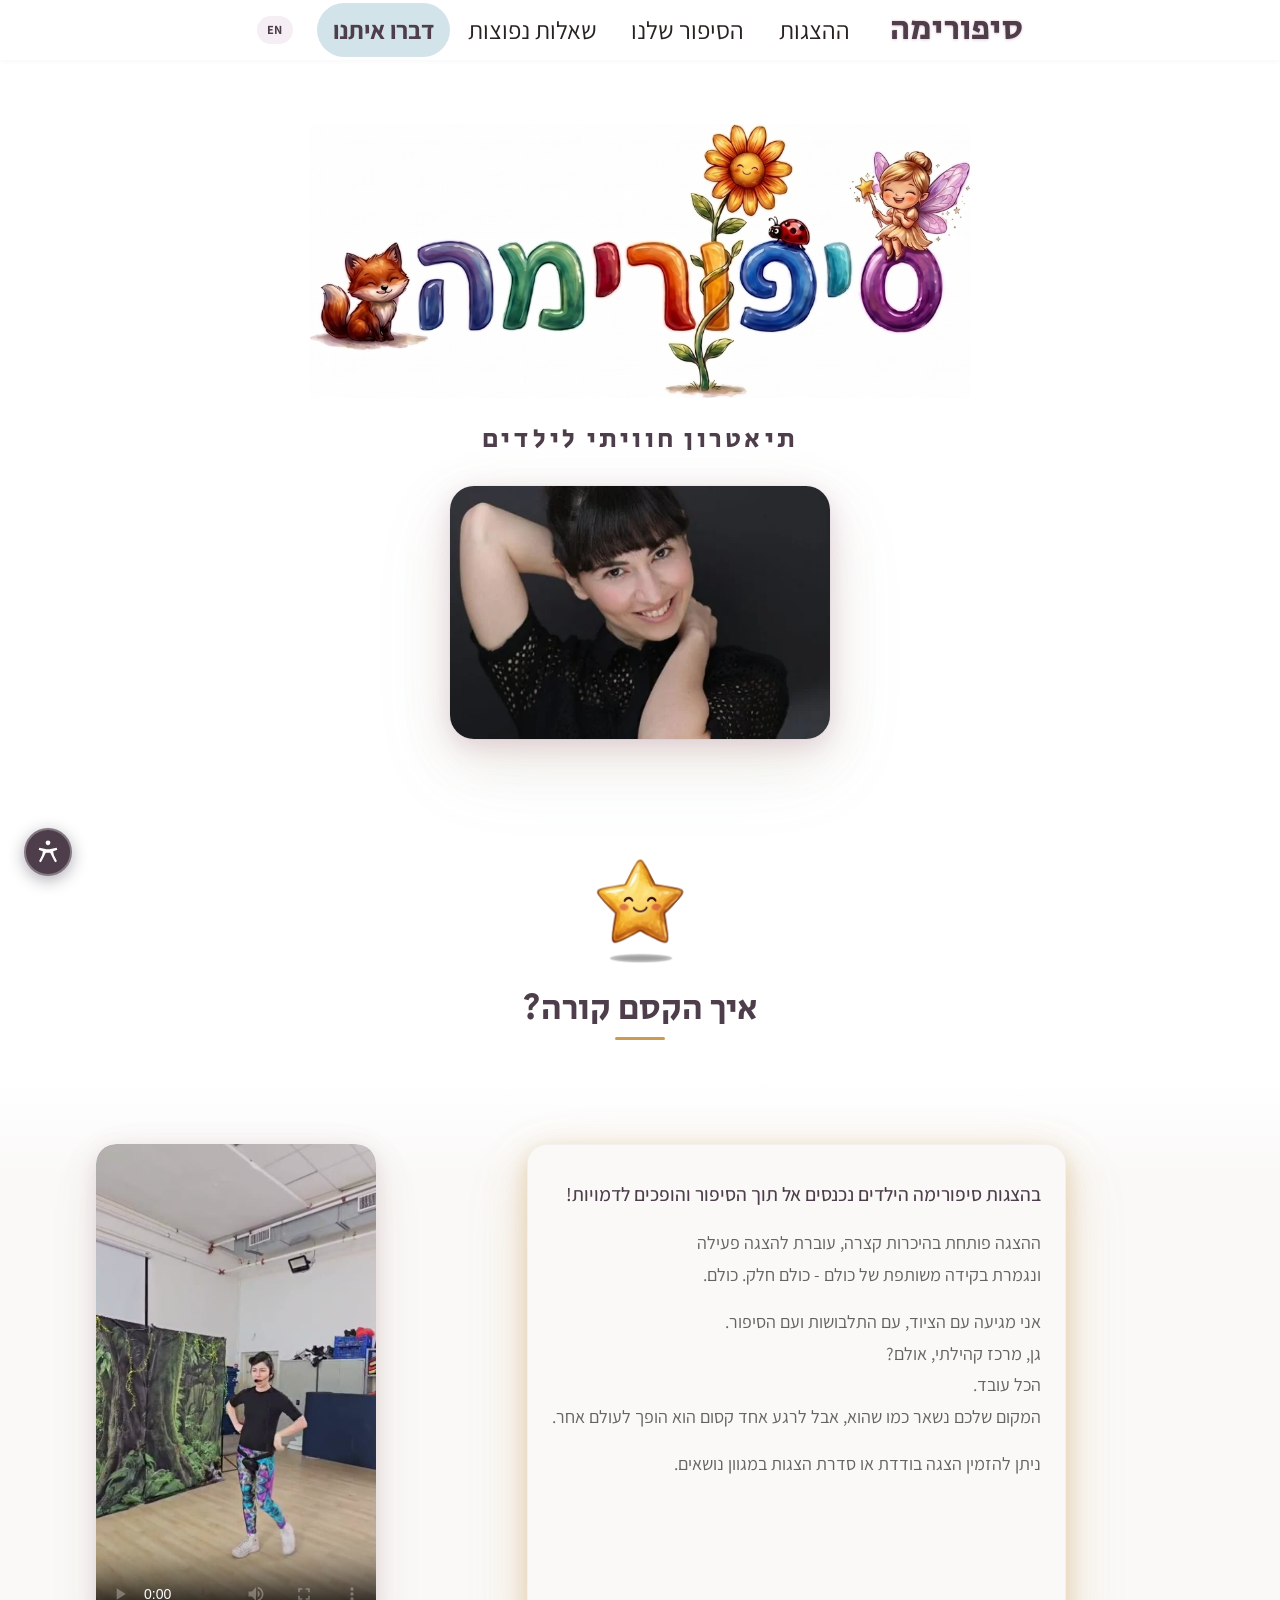
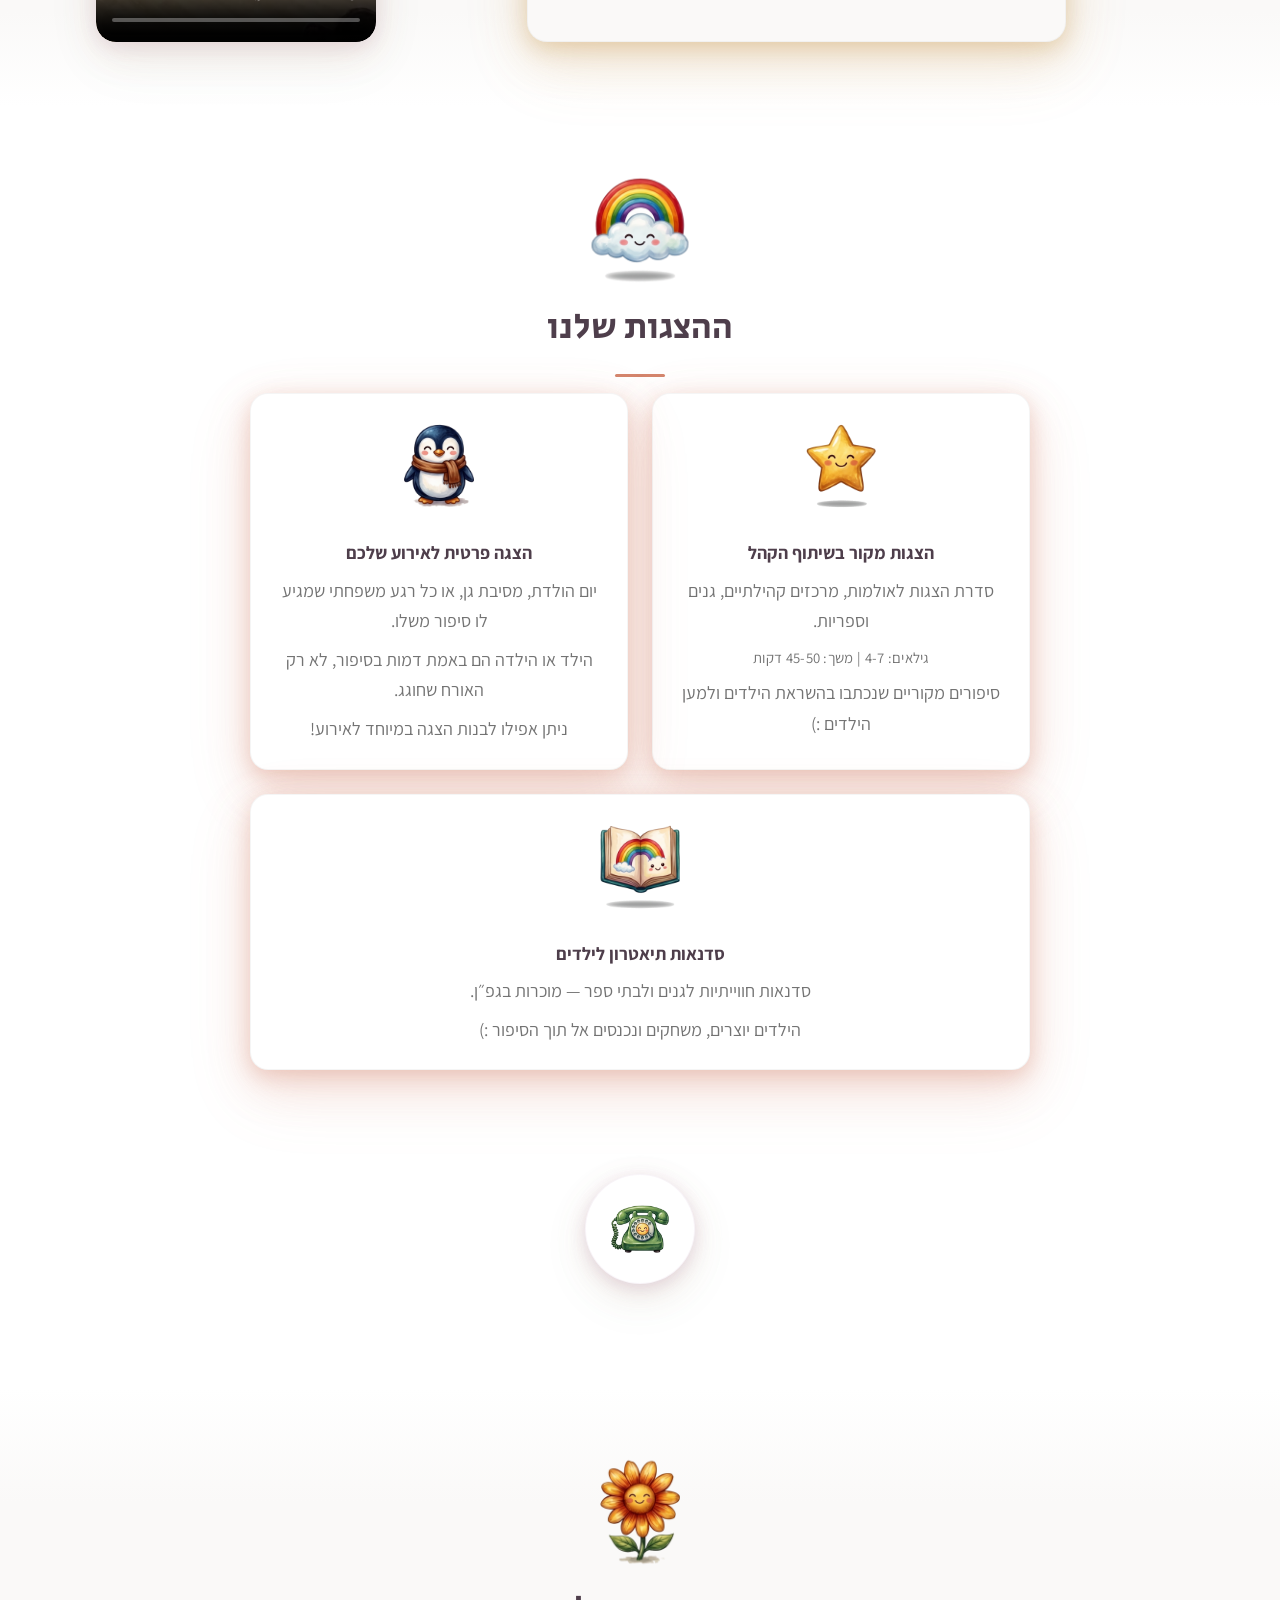
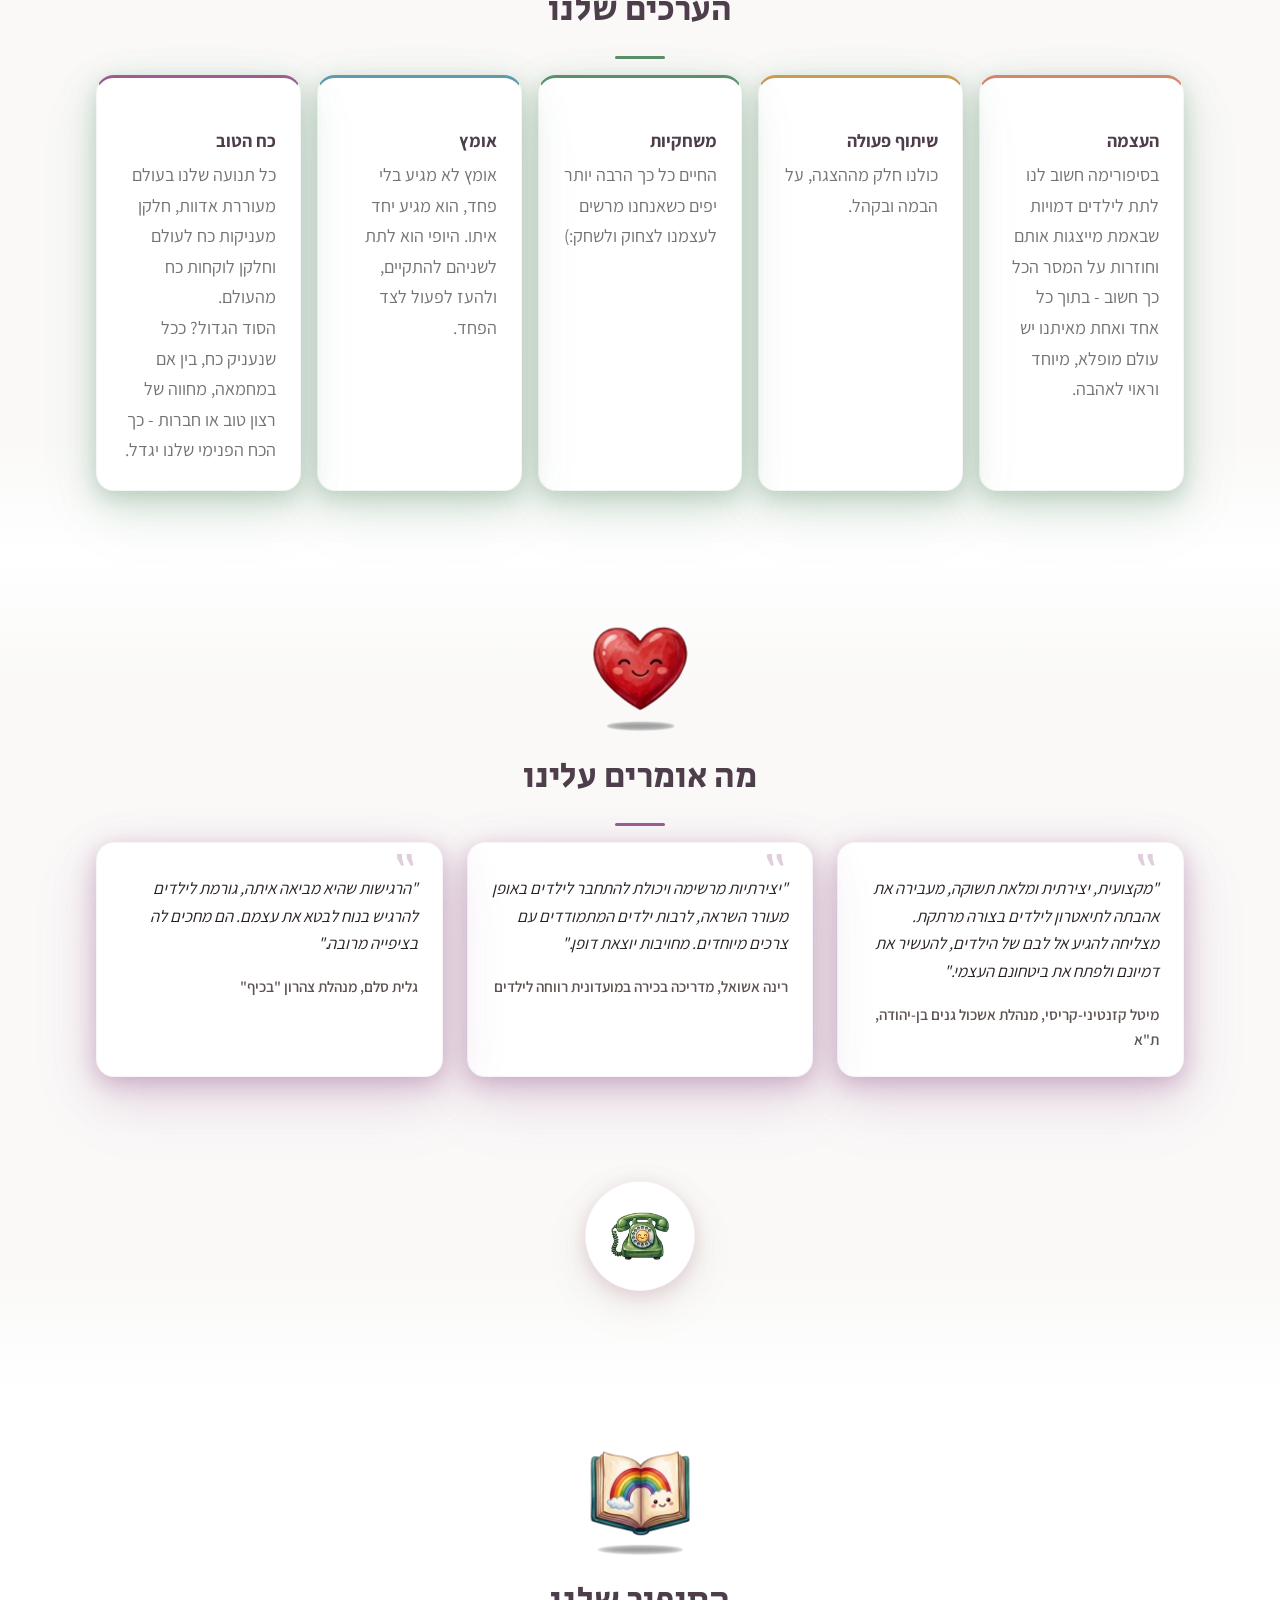
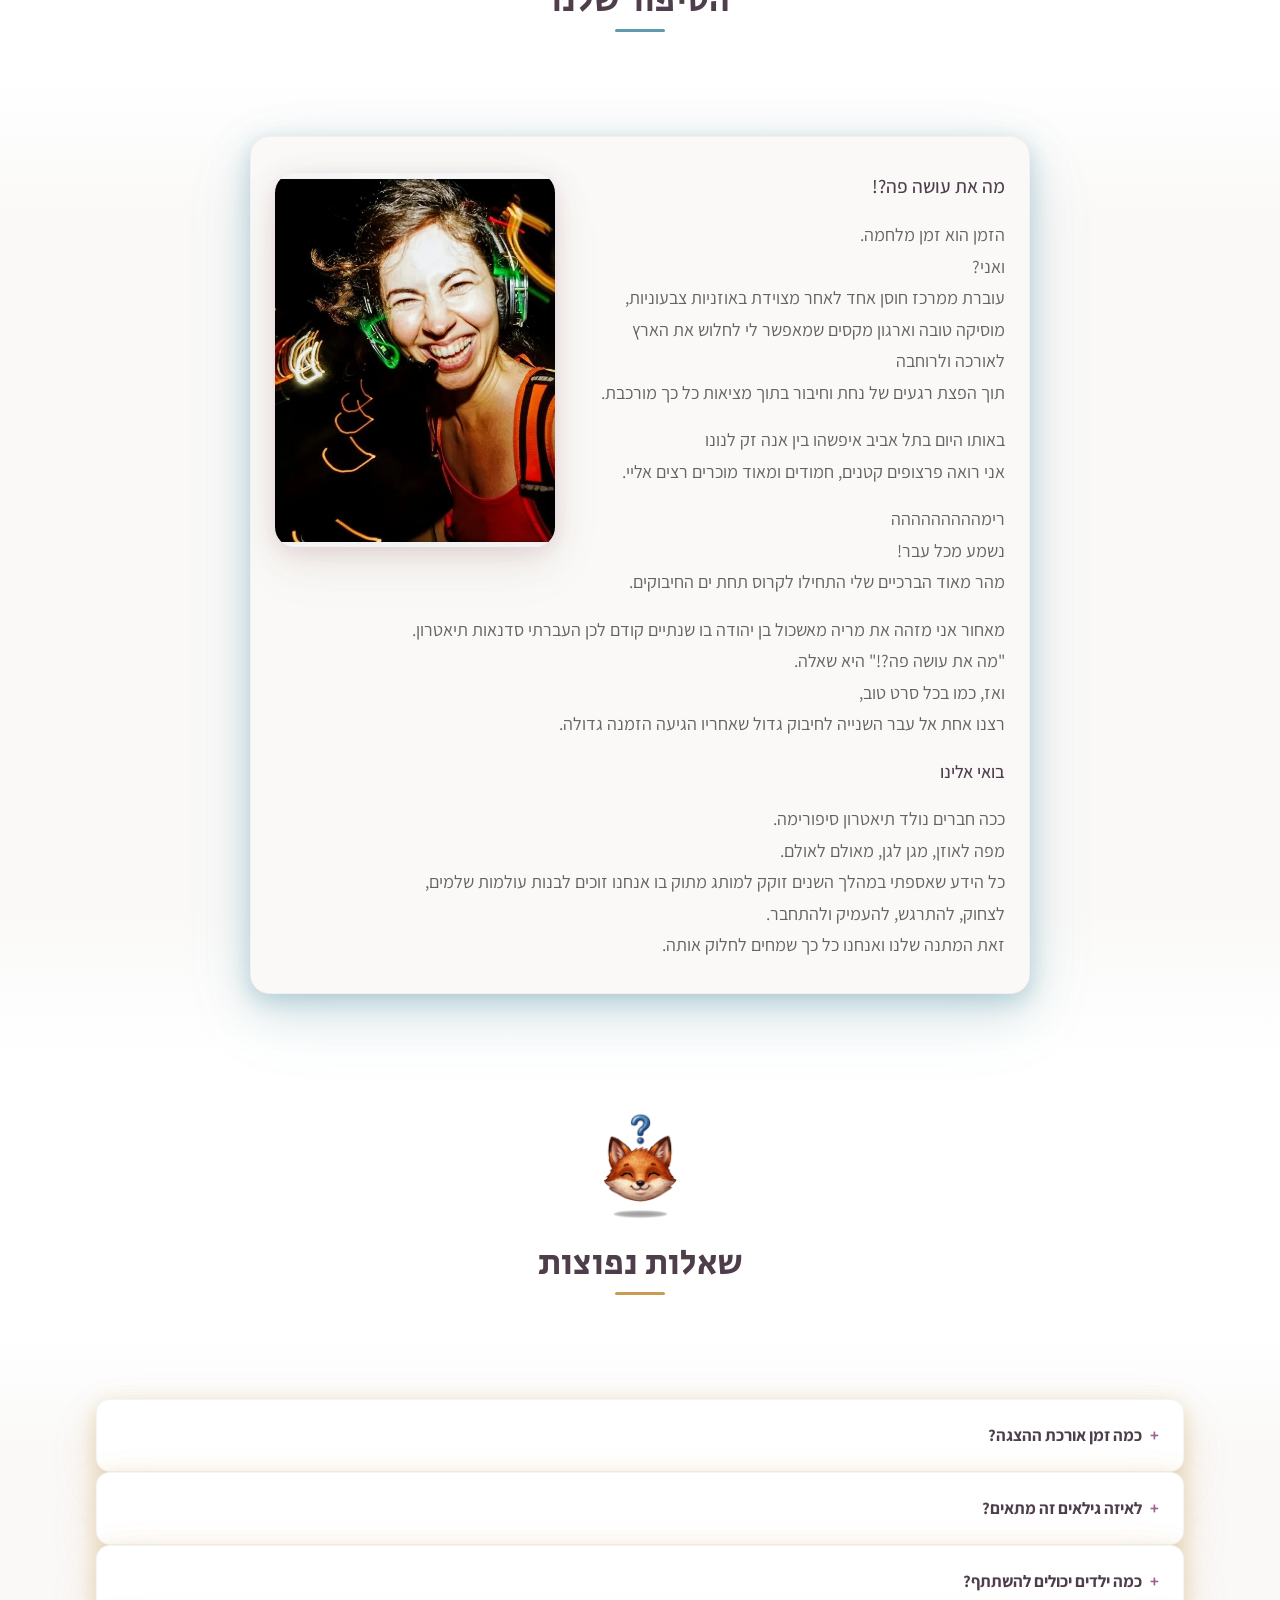
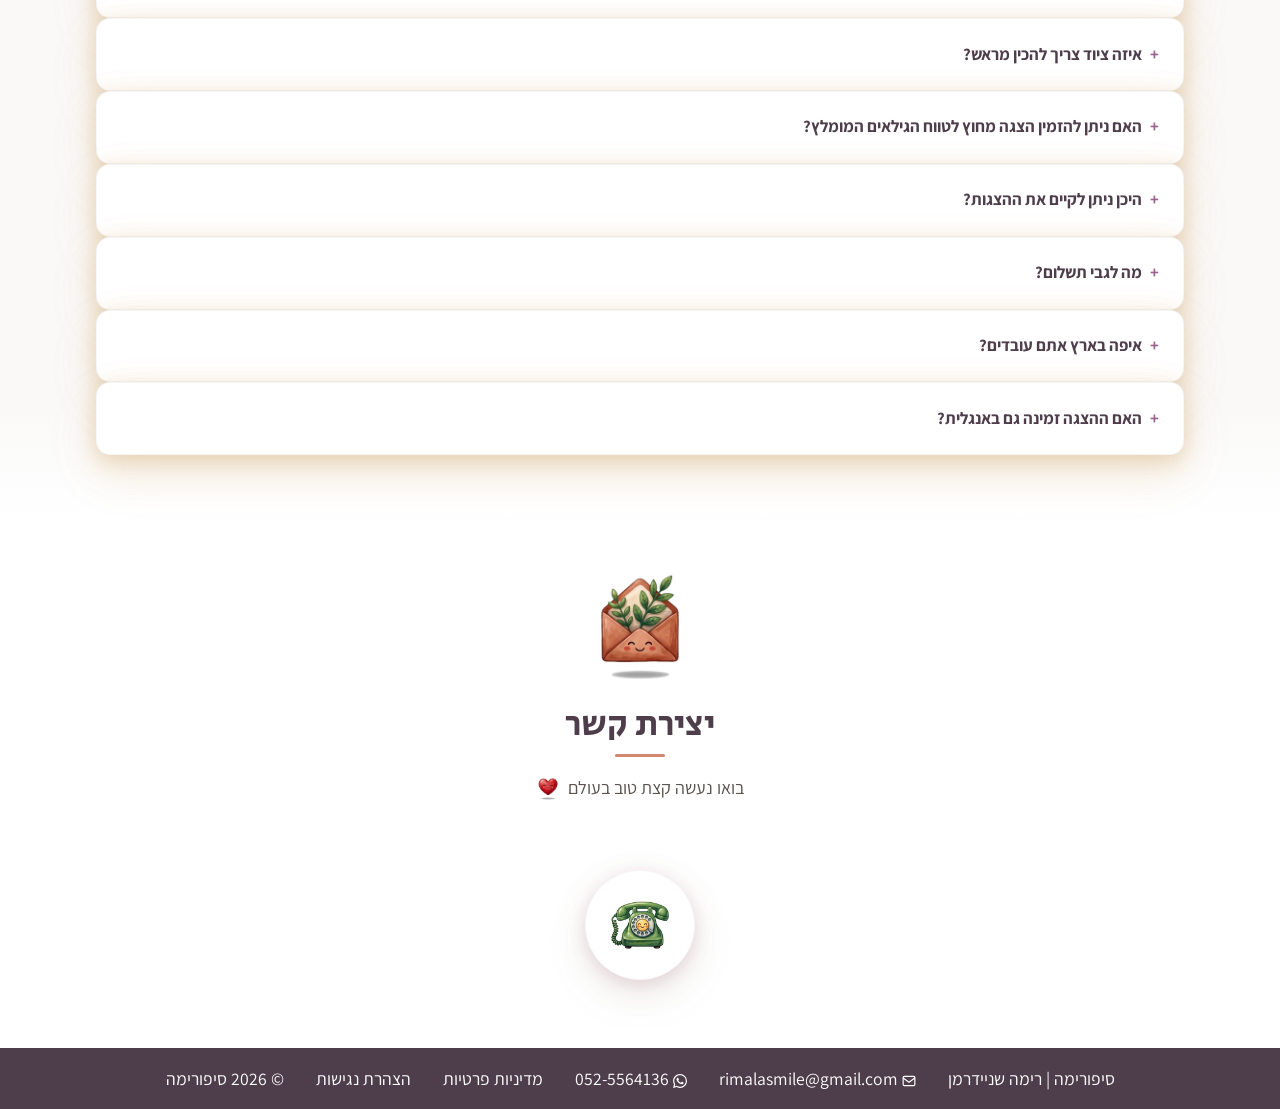
==== commit 1432ec27: "i18n: add English version + language switcher + bilingual FAQ - Full English page at /en/ with LTR l" ====
--- a/website/index.html
+++ b/website/index.html
@@ -19,6 +19,8 @@
   <meta name="twitter:description" content="הצגות בהשתתפות הילדים בכל הארץ. סדנאות תיאטרון (מוכרות בגפ״ן), ימי הולדת מיוחדים והצגות מגבשות. רימה שניידרמן.">
   <meta name="twitter:image" content="https://sipurima.com/assets/images/hero-rima-1200.jpg">
   <link rel="canonical" href="https://sipurima.com/">
+  <link rel="alternate" hreflang="he" href="https://sipurima.com/">
+  <link rel="alternate" hreflang="en" href="https://sipurima.com/en/">
   <link rel="icon" type="image/png" sizes="32x32" href="assets/favicon-32.png?v=2">
   <link rel="icon" type="image/png" sizes="16x16" href="assets/favicon-16.png?v=2">
   <link rel="apple-touch-icon" href="assets/apple-touch-icon.png?v=2">
@@ -26,7 +28,7 @@
   <link rel="preload" as="font" type="font/woff2" href="assets/fonts/secular-one-hebrew.woff2" crossorigin>
   <link rel="preload" as="font" type="font/woff2" href="assets/fonts/assistant-hebrew.woff2" crossorigin>
   <link rel="preload" as="font" type="font/woff2" href="assets/fonts/heebo-hebrew.woff2" crossorigin>
-  <link rel="stylesheet" href="style.css?v=4">
+  <link rel="stylesheet" href="style.css?v=5">
   <script type="application/ld+json">
   {
     "@context": "https://schema.org",
@@ -43,7 +45,7 @@
     "areaServed": "ישראל",
     "address": { "@type": "PostalAddress", "addressCountry": "IL" },
     "priceRange": "₪₪",
-    "knowsLanguage": "he",
+    "knowsLanguage": ["he", "en"],
     "keywords": "סיפורימה, רימלה, הצגות ילדים, הצגות בהשתתפות הילדים, סדנאות תיאטרון לילדים, סדנאות מוכרות בגפ״ן, ימי הולדת מיוחדים, הצגות מגבשות, תיאטרון ילדים, תיאטרון סיפור, רימה שניידרמן, רימה שנאידרמן, children's theater Israel, Sipurima, Rima Shnayderman, interactive theater for kids"
   }
   </script>
@@ -59,7 +61,8 @@
       {"@type": "Question", "name": "האם ניתן להזמין הצגה מחוץ לטווח הגילאים המומלץ?", "acceptedAnswer": {"@type": "Answer", "text": "כן! יש לנו תכנים שיתאימו גם לגילאי 3 וגם לגילאי 8, אבל מדובר בתכנים שונים ומגוונים ולכן עדיף לדבר איתנו קודם."}},
       {"@type": "Question", "name": "היכן ניתן לקיים את ההצגות?", "acceptedAnswer": {"@type": "Answer", "text": "גן, מרכז קהילתי, אולם, ספריה, סלון... כל מרחב שיהיה לילדים נעים לשבת בו."}},
       {"@type": "Question", "name": "מה לגבי תשלום?", "acceptedAnswer": {"@type": "Answer", "text": "אחרי שיחה ראשונית נשלח לכם הצעת מחיר מסודרת"}},
-      {"@type": "Question", "name": "איפה בארץ אתם עובדים?", "acceptedAnswer": {"@type": "Answer", "text": "סיפורימה מגיעה לכל הארץ. דברו איתנו, אנחנו נחמדים ;)"}}
+      {"@type": "Question", "name": "איפה בארץ אתם עובדים?", "acceptedAnswer": {"@type": "Answer", "text": "סיפורימה מגיעה לכל הארץ. דברו איתנו, אנחנו נחמדים ;)"}},
+      {"@type": "Question", "name": "האם ההצגה זמינה גם באנגלית?", "acceptedAnswer": {"@type": "Answer", "text": "כן! ההצגות שלנו זמינות בעברית ובאנגלית. ספרו לנו מה אתם מעדיפים כשאתם מזמינים."}}
     ]
   }
   </script>
@@ -157,6 +160,7 @@
         <li><a href="#contact" data-section="contact">דברו איתנו</a></li>
       </ul>
       <div class="nav__actions">
+        <a href="en/" class="nav__lang" aria-label="English">EN</a>
         <button class="nav__toggle" id="nav-toggle" aria-label="תפריט" aria-expanded="false"><span></span><span></span><span></span></button>
       </div>
     </div>
@@ -397,6 +401,11 @@
             <p>סיפורימה מגיעה לכל הארץ!<br>דברו איתנו, אנחנו נחמדים ;)</p>
           </details>
 
+          <details class="faq__item">
+            <summary>האם ההצגה זמינה גם באנגלית?</summary>
+            <p>כן! ההצגות שלנו זמינות בעברית ובאנגלית.<br>ספרו לנו מה אתם מעדיפים כשאתם מזמינים.</p>
+          </details>
+
         </div>
       </div>
 
--- a/website/style.css
+++ b/website/style.css
@@ -85,7 +85,7 @@
   --accent-blue: #5F9AAF;
   --accent-green: #5B906B;
   --accent-gold: #CB9B52;
-  --ink: #3A3230;
+  --ink: #2A2220;
   --ink-soft: #5C5350;
   --ink-muted: #6B6260;
   --bg: #fff;
@@ -132,7 +132,7 @@
   overflow-x: hidden;
   position: relative;
   font-family: 'Assistant', system-ui, -apple-system, 'Segoe UI', Arial, sans-serif;
-  font-size: 17px;
+  font-size: 18px;
   line-height: 1.65;
   color: var(--ink);
   background: var(--bg);
@@ -206,12 +206,15 @@
   font-weight: 400;
   font-size: 2.1rem;
   color: var(--heading);
-  text-shadow: 0 -1px 1px rgba(76,150,124,0.55), 1px -2px 3px rgba(76,150,124,0.35);
+  text-shadow: 0 1px 3px rgba(155,93,146,0.3), 0 -1px 2px rgba(212,134,110,0.2);
   transition: text-shadow 0.3s;
 }
 .nav__brand:hover {
-  color: rgb(76,150,124);
-  text-shadow: 0 -1px 2px rgba(76,150,124,0.75), 1px -2px 4px rgba(76,150,124,0.5);
+  color: var(--heading);
+  text-shadow:
+    0 0 10px rgba(155,93,146,0.55),
+    0 0 24px rgba(212,134,110,0.4),
+    0 0 44px rgba(91,144,107,0.25);
 }
 
 .nav__links {
@@ -225,13 +228,13 @@
 
 .nav__links a {
   display: block;
-  padding: 0.4rem 0.7rem;
+  padding: 0.4rem 1rem;
   text-decoration: none;
   color: var(--ink);
   font-weight: 400;
   font-size: 1.55rem;
   white-space: nowrap;
-  border-radius: var(--radius-sm);
+  border-radius: 999px;
   transition: background 0.15s;
 }
 .nav__links a:hover,
@@ -241,14 +244,14 @@
 .nav__links a[data-section="about"]:hover,
 .nav__links a[data-section="about"]:focus              { background: rgba(155,93,146,0.18); }
 .nav__links a[data-section="faq"]:hover,
-.nav__links a[data-section="faq"]:focus                { background: rgba(91,144,107,0.2); }
+.nav__links a[data-section="faq"]:focus                { background: rgba(210,120,50,0.2); }
 .nav__links a[data-section="contact"]:hover,
 .nav__links a[data-section="contact"]:focus            { background: rgba(95,154,175,0.22); }
 
-.nav__links a.is-active                                { color: var(--heading); font-weight: 700; border-radius: 999px; padding: 0.4rem 1rem; }
+.nav__links a.is-active                                { color: var(--heading); font-weight: 700; }
 .nav__links a[data-section="shows"].is-active          { background: rgba(212,134,110,0.25); }
 .nav__links a[data-section="about"].is-active          { background: rgba(155,93,146,0.22); }
-.nav__links a[data-section="faq"].is-active            { background: rgba(91,144,107,0.25); }
+.nav__links a[data-section="faq"].is-active            { background: rgba(210,120,50,0.25); }
 .nav__links a[data-section="contact"].is-active        { background: rgba(95,154,175,0.28); }
 
 /* Hamburger — hidden on desktop, visible on mobile via media query */
@@ -273,8 +276,29 @@
 .nav__toggle[aria-expanded="true"] span:nth-child(2) { opacity: 0; }
 .nav__toggle[aria-expanded="true"] span:nth-child(3) { transform: translateY(-7.5px) rotate(-45deg); }
 
-/* Nav actions container — only holds hamburger now */
-.nav__actions { display: none; }
+/* Nav actions container */
+.nav__actions { display: flex; align-items: center; gap: 0.5rem; }
+
+/* Language switcher */
+.nav__lang {
+  display: inline-flex;
+  align-items: center;
+  justify-content: center;
+  text-decoration: none;
+  font-family: 'Assistant', sans-serif;
+  font-weight: 700;
+  font-size: 0.78rem;
+  letter-spacing: 0.04em;
+  color: var(--heading);
+  background: rgba(155,93,146,0.1);
+  border-radius: 999px;
+  padding: 0.25rem 0.6rem;
+  transition: background 0.15s, color 0.15s;
+}
+.nav__lang:hover, .nav__lang:focus {
+  background: rgba(155,93,146,0.25);
+  color: var(--heading);
+}
 
 .scroll-section { scroll-margin-top: 60px; }
 
@@ -502,13 +526,13 @@
   background: #fff;
   border-radius: 18px;
   padding: var(--space-3);
-  box-shadow: var(--glow);
+  box-shadow: 0 6px 20px rgba(212,134,110,0.3), 0 14px 44px rgba(212,134,110,0.22), 0 24px 68px rgba(212,134,110,0.12);
   border: 1px solid rgba(0,0,0,0.04);
   text-align: center;
   transition: box-shadow 0.3s ease, transform 0.3s ease;
 }
 .service-card:hover {
-  box-shadow: var(--glow-hover);
+  box-shadow: 0 10px 30px rgba(212,134,110,0.45), 0 22px 58px rgba(212,134,110,0.32), 0 34px 84px rgba(212,134,110,0.18);
   transform: translateY(-3px);
 }
 .cta-wrap {
@@ -594,7 +618,6 @@
   background: var(--bg-alt);
   border-radius: 20px;
   padding: var(--space-4) var(--space-3);
-  box-shadow: 0 4px 16px rgba(155,93,146,0.14), 0 12px 40px rgba(212,134,110,0.1), 0 18px 56px rgba(91,144,107,0.06);
   border: 1px solid rgba(0,0,0,0.03);
   max-width: 780px;
   margin: 0 auto;
@@ -602,8 +625,21 @@
   transition: box-shadow 0.3s ease, transform 0.3s ease;
 }
 .content-card:hover {
-  box-shadow: var(--glow-hover);
   transform: translateY(-2px);
+}
+
+/* Content card shadows — matched to section color */
+#shows .content-card {
+  box-shadow: 0 6px 20px rgba(203,155,82,0.3), 0 14px 44px rgba(203,155,82,0.22), 0 24px 68px rgba(203,155,82,0.12);
+}
+#shows .content-card:hover {
+  box-shadow: 0 10px 30px rgba(203,155,82,0.45), 0 22px 58px rgba(203,155,82,0.32), 0 34px 84px rgba(203,155,82,0.18);
+}
+#about .content-card {
+  box-shadow: 0 6px 20px rgba(95,154,175,0.3), 0 14px 44px rgba(95,154,175,0.22), 0 24px 68px rgba(95,154,175,0.12);
+}
+#about .content-card:hover {
+  box-shadow: 0 10px 30px rgba(95,154,175,0.45), 0 22px 58px rgba(95,154,175,0.32), 0 34px 84px rgba(95,154,175,0.18);
 }
 .content-card p:last-child { margin-bottom: 0; }
 .content-card p { color: rgba(0,0,0,0.6); font-weight: 400; line-height: 1.75; }
@@ -654,13 +690,13 @@
 .values__item {
   padding: var(--space-3);
   border-radius: 18px;
-  box-shadow: var(--glow-subtle);
+  box-shadow: 0 6px 20px rgba(91,144,107,0.26), 0 14px 40px rgba(91,144,107,0.18), 0 22px 60px rgba(91,144,107,0.1);
   border: 1px solid rgba(0,0,0,0.04);
   background: #fff;
   transition: box-shadow 0.3s ease, transform 0.3s ease;
 }
 .values__item:hover {
-  box-shadow: var(--glow-subtle-hover);
+  box-shadow: 0 10px 30px rgba(91,144,107,0.4), 0 22px 58px rgba(91,144,107,0.28), 0 34px 80px rgba(91,144,107,0.16);
   transform: translateY(-2px);
 }
 .values__item h4 {
@@ -782,7 +818,7 @@
   border-radius: 18px;
   padding: var(--space-3);
   padding-top: calc(var(--space-3) + 0.5rem);
-  box-shadow: var(--glow);
+  box-shadow: 0 6px 20px rgba(155,93,146,0.3), 0 14px 44px rgba(155,93,146,0.22), 0 24px 68px rgba(155,93,146,0.12);
   border: 1px solid rgba(0,0,0,0.04);
   margin: 0;
   position: relative;
@@ -800,7 +836,7 @@
   font-family: Georgia, serif;
 }
 .testimonial:hover {
-  box-shadow: var(--glow-hover);
+  box-shadow: 0 10px 30px rgba(155,93,146,0.45), 0 22px 58px rgba(155,93,146,0.32), 0 34px 84px rgba(155,93,146,0.18);
   transform: translateY(-2px);
 }
 .testimonial p {
@@ -825,13 +861,13 @@
 .faq__item {
   background: #fff;
   border-radius: 14px;
-  box-shadow: 0 3px 12px rgba(155,93,146,0.09), 0 8px 26px rgba(212,134,110,0.07), 0 12px 38px rgba(91,144,107,0.04);
+  box-shadow: 0 5px 18px rgba(203,155,82,0.26), 0 12px 34px rgba(203,155,82,0.18), 0 20px 52px rgba(203,155,82,0.1);
   border: 1px solid rgba(0,0,0,0.04);
   padding: var(--space-2) var(--space-3);
   transition: box-shadow 0.3s ease;
 }
 .faq__item:hover {
-  box-shadow: 0 5px 16px rgba(155,93,146,0.14), 0 12px 34px rgba(212,134,110,0.1), 0 18px 50px rgba(91,144,107,0.06);
+  box-shadow: 0 10px 28px rgba(203,155,82,0.4), 0 20px 50px rgba(203,155,82,0.28), 0 30px 70px rgba(203,155,82,0.16);
 }
 .faq__item summary {
   cursor: pointer;
@@ -1122,6 +1158,263 @@
   margin-top: 0.5rem;
 }
 
+/* ============ Catalog page ============ */
+.catalog__subtitle {
+  color: var(--ink-soft);
+  font-size: 1.1rem;
+  margin-top: 0.3rem;
+}
+
+.catalog__filters {
+  display: flex;
+  flex-wrap: wrap;
+  gap: 1rem;
+  align-items: flex-start;
+  margin-bottom: 2rem;
+  padding: 1.2rem;
+  background: rgba(255,255,255,0.7);
+  border-radius: var(--radius);
+  border: 1px solid rgba(0,0,0,0.06);
+}
+
+.filter-group {
+  display: flex;
+  flex-wrap: wrap;
+  align-items: center;
+  gap: 0.4rem;
+  width: 100%;
+}
+
+.filter-group__label {
+  font-weight: 600;
+  font-size: 0.88rem;
+  color: var(--heading);
+  min-width: 3.5rem;
+}
+
+.filter-group__tags {
+  display: flex;
+  flex-wrap: wrap;
+  gap: 0.35rem;
+}
+
+.filter-tag {
+  display: inline-block;
+  padding: 0.3rem 0.75rem;
+  font-size: 0.82rem;
+  font-family: 'Assistant', sans-serif;
+  border: 1px solid rgba(0,0,0,0.12);
+  border-radius: 999px;
+  background: #fff;
+  color: var(--ink);
+  cursor: pointer;
+  transition: background 0.15s, border-color 0.15s, color 0.15s;
+}
+.filter-tag:hover {
+  border-color: var(--accent-purple);
+  color: var(--accent-purple);
+}
+.filter-tag--active {
+  background: var(--accent-purple);
+  border-color: var(--accent-purple);
+  color: #fff;
+}
+
+.filter-reset {
+  font-family: 'Assistant', sans-serif;
+  font-size: 0.85rem;
+  background: none;
+  border: none;
+  color: var(--accent-pink);
+  cursor: pointer;
+  text-decoration: underline;
+  padding: 0.3rem 0;
+}
+
+.catalog__grid {
+  display: grid;
+  grid-template-columns: 1fr;
+  gap: 1.2rem;
+}
+
+.catalog-card {
+  background: #fff;
+  border-radius: var(--radius);
+  padding: 1.4rem;
+  display: flex;
+  gap: 1rem;
+  align-items: flex-start;
+  cursor: pointer;
+  transition: box-shadow 0.2s, transform 0.2s;
+  box-shadow: 0 2px 10px rgba(212,134,110,0.15), 0 6px 24px rgba(212,134,110,0.08);
+}
+.catalog-card:hover {
+  transform: translateY(-2px);
+  box-shadow: 0 6px 20px rgba(212,134,110,0.28), 0 14px 40px rgba(212,134,110,0.15);
+}
+
+.catalog-card__body {
+  flex: 1;
+  min-width: 0;
+}
+
+.catalog-card__title {
+  font-family: 'Secular One', 'Assistant', sans-serif;
+  font-size: 1.15rem;
+  font-weight: 400;
+  color: var(--heading);
+  margin-bottom: 0.4rem;
+}
+
+.catalog-card__badges {
+  display: flex;
+  flex-wrap: wrap;
+  gap: 0.35rem;
+  margin-bottom: 0.5rem;
+}
+
+.catalog-card__kit-badge {
+  display: inline-block;
+  background: var(--accent-gold);
+  color: #fff;
+  font-size: 0.72rem;
+  font-weight: 700;
+  padding: 0.2rem 0.6rem;
+  border-radius: 999px;
+}
+
+.catalog-card__series-badge {
+  display: inline-block;
+  background: var(--accent-purple);
+  color: #fff;
+  font-size: 0.72rem;
+  font-weight: 700;
+  padding: 0.2rem 0.6rem;
+  border-radius: 999px;
+}
+
+.catalog-card__holiday-badge {
+  display: inline-block;
+  background: var(--accent-blue);
+  color: #fff;
+  font-size: 0.72rem;
+  font-weight: 700;
+  padding: 0.2rem 0.6rem;
+  border-radius: 999px;
+}
+
+.catalog-card__synopsis {
+  font-size: 0.92rem;
+  line-height: 1.7;
+  color: var(--ink-soft);
+  display: -webkit-box;
+  -webkit-line-clamp: 2;
+  -webkit-box-orient: vertical;
+  overflow: hidden;
+  transition: all 0.3s;
+}
+
+.catalog-card--expanded .catalog-card__synopsis {
+  -webkit-line-clamp: unset;
+  overflow: visible;
+}
+
+.catalog-card__values {
+  display: flex;
+  flex-wrap: wrap;
+  gap: 0.3rem;
+  margin-top: 0.5rem;
+}
+
+.catalog-card__value {
+  display: inline-block;
+  font-size: 0.75rem;
+  padding: 0.15rem 0.55rem;
+  border-radius: 999px;
+  background: rgba(91,144,107,0.1);
+  color: var(--accent-green);
+  font-weight: 500;
+}
+
+.catalog__empty {
+  text-align: center;
+  color: var(--ink-soft);
+  padding: 3rem 1rem;
+  font-size: 1.05rem;
+}
+
+.catalog__cta {
+  text-align: center;
+  padding: 2rem 0 3rem;
+}
+.catalog__cta-text {
+  font-size: 1.15rem;
+  color: var(--heading);
+  margin-bottom: 1rem;
+}
+
+@media (min-width: 600px) {
+  .catalog__grid { grid-template-columns: repeat(2, 1fr); }
+}
+@media (min-width: 960px) {
+  .catalog__grid { grid-template-columns: repeat(3, 1fr); }
+  .catalog-card { text-align: center; align-items: center; }
+  .catalog-card__values { justify-content: center; }
+  .catalog-card__badges { justify-content: center; }
+}
+
+/* ============ LTR overrides (English page) ============ */
+html[dir="ltr"] body {
+  direction: ltr;
+  text-align: left;
+}
+html[dir="ltr"] .story-photo {
+  float: right;
+  margin: 0.25rem 0 var(--space-2) var(--space-3);
+}
+html[dir="ltr"] .faq__item summary::before {
+  margin-left: 0;
+  margin-right: 0.5rem;
+}
+html[dir="ltr"] .testimonial::before {
+  right: auto;
+  left: var(--space-3);
+}
+html[dir="ltr"] .mini-testimonial {
+  border-right: none;
+  border-left: 4px solid var(--accent-purple);
+  text-align: left;
+}
+html[dir="ltr"] .a11y-panel {
+  direction: ltr;
+  text-align: left;
+}
+html[dir="ltr"] .a11y-panel button {
+  text-align: left;
+}
+html[dir="ltr"] .field input,
+html[dir="ltr"] .field select {
+  direction: ltr;
+}
+html[dir="ltr"] .pricing th,
+html[dir="ltr"] .pricing td {
+  text-align: left;
+}
+html[dir="ltr"] .a11y-widget {
+  left: auto;
+  right: 1.5rem;
+}
+html[dir="ltr"] .a11y-panel {
+  left: auto;
+  right: 0;
+}
+@media (max-width: 767px) {
+  html[dir="ltr"] .nav__links {
+    right: 0;
+    left: 0;
+  }
+}
+
 @media (prefers-reduced-motion: reduce) {
   html { scroll-behavior: auto; }
   * { transition: none !important; animation: none !important; }
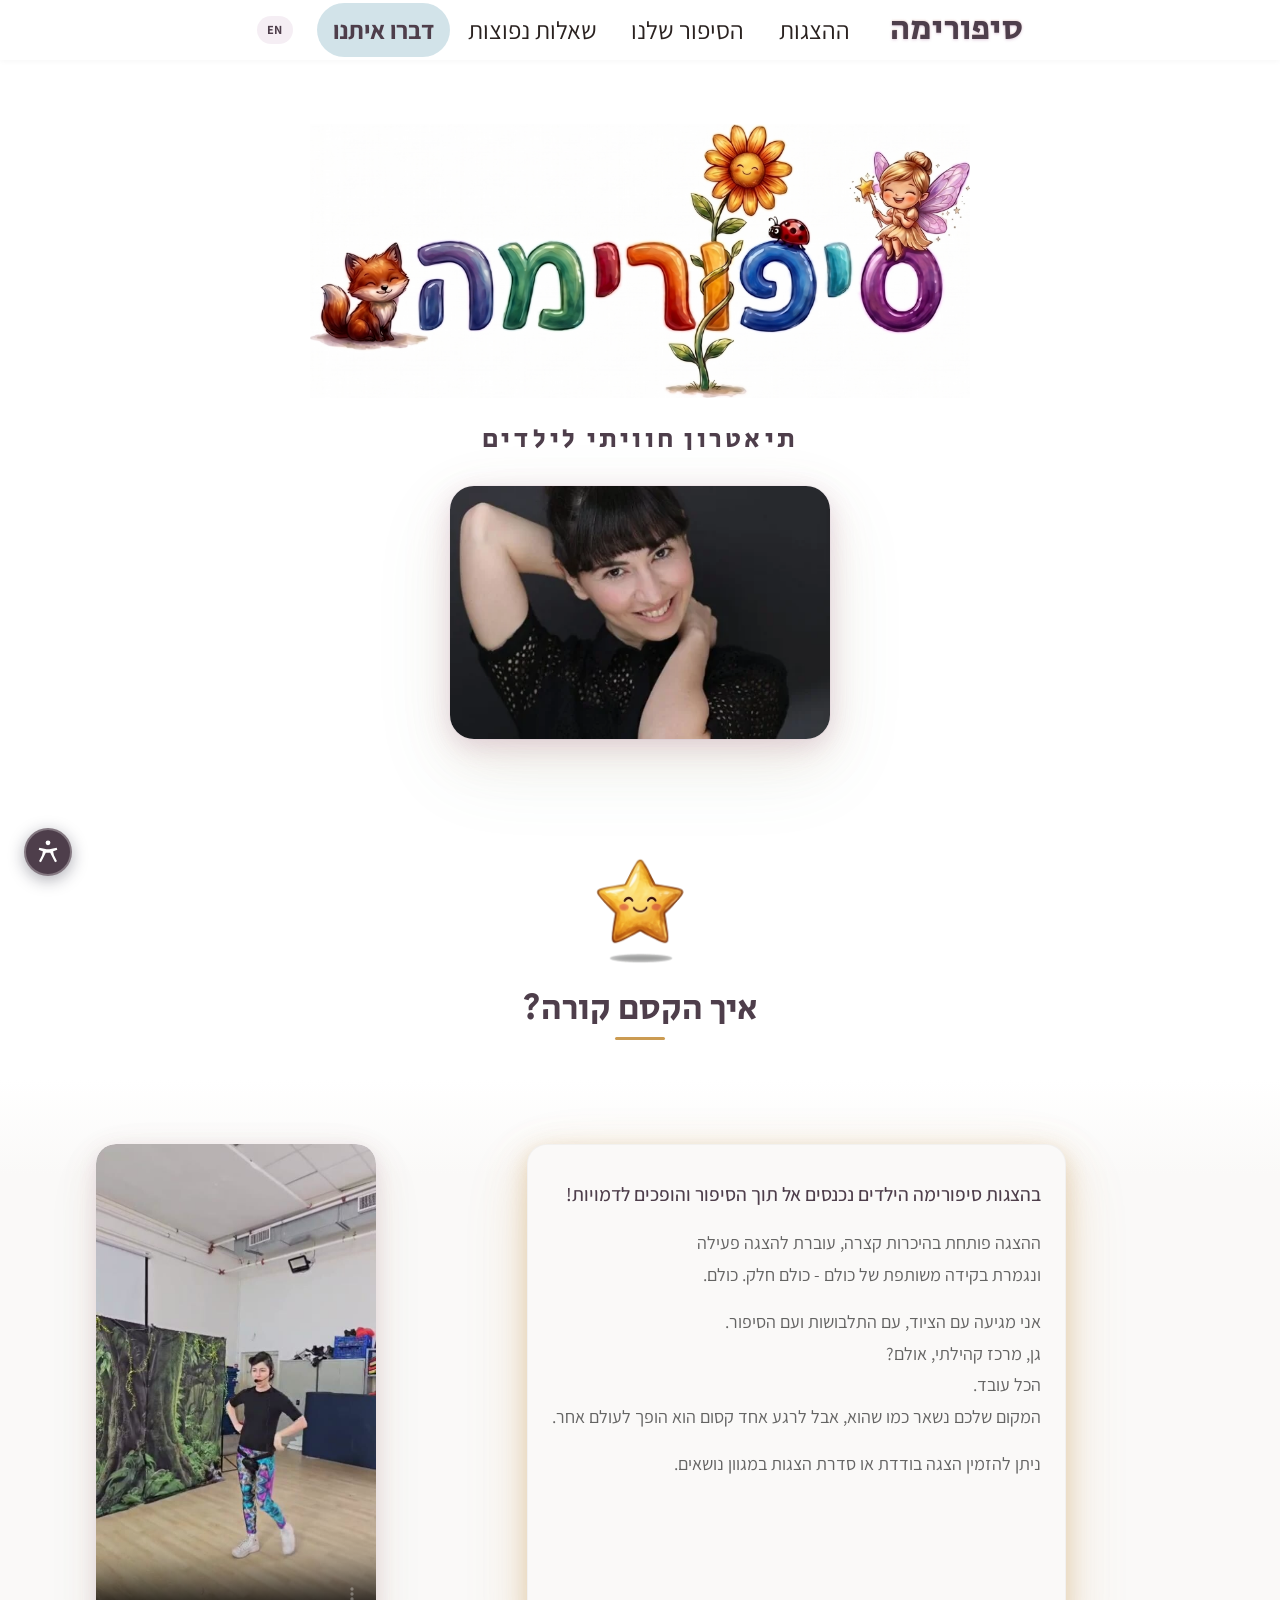
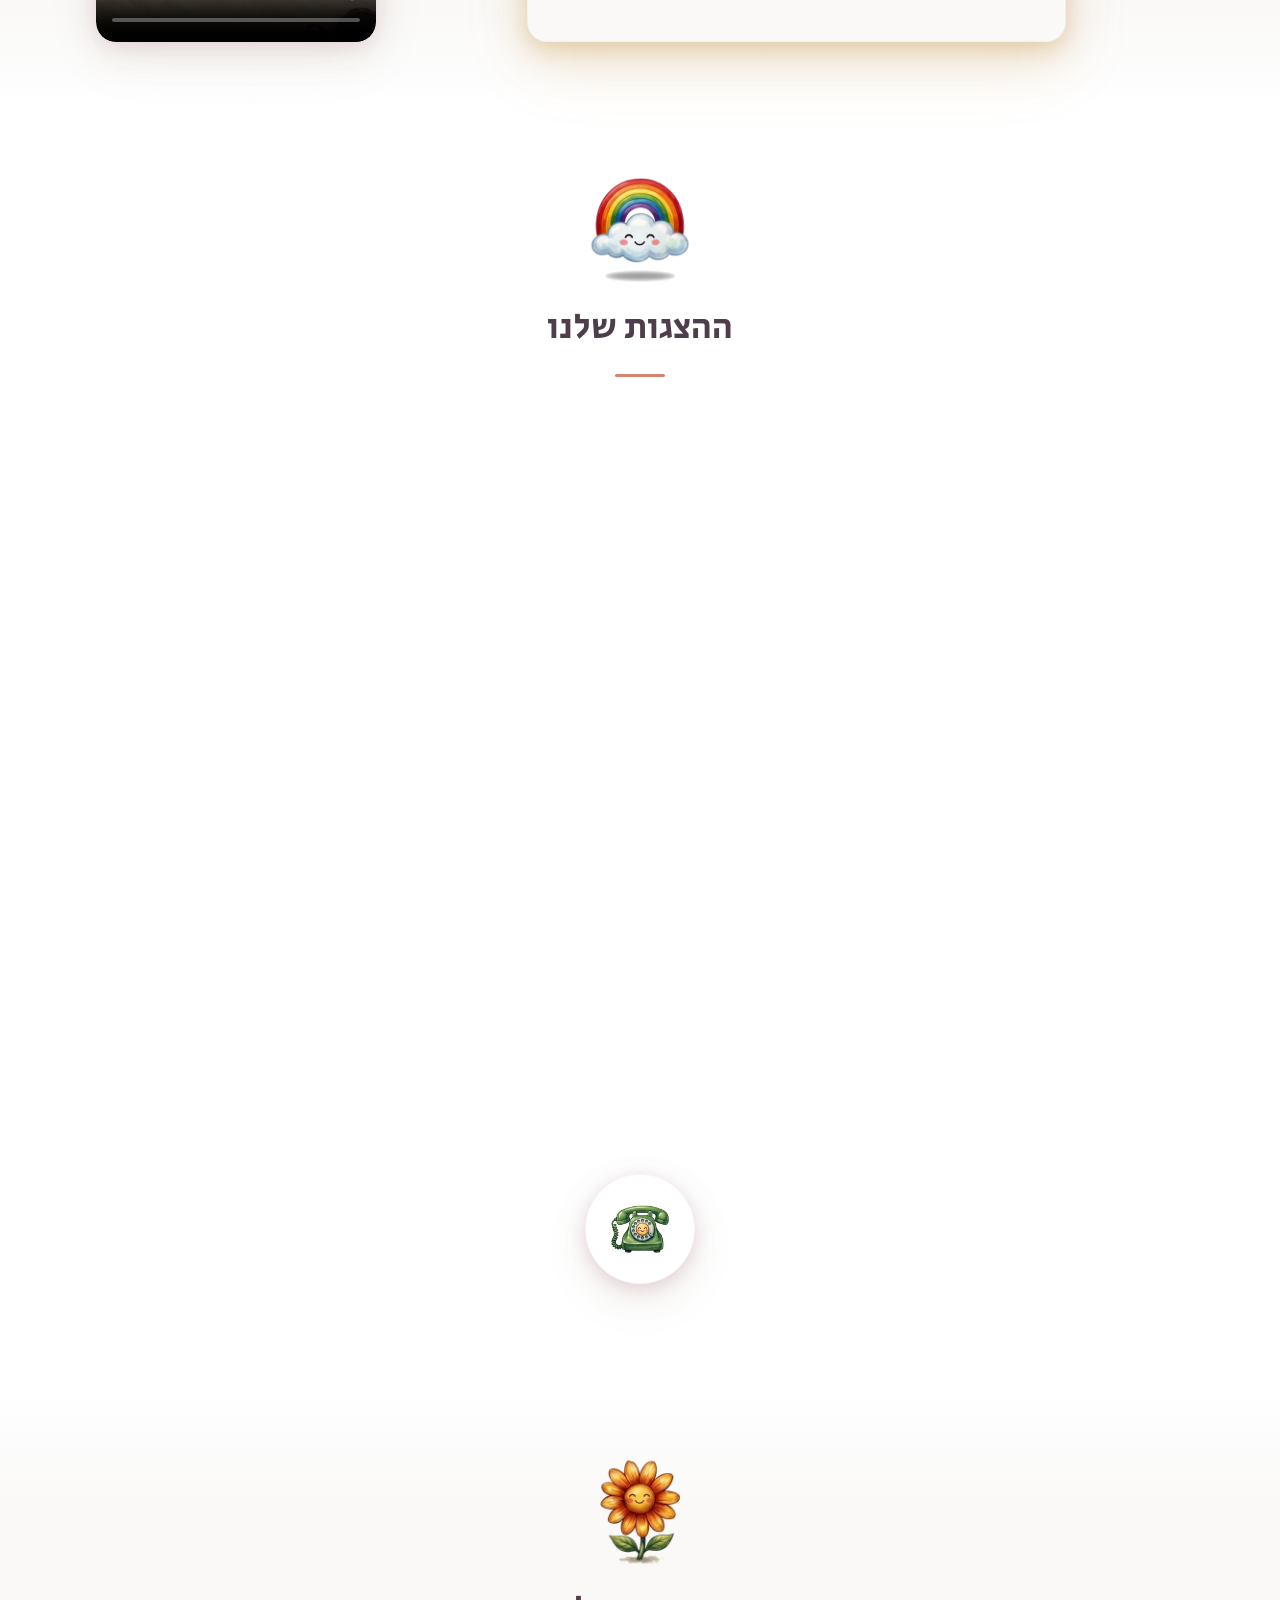
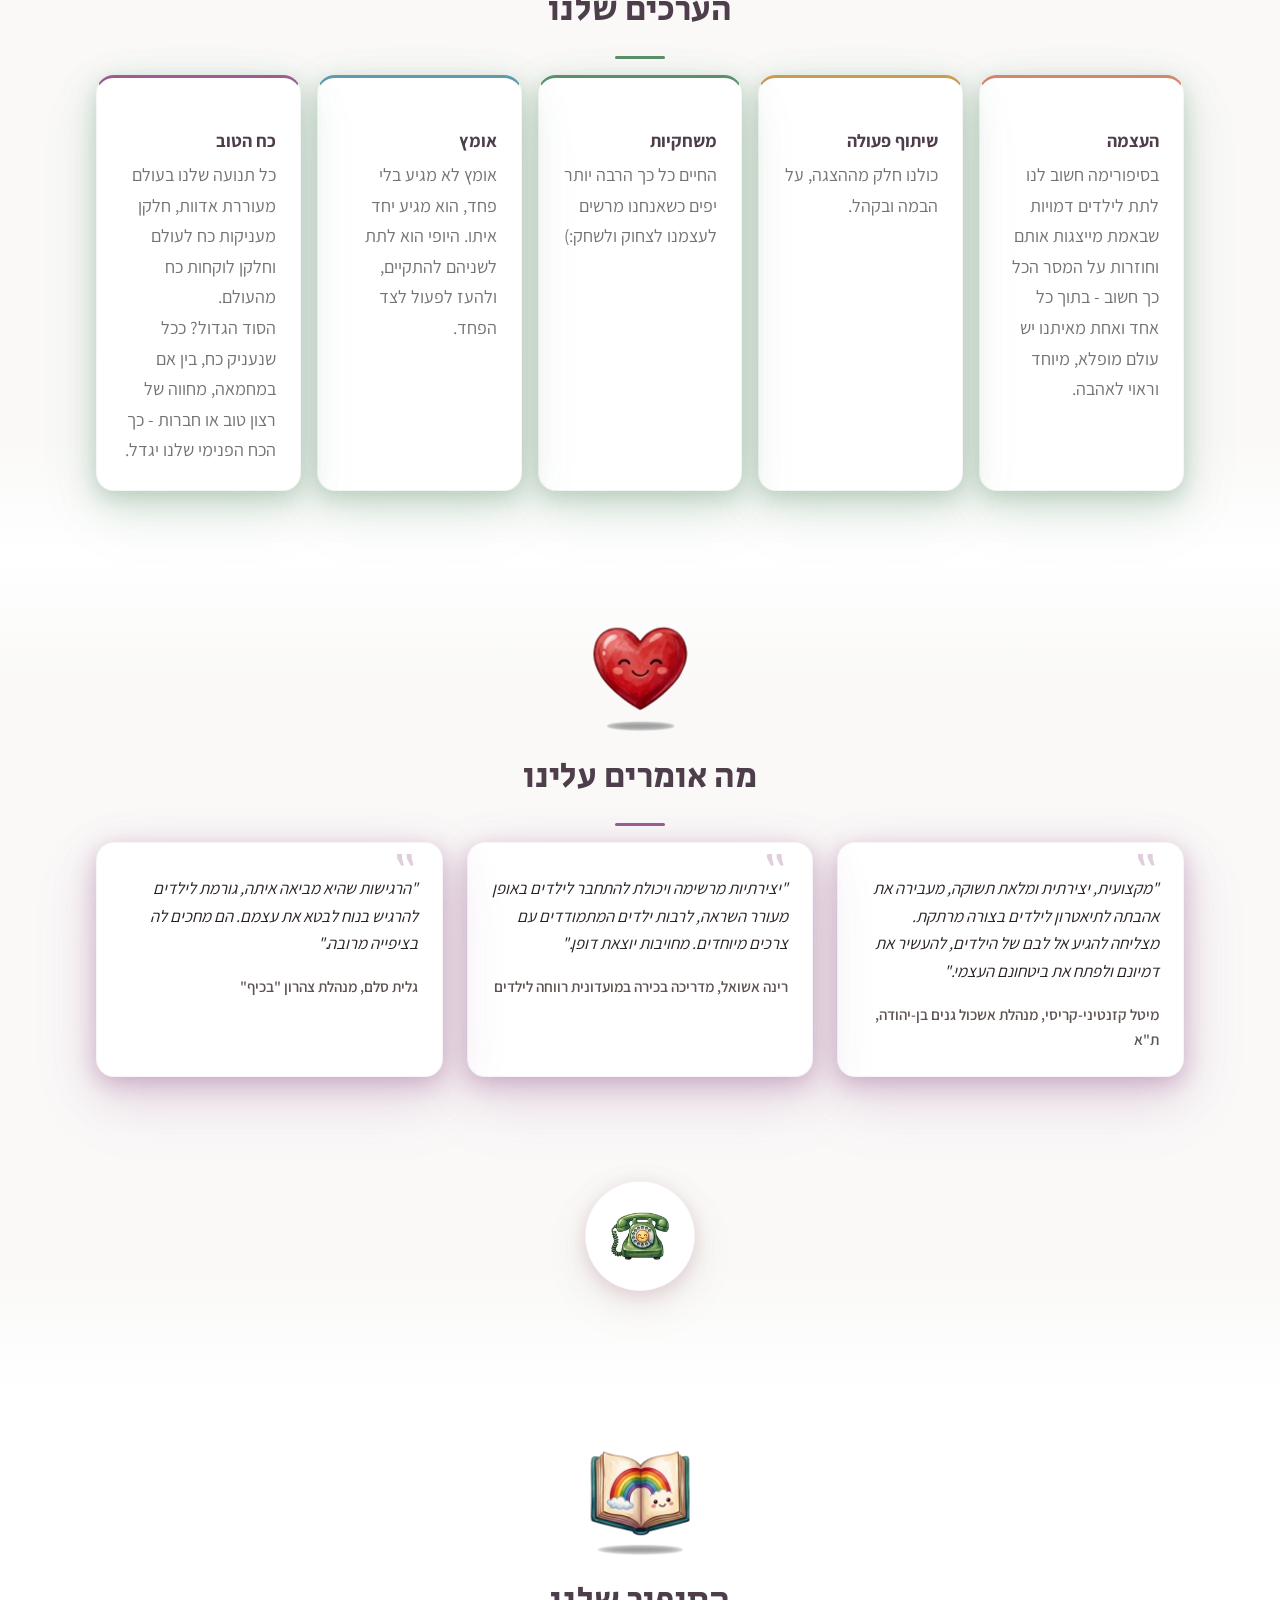
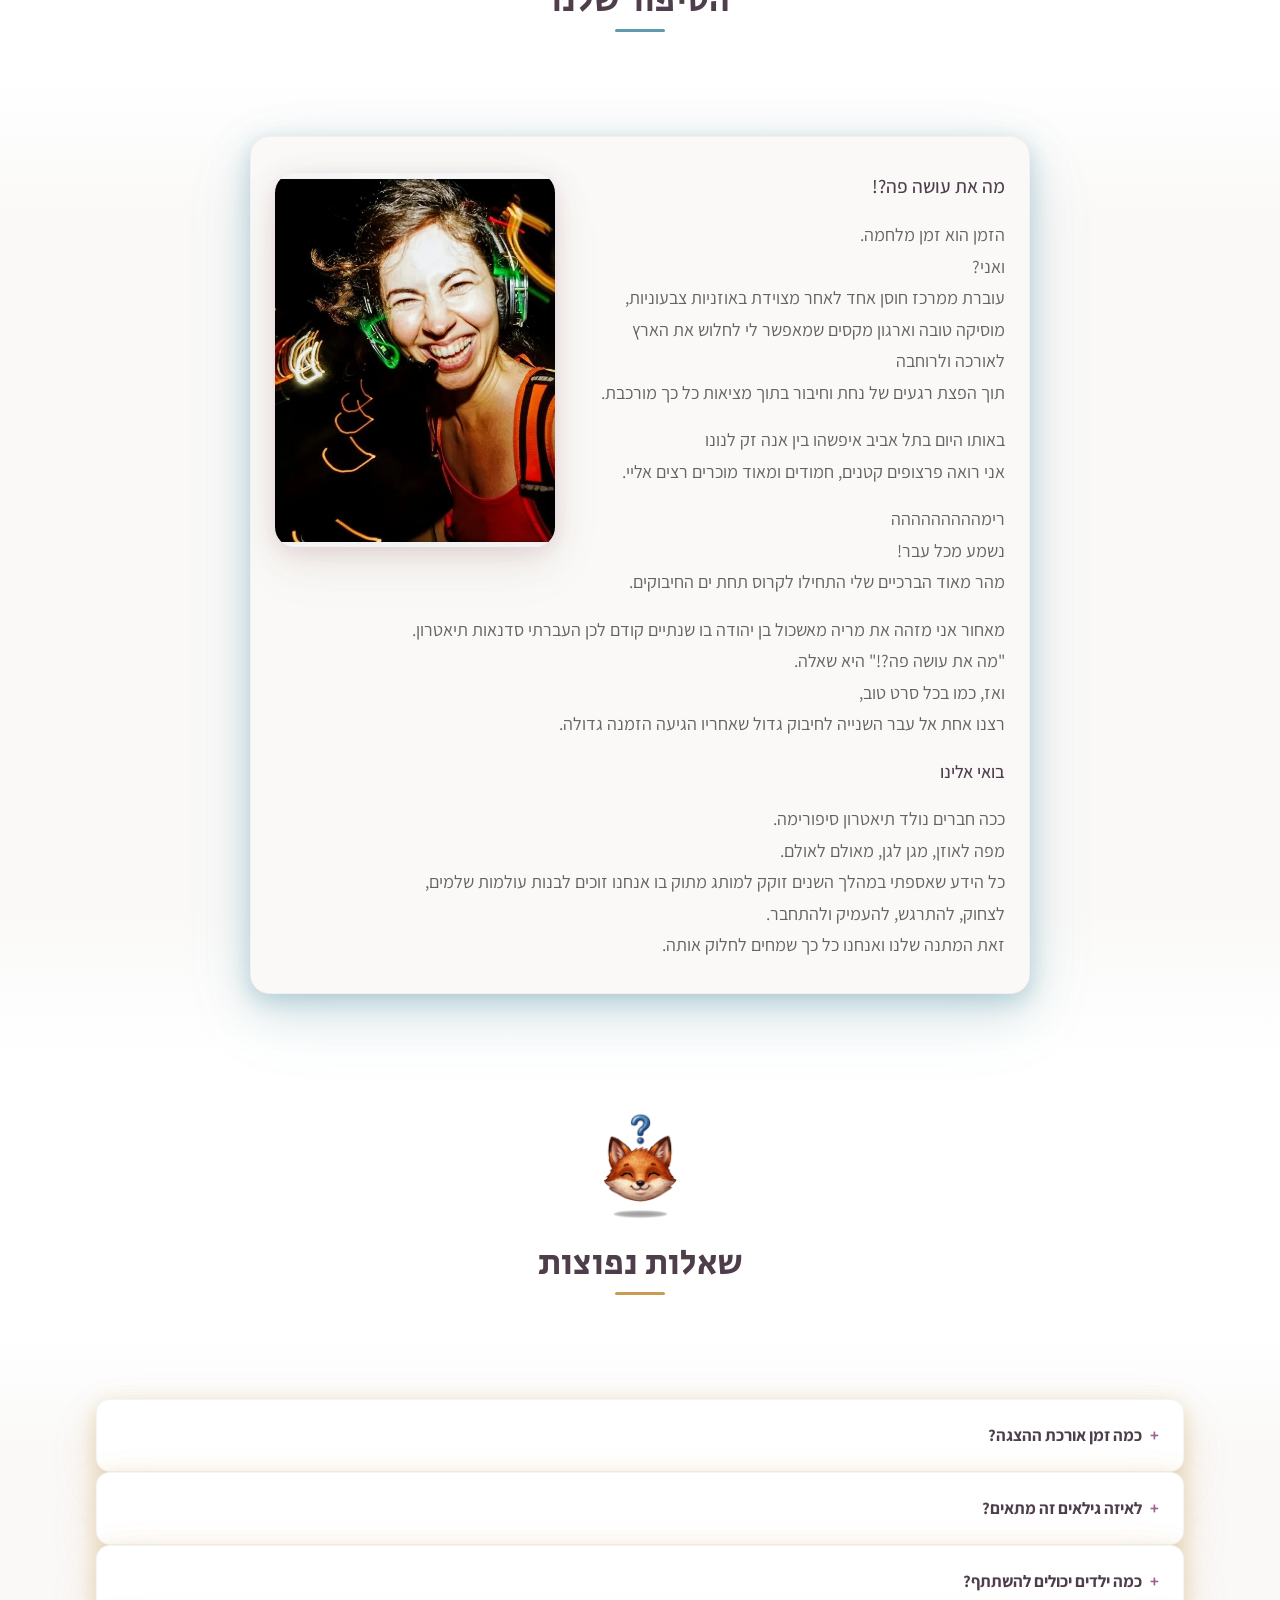
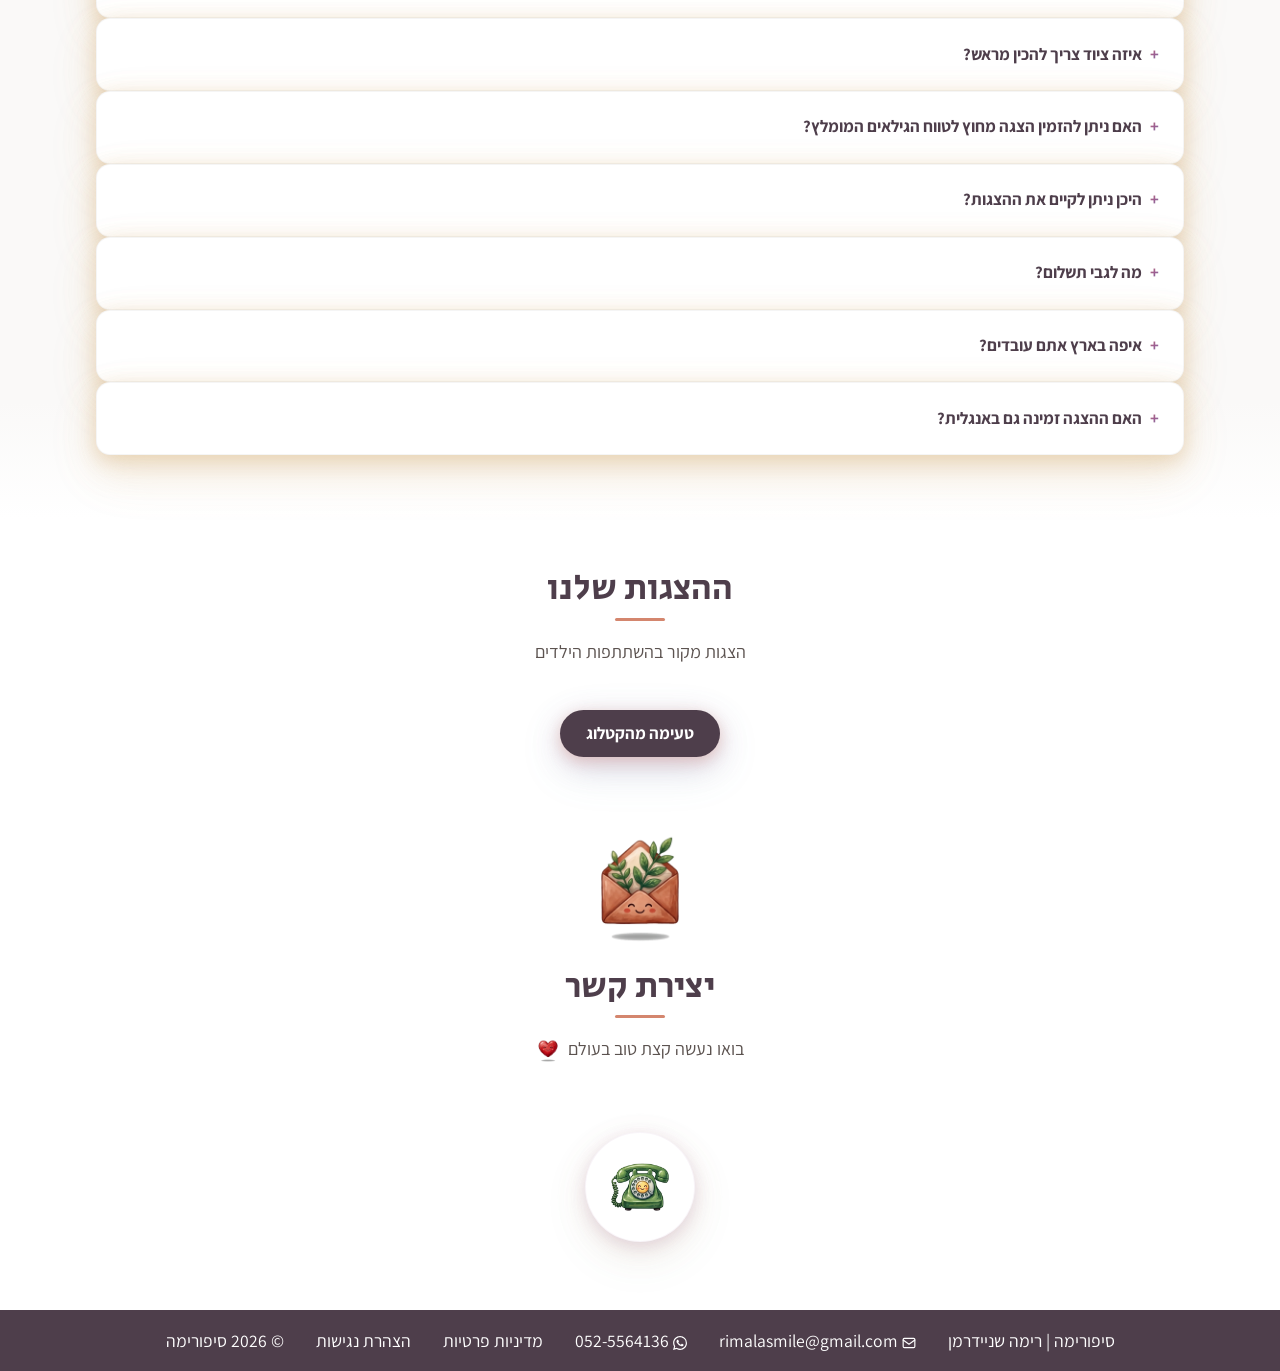
==== commit f71fd4e8: "catalog: publish show catalog with 8 poster shows - Filter catalog to only display shows with poster" ====
--- a/website/index.html
+++ b/website/index.html
@@ -412,6 +412,17 @@
     </section>
 
     <!-- ═══════════ CONTACT ═══════════ -->
+    <section id="catalog" class="scroll-section">
+      <div class="page-header">
+        <div class="container">
+          <h2 class="section__title">ההצגות שלנו</h2>
+          <div class="page-header__line page-header__line--pink"></div>
+          <p class="section__sub">הצגות מקור בהשתתפות הילדים</p>
+          <a href="catalog.html" class="btn btn--primary" style="margin-top: 1.2rem;">טעימה מהקטלוג</a>
+        </div>
+      </div>
+    </section>
+
     <section id="contact" class="scroll-section">
 
       <div class="page-header">
--- a/website/style.css
+++ b/website/style.css
@@ -1240,11 +1240,11 @@
 .catalog-card {
   background: #fff;
   border-radius: var(--radius);
-  padding: 1.4rem;
+  padding: 0;
   display: flex;
-  gap: 1rem;
-  align-items: flex-start;
+  flex-direction: column;
   cursor: pointer;
+  overflow: hidden;
   transition: box-shadow 0.2s, transform 0.2s;
   box-shadow: 0 2px 10px rgba(212,134,110,0.15), 0 6px 24px rgba(212,134,110,0.08);
 }
@@ -1253,7 +1253,22 @@
   box-shadow: 0 6px 20px rgba(212,134,110,0.28), 0 14px 40px rgba(212,134,110,0.15);
 }
 
+.catalog-card__poster {
+  width: 100%;
+  overflow: hidden;
+}
+.catalog-card__poster-img {
+  width: 100%;
+  height: auto;
+  display: block;
+}
+.catalog-card__poster-placeholder {
+  width: 100%;
+  aspect-ratio: 3/2;
+  background: linear-gradient(135deg, var(--bg-warm) 0%, #f0e6d8 100%);
+}
 .catalog-card__body {
+  padding: 1.2rem;
   flex: 1;
   min-width: 0;
 }
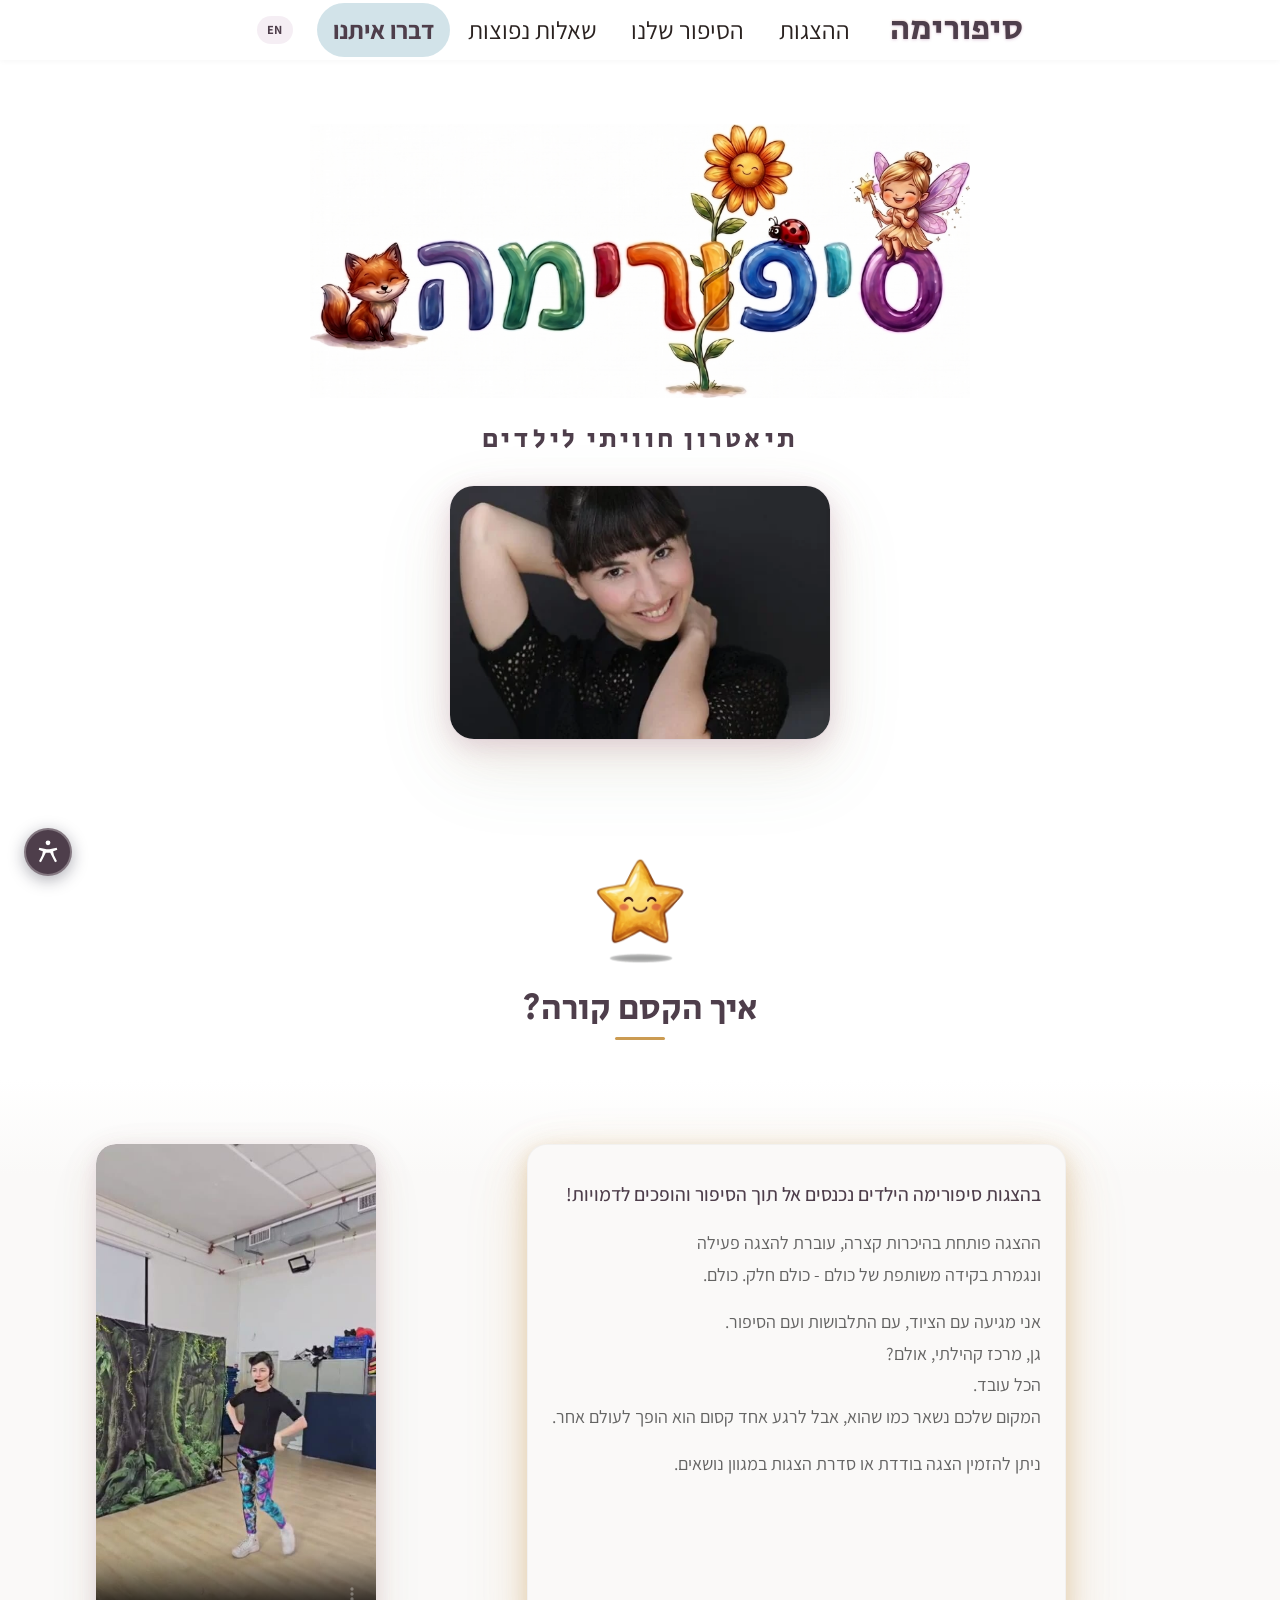
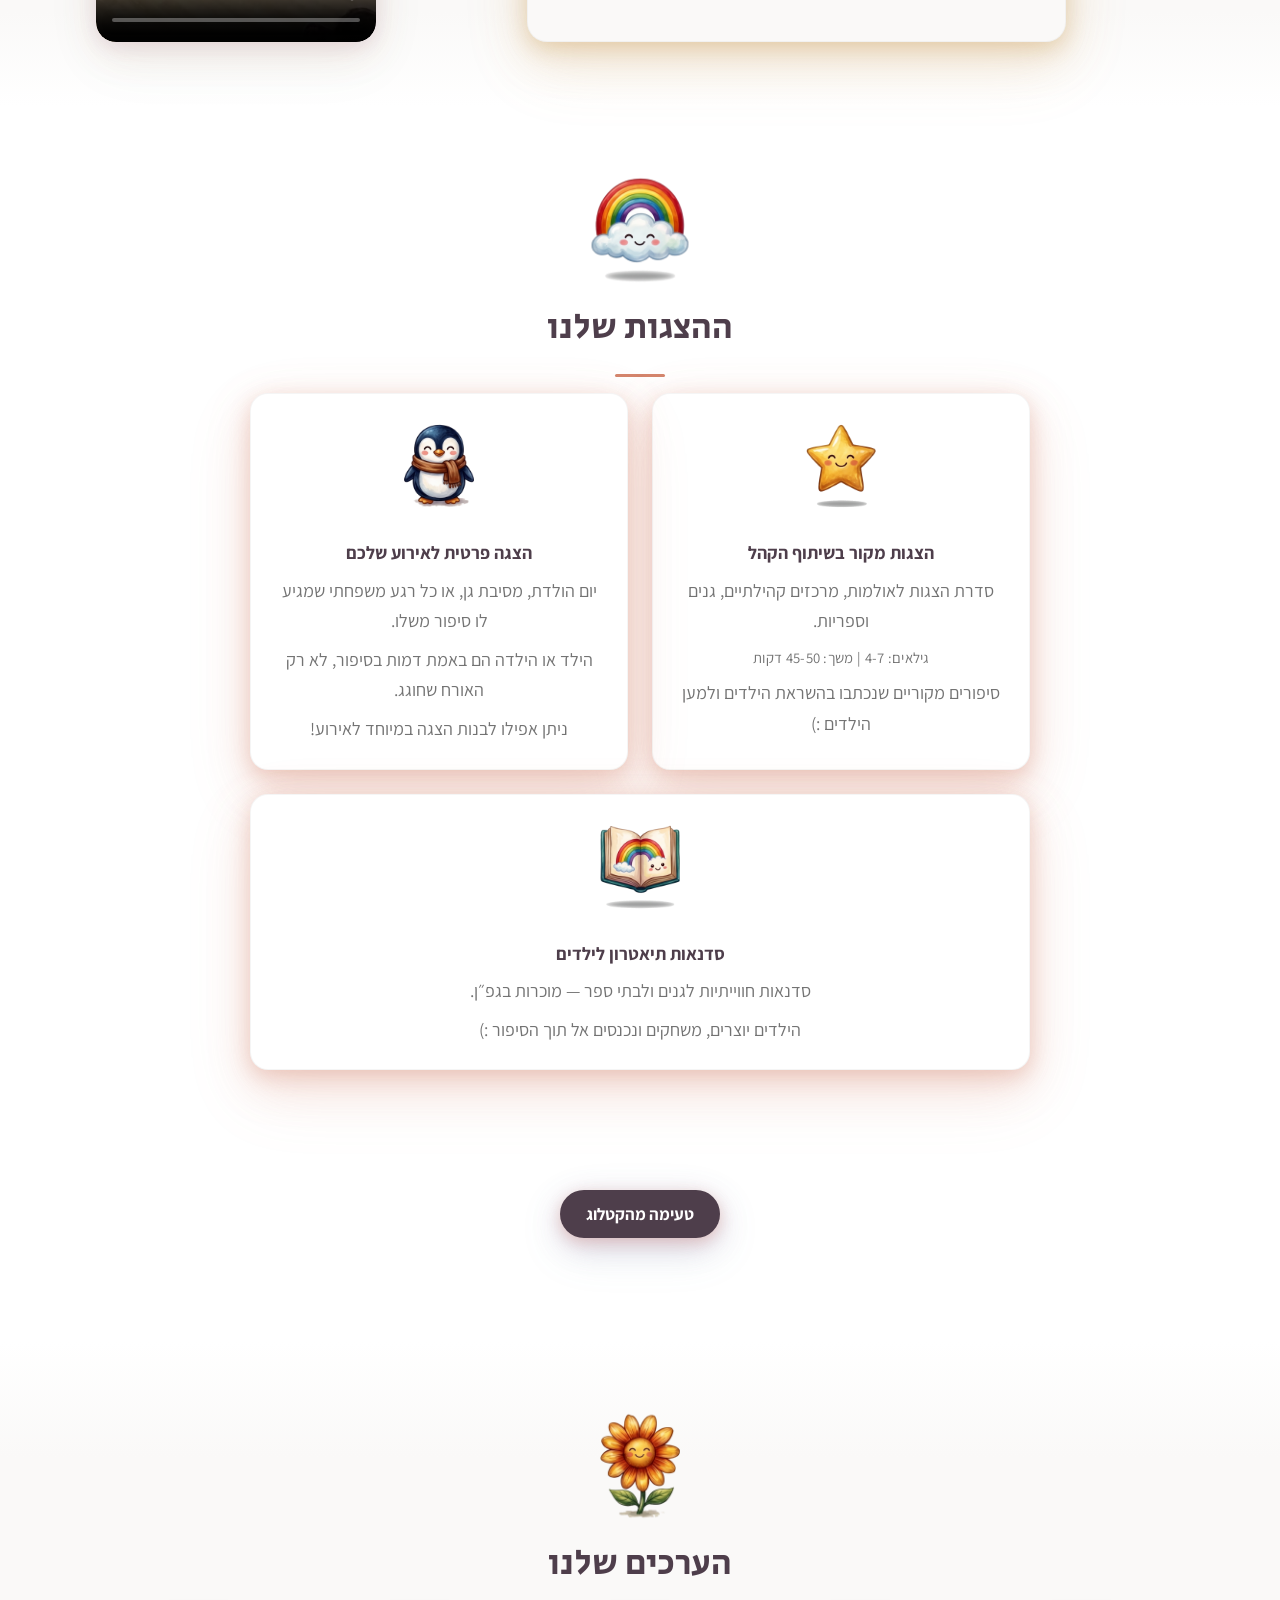
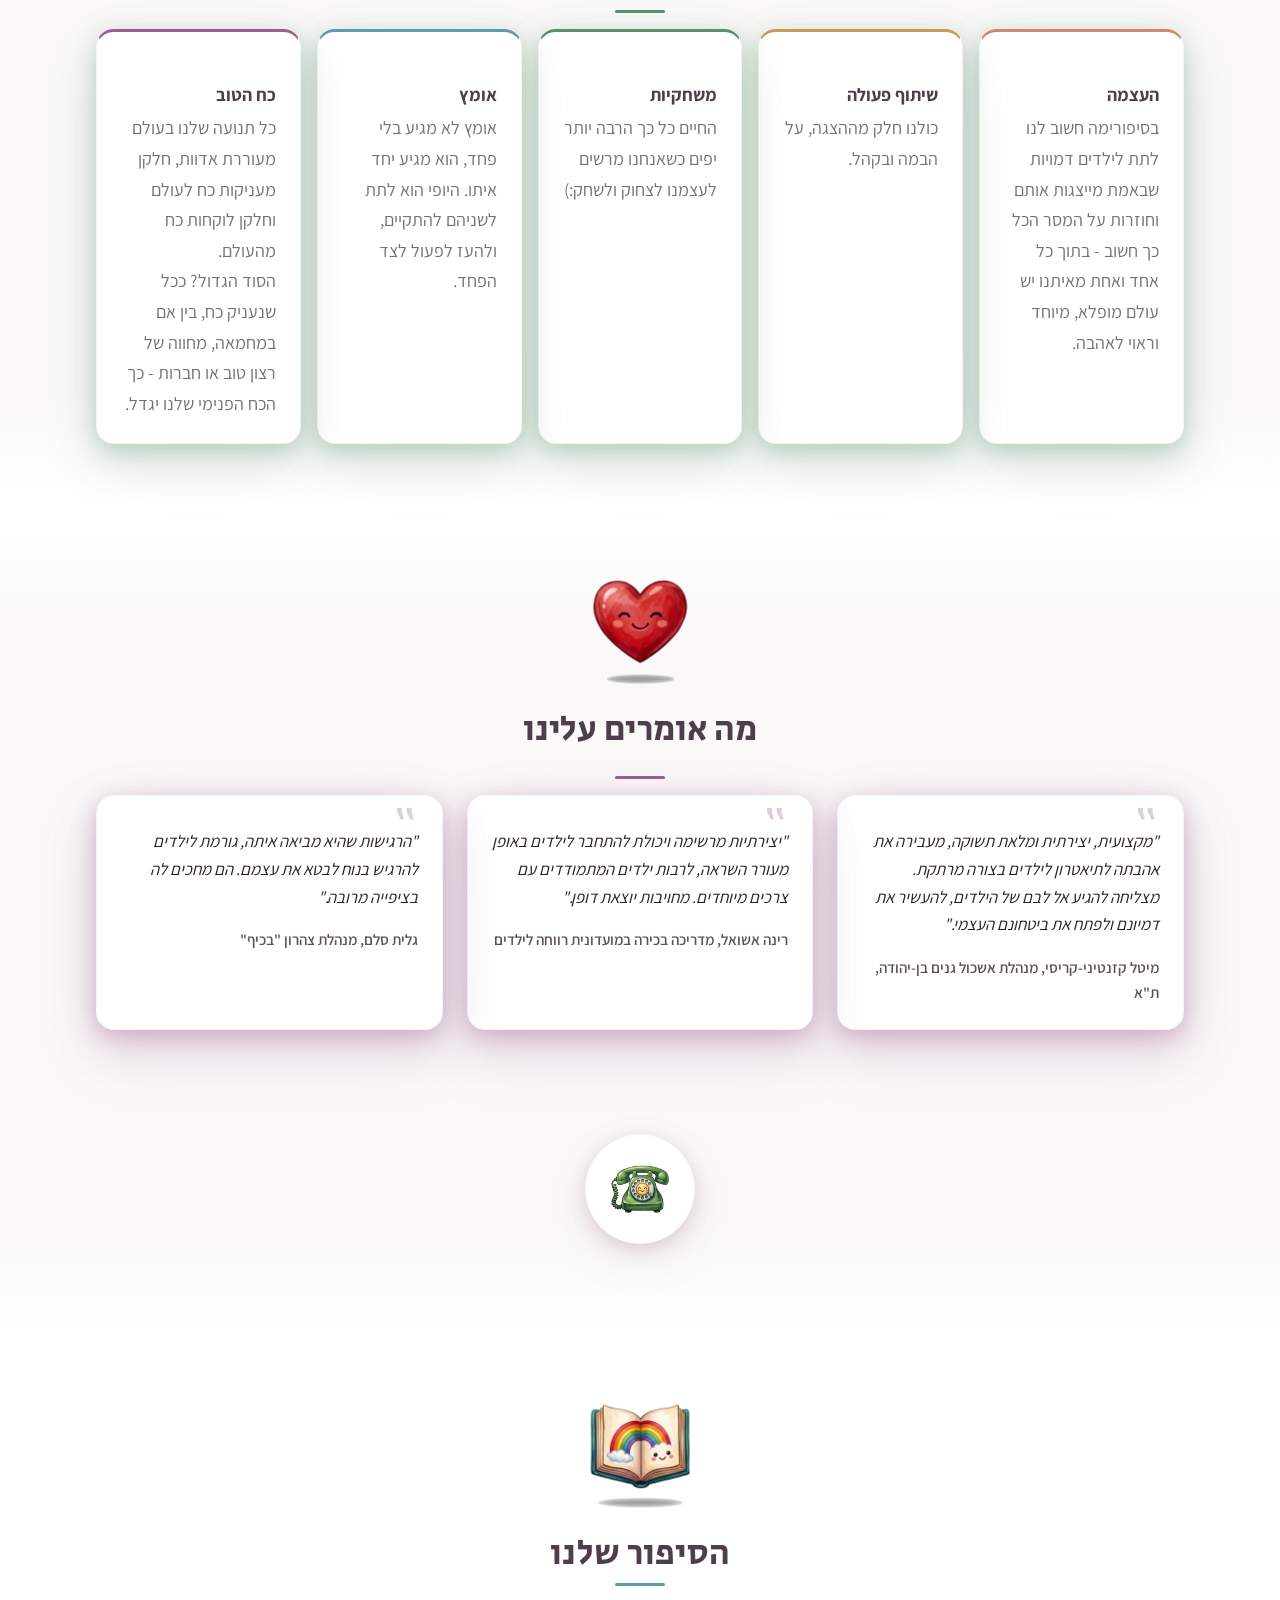
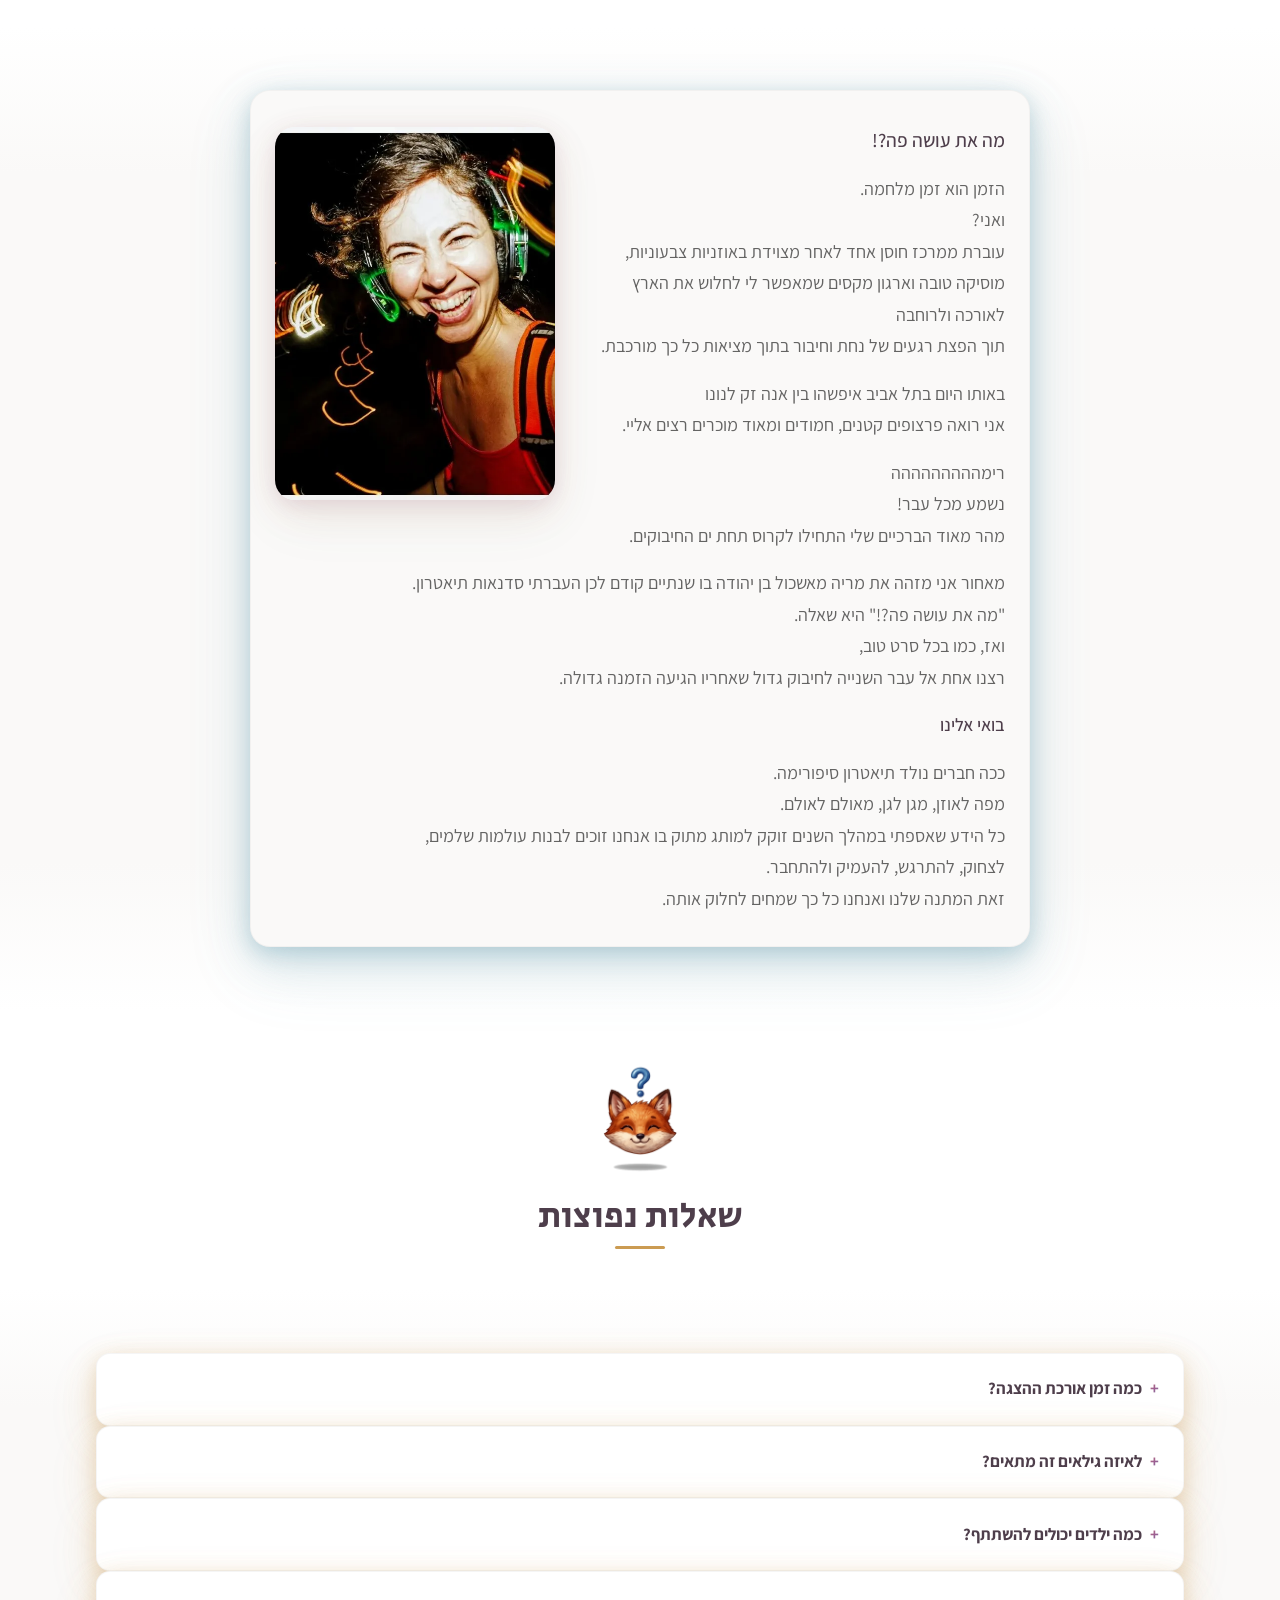
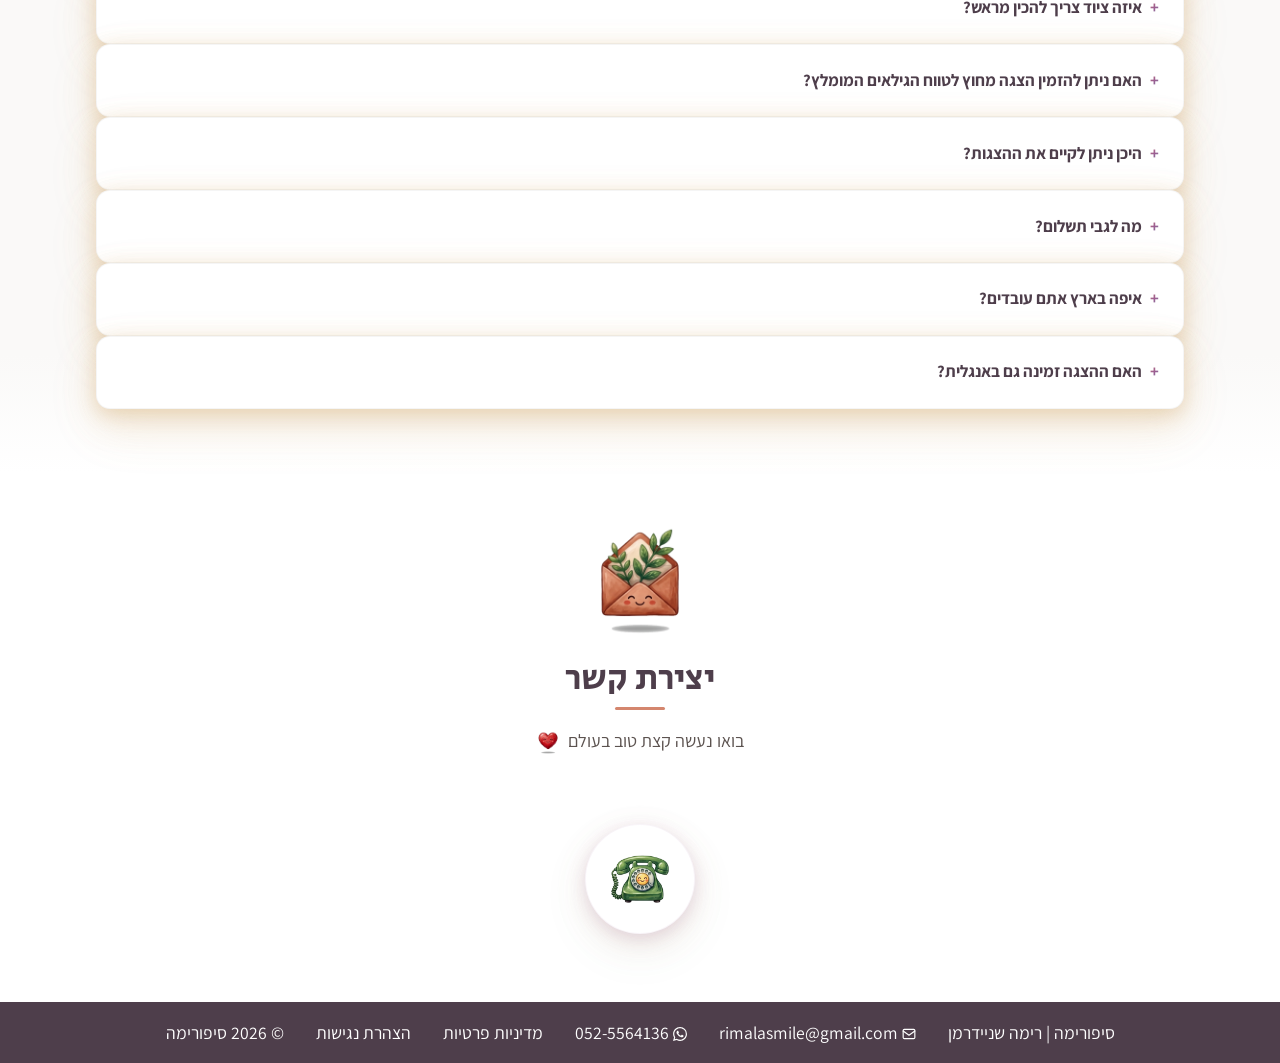
==== commit 910f3299: "catalog: collapsible filters, fix layout, swap peace-knights poster - Replace shows CTA with catalog" ====
--- a/website/index.html
+++ b/website/index.html
@@ -240,10 +240,7 @@
             </div>
           </div>
           <div class="cta-wrap">
-            <a class="cta-circle" href="https://wa.me/972525564136?text=%D7%94%D7%99%D7%99%20%D7%A8%D7%99%D7%9E%D7%94%2C%20%D7%90%D7%A9%D7%9E%D7%97%20%D7%9C%D7%A9%D7%9E%D7%95%D7%A2%20%D7%A2%D7%9C%20%D7%94%D7%94%D7%A6%D7%92%D7%95%D7%AA%20%D7%A9%D7%9C%D7%9A!" target="_blank" rel="noopener noreferrer" data-wa="hero">
-              <img src="assets/images/icon-phone.png" alt="" class="cta-circle__icon" aria-hidden="true" width="140" height="140">
-              <span class="cta-circle__text">דברו איתנו</span>
-            </a>
+            <a class="btn btn--primary" href="catalog.html" style="margin-top: 1rem;">טעימה מהקטלוג</a>
           </div>
         </div>
       </div>
@@ -412,17 +409,6 @@
     </section>
 
     <!-- ═══════════ CONTACT ═══════════ -->
-    <section id="catalog" class="scroll-section">
-      <div class="page-header">
-        <div class="container">
-          <h2 class="section__title">ההצגות שלנו</h2>
-          <div class="page-header__line page-header__line--pink"></div>
-          <p class="section__sub">הצגות מקור בהשתתפות הילדים</p>
-          <a href="catalog.html" class="btn btn--primary" style="margin-top: 1.2rem;">טעימה מהקטלוג</a>
-        </div>
-      </div>
-    </section>
-
     <section id="contact" class="scroll-section">
 
       <div class="page-header">
--- a/website/style.css
+++ b/website/style.css
@@ -1165,6 +1165,33 @@
   margin-top: 0.3rem;
 }
 
+.catalog__filter-wrap {
+  margin-bottom: 2rem;
+  text-align: center;
+}
+.catalog__filter-toggle {
+  display: inline-flex;
+  align-items: center;
+  gap: 0.5rem;
+  padding: 0.6rem 1.4rem;
+  font-family: 'Assistant', sans-serif;
+  font-size: 0.95rem;
+  font-weight: 600;
+  color: var(--heading);
+  background: #fff;
+  border: 1.5px solid rgba(0,0,0,0.1);
+  border-radius: 999px;
+  cursor: pointer;
+  transition: border-color 0.2s, box-shadow 0.2s;
+  box-shadow: 0 2px 8px rgba(212,134,110,0.1);
+}
+.catalog__filter-toggle:hover {
+  border-color: var(--accent-purple);
+  box-shadow: 0 2px 12px rgba(212,134,110,0.2);
+}
+.catalog__filter-icon {
+  vertical-align: middle;
+}
 .catalog__filters {
   display: flex;
   flex-wrap: wrap;
